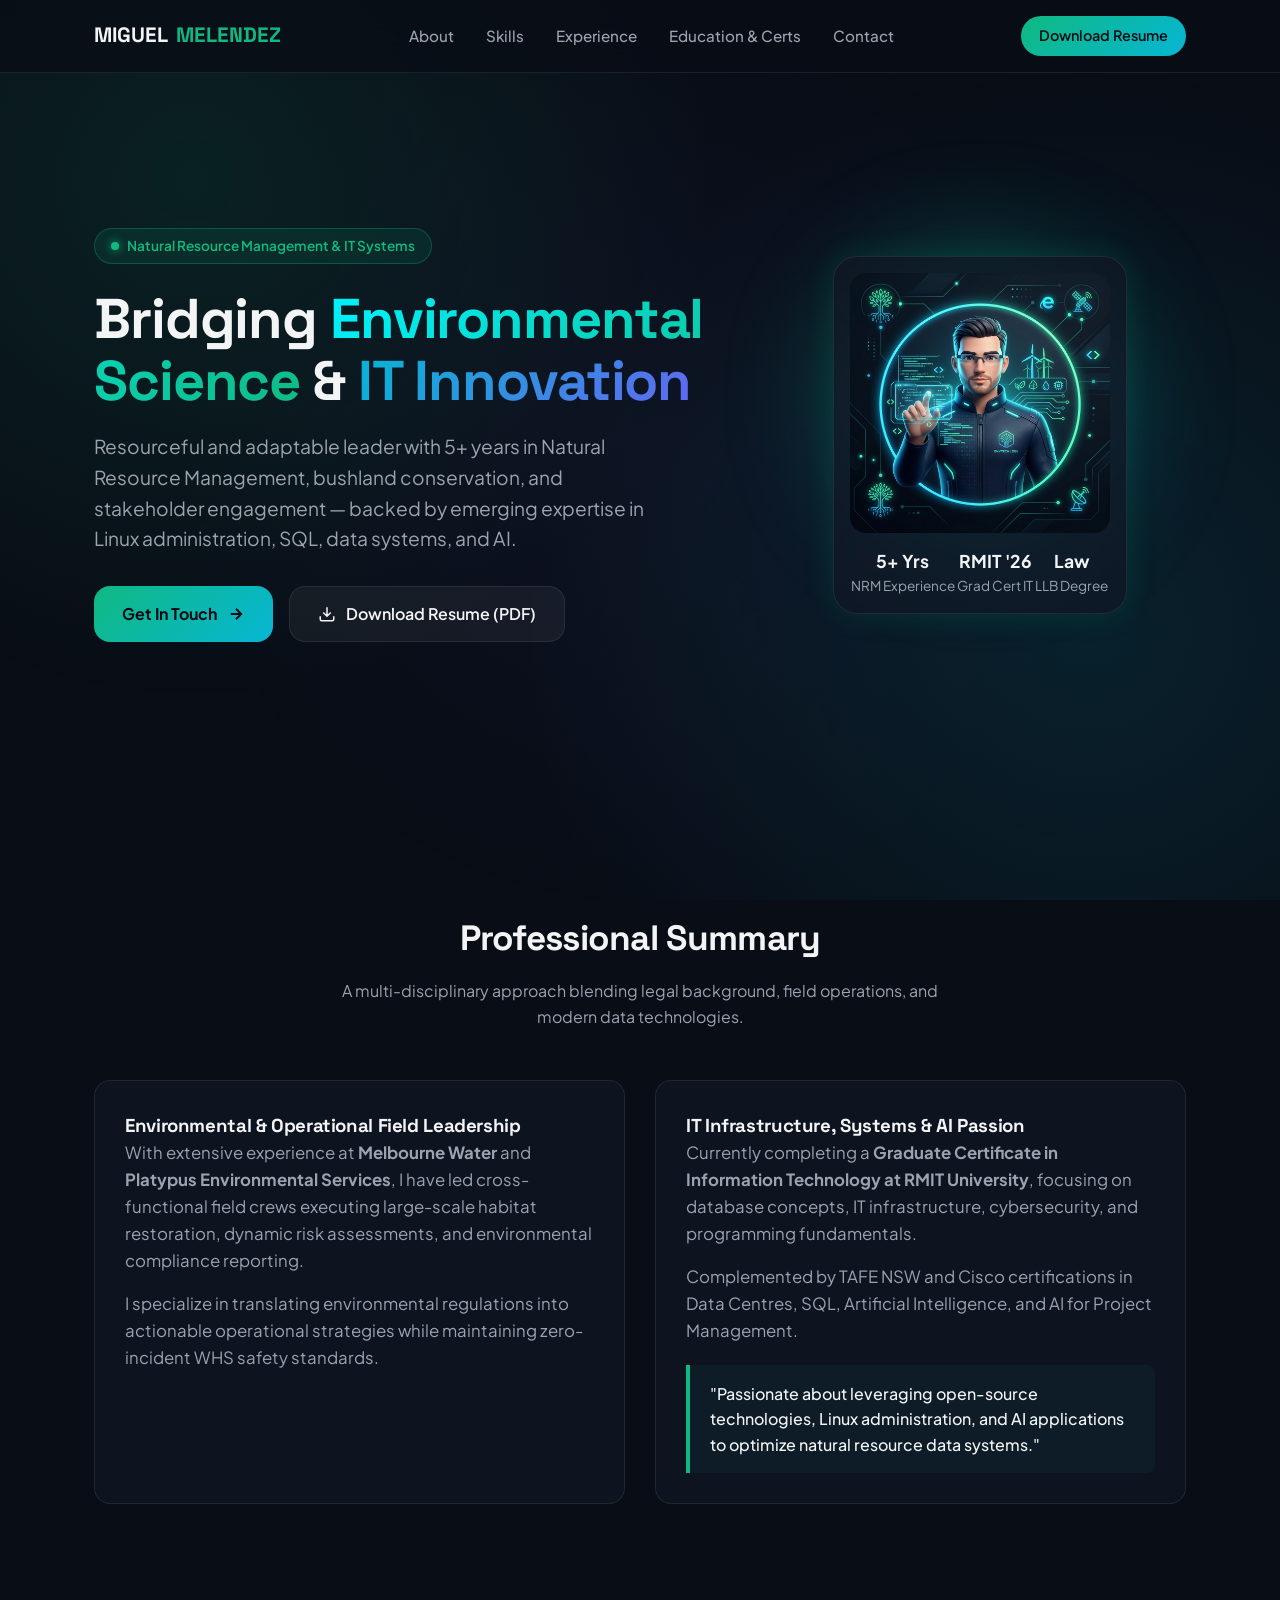
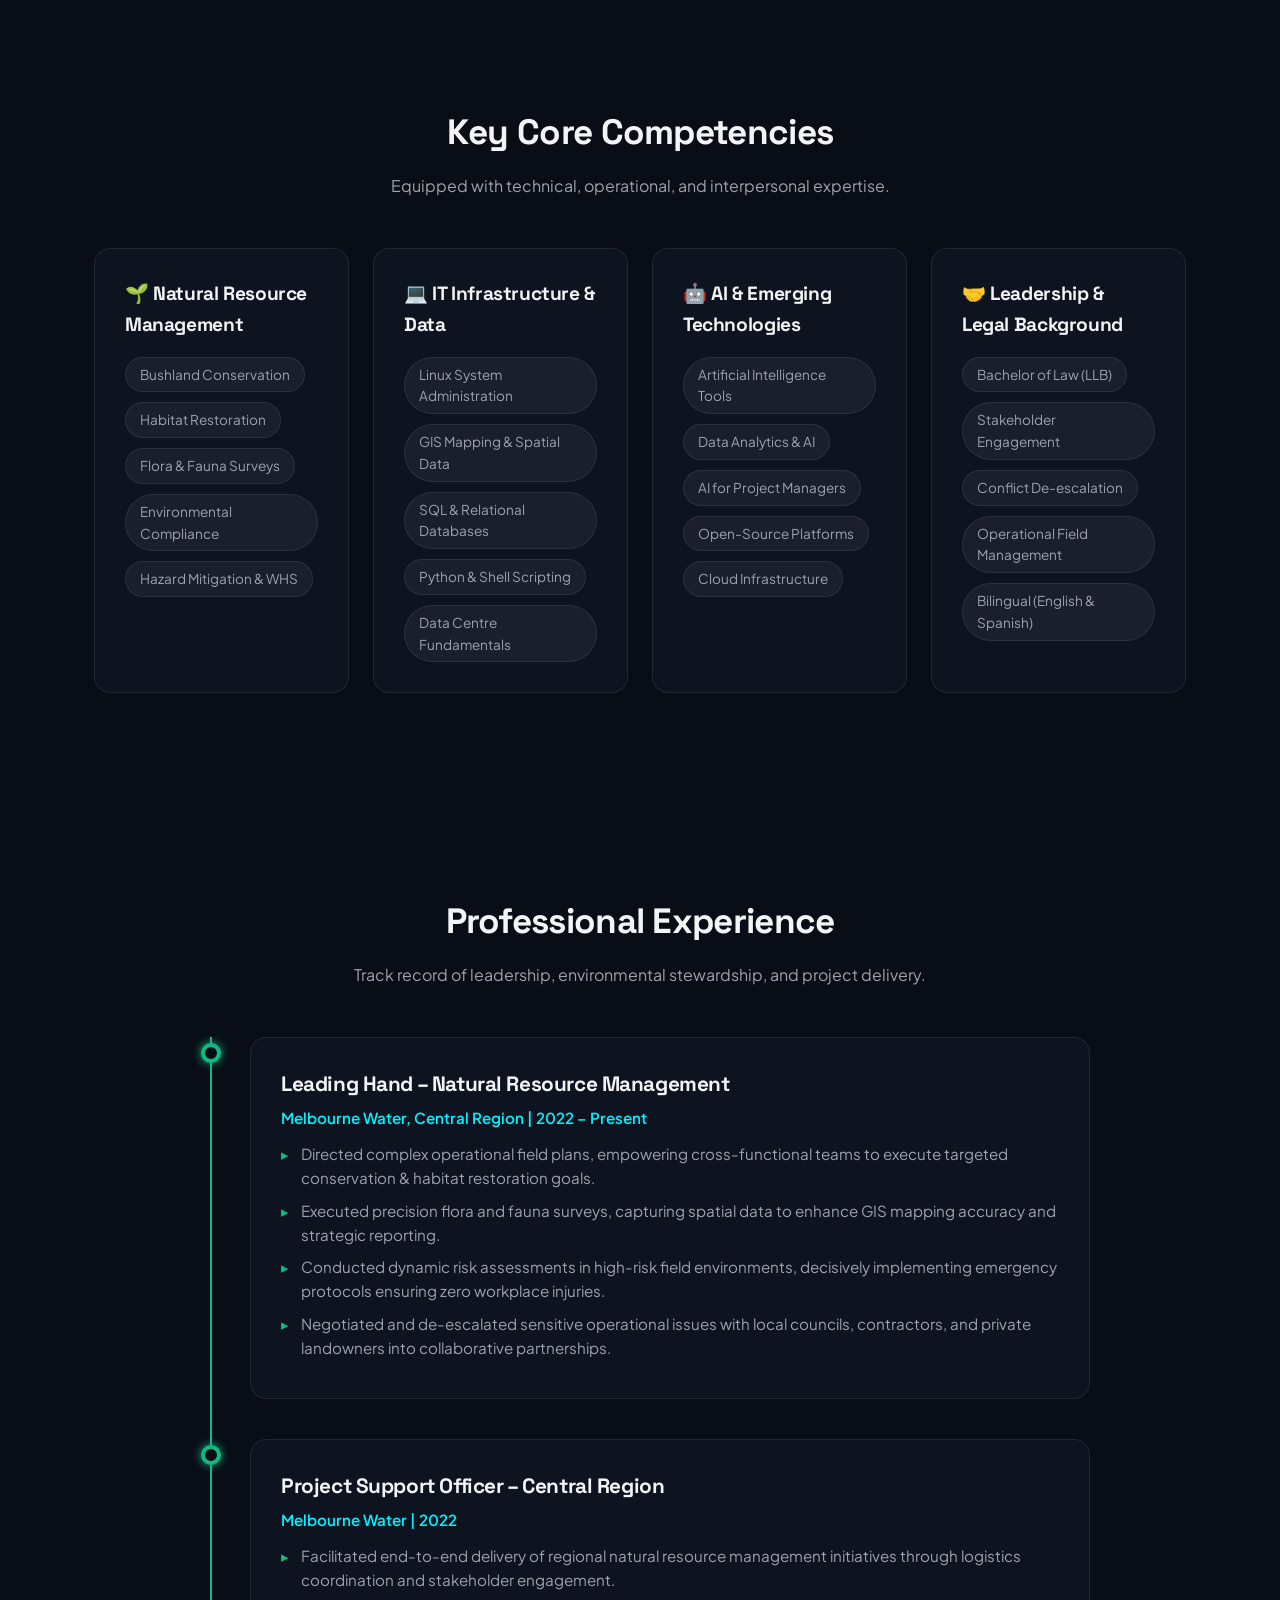
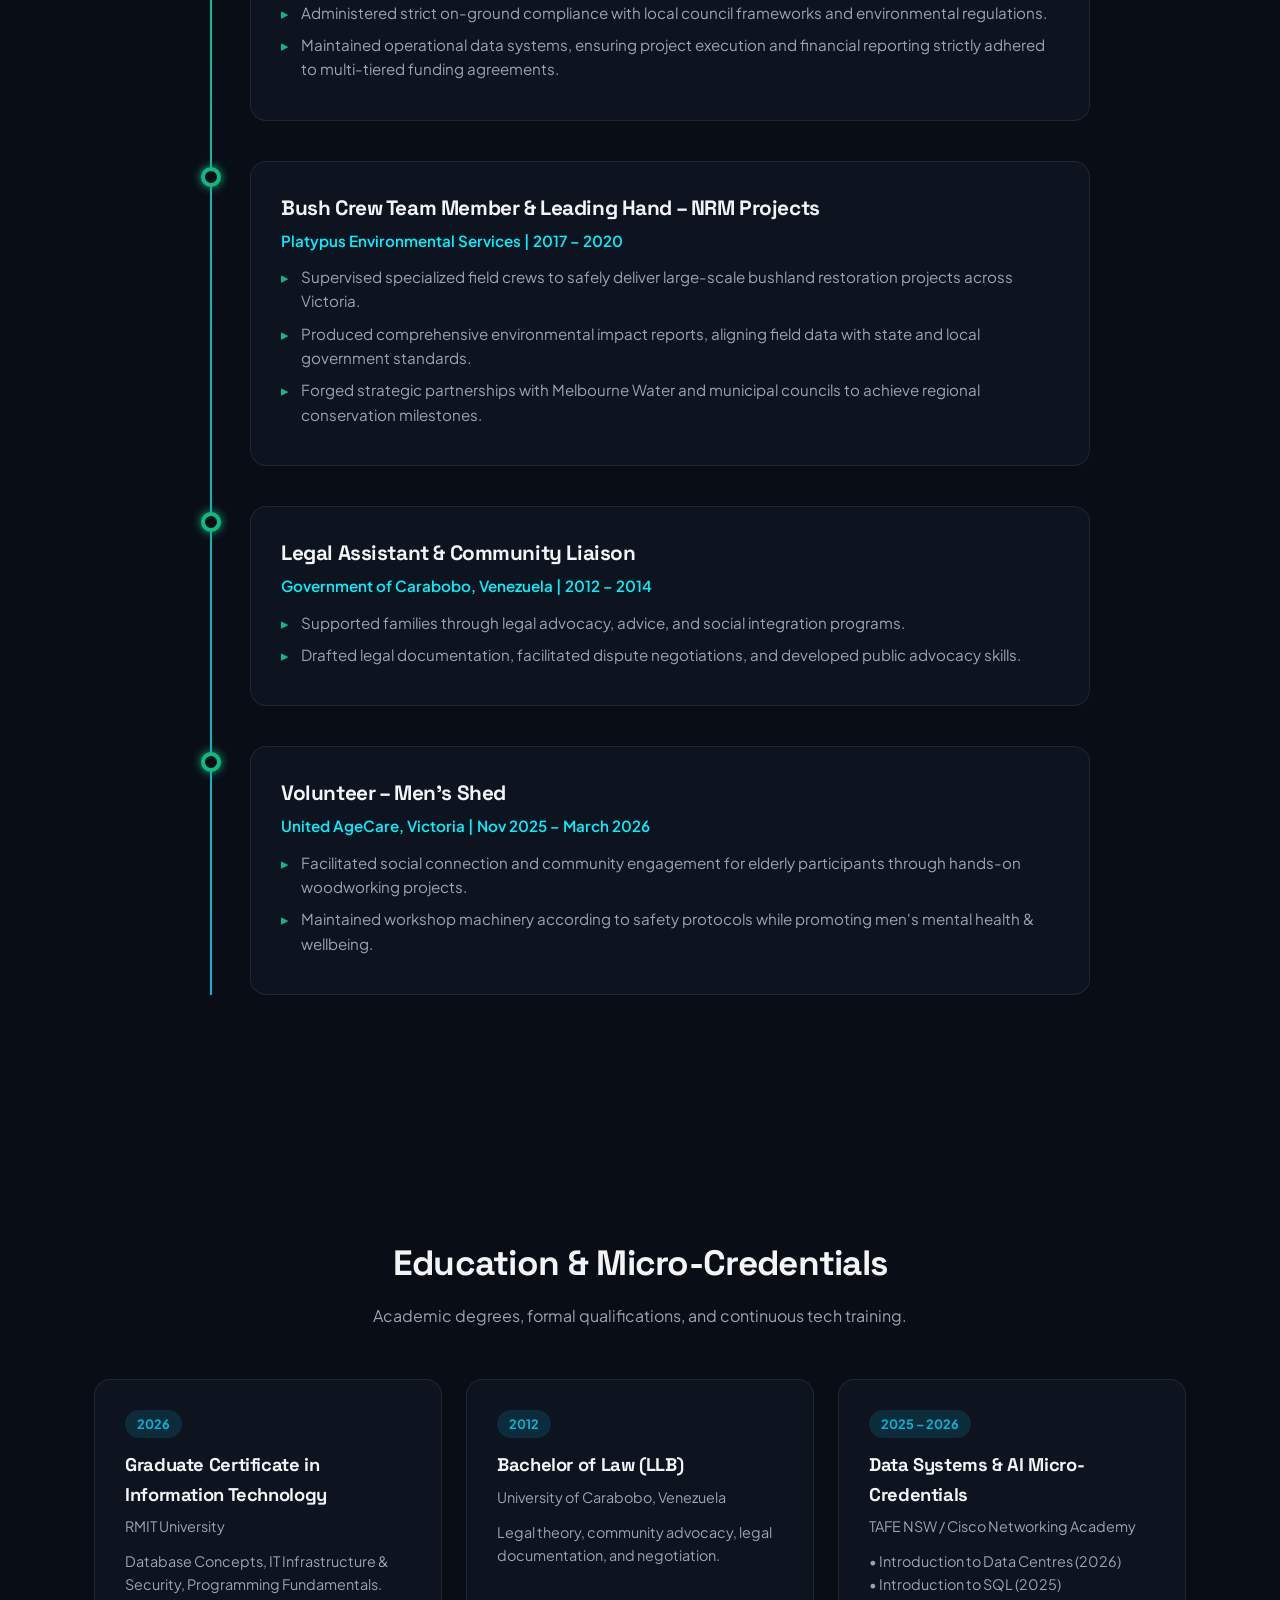
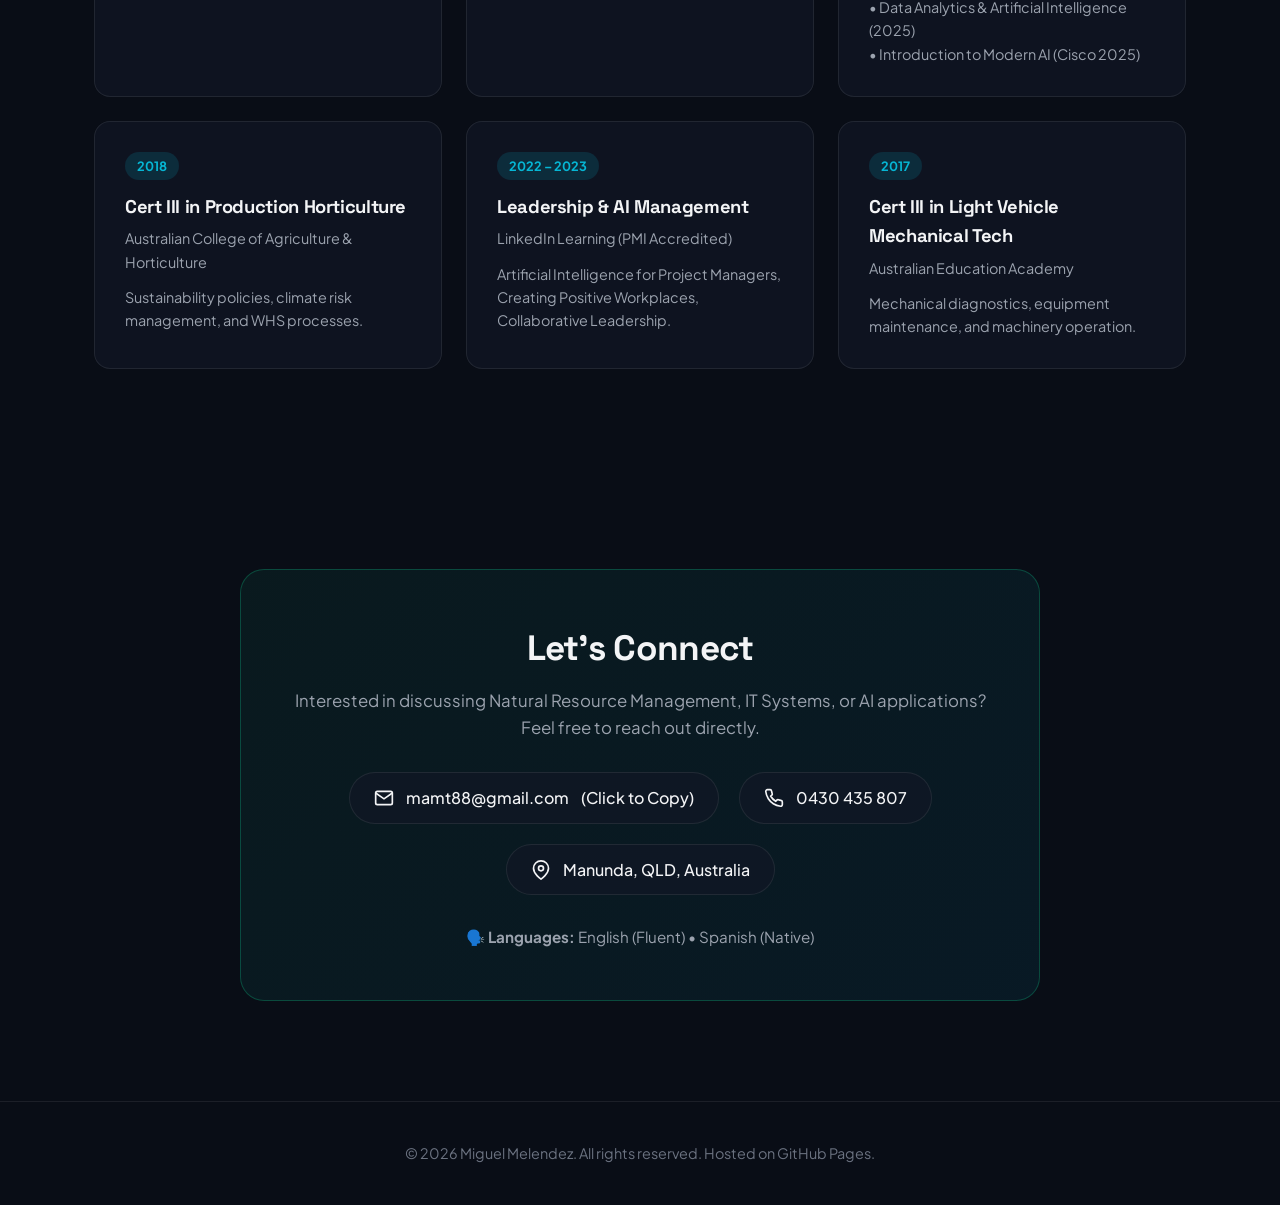
==== index.html @ 5e8542d1 "Initial commit of personal website" ====
<!DOCTYPE html>
<html lang="en">
<head>
  <meta charset="UTF-8">
  <meta name="viewport" content="width=device-width, initial-scale=1.0">
  <title>Miguel Melendez | NRM & IT Systems Specialist</title>
  <meta name="description" content="Personal Portfolio & Professional Profile of Miguel Melendez - Specialist in Natural Resource Management, IT Systems, Linux Administration, and AI Applications.">
  <meta name="keywords" content="Miguel Melendez, NRM, Environmental Management, IT Systems, Linux, RMIT, Melbourne Water, Data Analytics, GIS">
  <link rel="stylesheet" href="style.css">
  <link rel="icon" href="data:image/svg+xml,<svg xmlns=%22http://www.w3.org/2000/svg%22 viewBox=%220 0 100 100%22><text y=%22.9em%22 font-size=%2290%22>🌱</text></svg>">
</head>
<body>

  <!-- Background Ambient Glow -->
  <div class="bg-glow"></div>

  <!-- Navigation Bar -->
  <nav class="navbar">
    <div class="container nav-container">
      <a href="#" class="nav-logo">
        MIGUEL <span>MELENDEZ</span>
      </a>
      <ul class="nav-links">
        <li><a href="#about">About</a></li>
        <li><a href="#skills">Skills</a></li>
        <li><a href="#experience">Experience</a></li>
        <li><a href="#education">Education & Certs</a></li>
        <li><a href="#contact">Contact</a></li>
      </ul>
      <a href="Miguel_CV.pdf" download="Miguel_Melendez_CV.pdf" class="nav-btn">Download Resume</a>
    </div>
  </nav>

  <!-- Hero Section -->
  <header class="hero">
    <div class="container hero-grid">
      <div class="hero-content">
        <div class="badge">
          <span class="badge-dot"></span>
          Natural Resource Management & IT Systems
        </div>
        <h1 class="hero-title">
          Bridging <span class="gradient-text">Environmental Science</span> & <span class="gradient-text-alt">IT Innovation</span>
        </h1>
        <p class="hero-subtitle">
          Resourceful and adaptable leader with 5+ years in Natural Resource Management, bushland conservation, and stakeholder engagement — backed by emerging expertise in Linux administration, SQL, data systems, and AI.
        </p>
        <div class="hero-actions">
          <a href="#contact" class="btn-primary">
            Get In Touch
            <svg width="18" height="18" viewBox="0 0 24 24" fill="none" stroke="currentColor" stroke-width="2.5"><path d="M5 12h14M12 5l7 7-7 7"/></svg>
          </a>
          <a href="Miguel_CV.pdf" download="Miguel_Melendez_CV.pdf" class="btn-secondary">
            <svg width="18" height="18" viewBox="0 0 24 24" fill="none" stroke="currentColor" stroke-width="2"><path d="M21 15v4a2 2 0 0 1-2 2H5a2 2 0 0 1-2-2v-4M7 10l5 5 5-5M12 15V3"/></svg>
            Download Resume (PDF)
          </a>
        </div>
      </div>

      <div class="hero-avatar-wrapper">
        <div class="avatar-glow"></div>
        <div class="avatar-card">
          <img src="avatar.jpg" alt="Miguel Melendez Avatar" class="avatar-img">
          <div class="avatar-meta">
            <div>
              <strong>5+ Yrs</strong>
              <span>NRM Experience</span>
            </div>
            <div>
              <strong>RMIT '26</strong>
              <span>Grad Cert IT</span>
            </div>
            <div>
              <strong>Law</strong>
              <span>LLB Degree</span>
            </div>
          </div>
        </div>
      </div>
    </div>
  </header>

  <!-- About Section -->
  <section id="about" class="section">
    <div class="container">
      <h2 class="section-title">Professional Summary</h2>
      <p class="section-subtitle">A multi-disciplinary approach blending legal background, field operations, and modern data technologies.</p>

      <div class="about-grid">
        <div class="glass-card about-text">
          <h3>Environmental & Operational Field Leadership</h3>
          <p>
            With extensive experience at <strong>Melbourne Water</strong> and <strong>Platypus Environmental Services</strong>, I have led cross-functional field crews executing large-scale habitat restoration, dynamic risk assessments, and environmental compliance reporting.
          </p>
          <p>
            I specialize in translating environmental regulations into actionable operational strategies while maintaining zero-incident WHS safety standards.
          </p>
        </div>

        <div class="glass-card about-text">
          <h3>IT Infrastructure, Systems & AI Passion</h3>
          <p>
            Currently completing a <strong>Graduate Certificate in Information Technology at RMIT University</strong>, focusing on database concepts, IT infrastructure, cybersecurity, and programming fundamentals.
          </p>
          <p>
            Complemented by TAFE NSW and Cisco certifications in Data Centres, SQL, Artificial Intelligence, and AI for Project Management.
          </p>
          <div class="highlight-box">
            "Passionate about leveraging open-source technologies, Linux administration, and AI applications to optimize natural resource data systems."
          </div>
        </div>
      </div>
    </div>
  </section>

  <!-- Skills Matrix -->
  <section id="skills" class="section">
    <div class="container">
      <h2 class="section-title">Key Core Competencies</h2>
      <p class="section-subtitle">Equipped with technical, operational, and interpersonal expertise.</p>

      <div class="skills-grid">
        <div class="glass-card skill-card">
          <h3>🌱 Natural Resource Management</h3>
          <div class="skill-tags">
            <span class="tag">Bushland Conservation</span>
            <span class="tag">Habitat Restoration</span>
            <span class="tag">Flora & Fauna Surveys</span>
            <span class="tag">Environmental Compliance</span>
            <span class="tag">Hazard Mitigation & WHS</span>
          </div>
        </div>

        <div class="glass-card skill-card">
          <h3>💻 IT Infrastructure & Data</h3>
          <div class="skill-tags">
            <span class="tag">Linux System Administration</span>
            <span class="tag">GIS Mapping & Spatial Data</span>
            <span class="tag">SQL & Relational Databases</span>
            <span class="tag">Python & Shell Scripting</span>
            <span class="tag">Data Centre Fundamentals</span>
          </div>
        </div>

        <div class="glass-card skill-card">
          <h3>🤖 AI & Emerging Technologies</h3>
          <div class="skill-tags">
            <span class="tag">Artificial Intelligence Tools</span>
            <span class="tag">Data Analytics & AI</span>
            <span class="tag">AI for Project Managers</span>
            <span class="tag">Open-Source Platforms</span>
            <span class="tag">Cloud Infrastructure</span>
          </div>
        </div>

        <div class="glass-card skill-card">
          <h3>🤝 Leadership & Legal Background</h3>
          <div class="skill-tags">
            <span class="tag">Bachelor of Law (LLB)</span>
            <span class="tag">Stakeholder Engagement</span>
            <span class="tag">Conflict De-escalation</span>
            <span class="tag">Operational Field Management</span>
            <span class="tag">Bilingual (English & Spanish)</span>
          </div>
        </div>
      </div>
    </div>
  </section>

  <!-- Experience Section -->
  <section id="experience" class="section">
    <div class="container">
      <h2 class="section-title">Professional Experience</h2>
      <p class="section-subtitle">Track record of leadership, environmental stewardship, and project delivery.</p>

      <div class="timeline">
        <!-- Melbourne Water Leading Hand -->
        <div class="timeline-item">
          <div class="timeline-dot"></div>
          <div class="glass-card">
            <h3 class="timeline-role">Leading Hand – Natural Resource Management</h3>
            <div class="timeline-company">Melbourne Water, Central Region | 2022 – Present</div>
            <div class="timeline-body">
              <ul>
                <li>Directed complex operational field plans, empowering cross-functional teams to execute targeted conservation & habitat restoration goals.</li>
                <li>Executed precision flora and fauna surveys, capturing spatial data to enhance GIS mapping accuracy and strategic reporting.</li>
                <li>Conducted dynamic risk assessments in high-risk field environments, decisively implementing emergency protocols ensuring zero workplace injuries.</li>
                <li>Negotiated and de-escalated sensitive operational issues with local councils, contractors, and private landowners into collaborative partnerships.</li>
              </ul>
            </div>
          </div>
        </div>

        <!-- Melbourne Water Support Officer -->
        <div class="timeline-item">
          <div class="timeline-dot"></div>
          <div class="glass-card">
            <h3 class="timeline-role">Project Support Officer – Central Region</h3>
            <div class="timeline-company">Melbourne Water | 2022</div>
            <div class="timeline-body">
              <ul>
                <li>Facilitated end-to-end delivery of regional natural resource management initiatives through logistics coordination and stakeholder engagement.</li>
                <li>Administered strict on-ground compliance with local council frameworks and environmental regulations.</li>
                <li>Maintained operational data systems, ensuring project execution and financial reporting strictly adhered to multi-tiered funding agreements.</li>
              </ul>
            </div>
          </div>
        </div>

        <!-- Platypus Environmental -->
        <div class="timeline-item">
          <div class="timeline-dot"></div>
          <div class="glass-card">
            <h3 class="timeline-role">Bush Crew Team Member & Leading Hand – NRM Projects</h3>
            <div class="timeline-company">Platypus Environmental Services | 2017 – 2020</div>
            <div class="timeline-body">
              <ul>
                <li>Supervised specialized field crews to safely deliver large-scale bushland restoration projects across Victoria.</li>
                <li>Produced comprehensive environmental impact reports, aligning field data with state and local government standards.</li>
                <li>Forged strategic partnerships with Melbourne Water and municipal councils to achieve regional conservation milestones.</li>
              </ul>
            </div>
          </div>
        </div>

        <!-- Legal Assistant -->
        <div class="timeline-item">
          <div class="timeline-dot"></div>
          <div class="glass-card">
            <h3 class="timeline-role">Legal Assistant & Community Liaison</h3>
            <div class="timeline-company">Government of Carabobo, Venezuela | 2012 – 2014</div>
            <div class="timeline-body">
              <ul>
                <li>Supported families through legal advocacy, advice, and social integration programs.</li>
                <li>Drafted legal documentation, facilitated dispute negotiations, and developed public advocacy skills.</li>
              </ul>
            </div>
          </div>
        </div>

        <!-- Volunteer Men's Shed -->
        <div class="timeline-item">
          <div class="timeline-dot"></div>
          <div class="glass-card">
            <h3 class="timeline-role">Volunteer – Men’s Shed</h3>
            <div class="timeline-company">United AgeCare, Victoria | Nov 2025 – March 2026</div>
            <div class="timeline-body">
              <ul>
                <li>Facilitated social connection and community engagement for elderly participants through hands-on woodworking projects.</li>
                <li>Maintained workshop machinery according to safety protocols while promoting men's mental health & wellbeing.</li>
              </ul>
            </div>
          </div>
        </div>
      </div>
    </div>
  </section>

  <!-- Education & Certifications -->
  <section id="education" class="section">
    <div class="container">
      <h2 class="section-title">Education & Micro-Credentials</h2>
      <p class="section-subtitle">Academic degrees, formal qualifications, and continuous tech training.</p>

      <div class="edu-grid">
        <div class="glass-card edu-card">
          <div>
            <span class="edu-year">2026</span>
            <h3 class="edu-title">Graduate Certificate in Information Technology</h3>
            <div class="edu-institution">RMIT University</div>
            <p style="color: var(--text-muted); font-size: 0.9rem;">
              Database Concepts, IT Infrastructure & Security, Programming Fundamentals.
            </p>
          </div>
        </div>

        <div class="glass-card edu-card">
          <div>
            <span class="edu-year">2012</span>
            <h3 class="edu-title">Bachelor of Law (LLB)</h3>
            <div class="edu-institution">University of Carabobo, Venezuela</div>
            <p style="color: var(--text-muted); font-size: 0.9rem;">
              Legal theory, community advocacy, legal documentation, and negotiation.
            </p>
          </div>
        </div>

        <div class="glass-card edu-card">
          <div>
            <span class="edu-year">2025 – 2026</span>
            <h3 class="edu-title">Data Systems & AI Micro-Credentials</h3>
            <div class="edu-institution">TAFE NSW / Cisco Networking Academy</div>
            <p style="color: var(--text-muted); font-size: 0.9rem;">
              • Introduction to Data Centres (2026)<br>
              • Introduction to SQL (2025)<br>
              • Data Analytics & Artificial Intelligence (2025)<br>
              • Introduction to Modern AI (Cisco 2025)
            </p>
          </div>
        </div>

        <div class="glass-card edu-card">
          <div>
            <span class="edu-year">2018</span>
            <h3 class="edu-title">Cert III in Production Horticulture</h3>
            <div class="edu-institution">Australian College of Agriculture & Horticulture</div>
            <p style="color: var(--text-muted); font-size: 0.9rem;">
              Sustainability policies, climate risk management, and WHS processes.
            </p>
          </div>
        </div>

        <div class="glass-card edu-card">
          <div>
            <span class="edu-year">2022 – 2023</span>
            <h3 class="edu-title">Leadership & AI Management</h3>
            <div class="edu-institution">LinkedIn Learning (PMI Accredited)</div>
            <p style="color: var(--text-muted); font-size: 0.9rem;">
              Artificial Intelligence for Project Managers, Creating Positive Workplaces, Collaborative Leadership.
            </p>
          </div>
        </div>

        <div class="glass-card edu-card">
          <div>
            <span class="edu-year">2017</span>
            <h3 class="edu-title">Cert III in Light Vehicle Mechanical Tech</h3>
            <div class="edu-institution">Australian Education Academy</div>
            <p style="color: var(--text-muted); font-size: 0.9rem;">
              Mechanical diagnostics, equipment maintenance, and machinery operation.
            </p>
          </div>
        </div>
      </div>
    </div>
  </section>

  <!-- Contact Section -->
  <section id="contact" class="section">
    <div class="container">
      <div class="contact-box">
        <h2 class="section-title">Let's Connect</h2>
        <p style="color: var(--text-muted); font-size: 1.05rem;">
          Interested in discussing Natural Resource Management, IT Systems, or AI applications? Feel free to reach out directly.
        </p>

        <div class="contact-info">
          <div class="contact-item" onclick="copyEmail()">
            <svg width="20" height="20" viewBox="0 0 24 24" fill="none" stroke="currentColor" stroke-width="2"><path d="M4 4h16c1.1 0 2 .9 2 2v12c0 1.1-.9 2-2 2H4c-1.1 0-2-.9-2-2V6c0-1.1.9-2 2-2z"/><polyline points="22,6 12,13 2,6"/></svg>
            <span id="email-text">mamt88@gmail.com</span> (Click to Copy)
          </div>

          <a href="tel:0430435807" class="contact-item">
            <svg width="20" height="20" viewBox="0 0 24 24" fill="none" stroke="currentColor" stroke-width="2"><path d="M22 16.92v3a2 2 0 0 1-2.18 2 19.79 19.79 0 0 1-8.63-3.07 19.5 19.5 0 0 1-6-6 19.79 19.79 0 0 1-3.07-8.67A2 2 0 0 1 4.11 2h3a2 2 0 0 1 2 1.72 12.84 12.84 0 0 0 .7 2.81 2 2 0 0 1-.45 2.11L8.09 9.91a16 16 0 0 0 6 6l1.27-1.27a2 2 0 0 1 2.11-.45 12.84 12.84 0 0 0 2.81.7A2 2 0 0 1 22 16.92z"/></svg>
            0430 435 807
          </a>

          <div class="contact-item" style="cursor: default;">
            <svg width="20" height="20" viewBox="0 0 24 24" fill="none" stroke="currentColor" stroke-width="2"><path d="M21 10c0 7-9 13-9 13s-9-6-9-13a9 9 0 0 1 18 0z"/><circle cx="12" cy="10" r="3"/></svg>
            Manunda, QLD, Australia
          </div>
        </div>

        <div style="display: flex; justify-content: center; gap: 15px; font-size: 0.95rem; color: var(--text-muted);">
          <span>🗣️ <strong>Languages:</strong> English (Fluent) • Spanish (Native)</span>
        </div>
      </div>
    </div>
  </section>

  <!-- Footer -->
  <footer>
    <div class="container">
      <p>© 2026 Miguel Melendez. All rights reserved. Hosted on GitHub Pages.</p>
    </div>
  </footer>

  <!-- Toast Notification -->
  <div id="toast" class="toast">Email copied to clipboard!</div>

  <script src="script.js"></script>
</body>
</html>
---- style.css ----
/* ----------------------------------------------------
   Miguel Melendez - Personal Portfolio Stylesheet
   Modern Glassmorphism & Cyber-Eco Dark Theme
   ---------------------------------------------------- */

@import url('https://fonts.googleapis.com/css2?family=Plus+Jakarta+Sans:wght@300;400;500;600;700;800&family=Space+Grotesk:wght@500;700&display=swap');

:root {
  --bg-dark: #090d16;
  --bg-card: rgba(18, 24, 38, 0.7);
  --bg-card-hover: rgba(28, 37, 56, 0.85);
  --border-color: rgba(255, 255, 255, 0.08);
  --border-glow: rgba(16, 185, 129, 0.3);
  
  --primary-teal: #00f2fe;
  --primary-emerald: #10b981;
  --accent-cyan: #06b6d4;
  --accent-indigo: #6366f1;
  
  --text-main: #f3f4f6;
  --text-muted: #9ca3af;
  --text-dim: #6b7280;

  --font-main: 'Plus Jakarta Sans', sans-serif;
  --font-heading: 'Space Grotesk', sans-serif;

  --radius-sm: 8px;
  --radius-md: 16px;
  --radius-lg: 24px;
  --radius-full: 9999px;

  --shadow-glow: 0 0 30px rgba(16, 185, 129, 0.15);
  --transition: all 0.3s cubic-bezier(0.4, 0, 0.2, 1);
}

/* Reset & Base Styles */
* {
  margin: 0;
  padding: 0;
  box-sizing: border-box;
}

html {
  scroll-behavior: smooth;
  color-scheme: dark;
}

body {
  font-family: var(--font-main);
  background-color: var(--bg-dark);
  color: var(--text-main);
  line-height: 1.6;
  overflow-x: hidden;
  position: relative;
}

/* Background Animated Gradient Mesh */
.bg-glow {
  position: fixed;
  top: 0;
  left: 0;
  width: 100vw;
  height: 100vh;
  z-index: -1;
  pointer-events: none;
  background: 
    radial-gradient(circle at 15% 20%, rgba(16, 185, 129, 0.12) 0%, transparent 40%),
    radial-gradient(circle at 85% 70%, rgba(6, 182, 212, 0.12) 0%, transparent 45%),
    radial-gradient(circle at 50% 50%, rgba(99, 102, 241, 0.05) 0%, transparent 60%);
}

.container {
  max-width: 1140px;
  margin: 0 auto;
  padding: 0 24px;
}

/* Typography */
h1, h2, h3, h4 {
  font-family: var(--font-heading);
  color: var(--text-main);
  letter-spacing: -0.02em;
}

.gradient-text {
  background: linear-gradient(135deg, var(--primary-teal) 0%, var(--primary-emerald) 100%);
  -webkit-background-clip: text;
  -webkit-text-fill-color: transparent;
}

.gradient-text-alt {
  background: linear-gradient(135deg, var(--accent-cyan) 0%, var(--accent-indigo) 100%);
  -webkit-background-clip: text;
  -webkit-text-fill-color: transparent;
}

/* Navigation Bar */
.navbar {
  position: fixed;
  top: 0;
  left: 0;
  right: 0;
  z-index: 1000;
  backdrop-filter: blur(16px);
  -webkit-backdrop-filter: blur(16px);
  background: rgba(9, 13, 22, 0.75);
  border-bottom: 1px solid var(--border-color);
  transition: var(--transition);
}

.nav-container {
  display: flex;
  justify-content: space-between;
  align-items: center;
  height: 72px;
}

.nav-logo {
  font-family: var(--font-heading);
  font-size: 1.3rem;
  font-weight: 700;
  color: var(--text-main);
  text-decoration: none;
  display: flex;
  align-items: center;
  gap: 8px;
}

.nav-logo span {
  color: var(--primary-emerald);
}

.nav-links {
  display: flex;
  gap: 32px;
  list-style: none;
}

.nav-links a {
  color: var(--text-muted);
  text-decoration: none;
  font-size: 0.95rem;
  font-weight: 500;
  transition: var(--transition);
}

.nav-links a:hover {
  color: var(--primary-teal);
}

.nav-btn {
  background: linear-gradient(135deg, var(--primary-emerald), var(--accent-cyan));
  color: #090d16;
  padding: 8px 18px;
  border-radius: var(--radius-full);
  font-weight: 600;
  font-size: 0.9rem;
  text-decoration: none;
  transition: var(--transition);
}

.nav-btn:hover {
  transform: translateY(-2px);
  box-shadow: 0 4px 15px rgba(16, 185, 129, 0.4);
}

/* Hero Section */
.hero {
  padding: 160px 0 100px;
  display: flex;
  align-items: center;
  min-height: 90vh;
}

.hero-grid {
  display: grid;
  grid-template-columns: 1.2fr 0.8fr;
  gap: 60px;
  align-items: center;
}

.badge {
  display: inline-flex;
  align-items: center;
  gap: 8px;
  padding: 6px 16px;
  background: rgba(16, 185, 129, 0.1);
  border: 1px solid rgba(16, 185, 129, 0.3);
  border-radius: var(--radius-full);
  color: var(--primary-emerald);
  font-size: 0.85rem;
  font-weight: 600;
  margin-bottom: 24px;
}

.badge-dot {
  width: 8px;
  height: 8px;
  background: var(--primary-emerald);
  border-radius: 50%;
  box-shadow: 0 0 10px var(--primary-emerald);
  animation: pulse 2s infinite;
}

@keyframes pulse {
  0% { transform: scale(0.95); opacity: 0.8; }
  50% { transform: scale(1.2); opacity: 1; }
  100% { transform: scale(0.95); opacity: 0.8; }
}

.hero-title {
  font-size: 3.5rem;
  line-height: 1.1;
  font-weight: 800;
  margin-bottom: 20px;
}

.hero-subtitle {
  font-size: 1.2rem;
  color: var(--text-muted);
  margin-bottom: 32px;
  max-width: 580px;
}

.hero-actions {
  display: flex;
  gap: 16px;
  flex-wrap: wrap;
}

.btn-primary {
  background: linear-gradient(135deg, var(--primary-emerald) 0%, var(--accent-cyan) 100%);
  color: #050b14;
  padding: 14px 28px;
  border-radius: var(--radius-md);
  font-weight: 700;
  text-decoration: none;
  display: inline-flex;
  align-items: center;
  gap: 10px;
  border: none;
  cursor: pointer;
  transition: var(--transition);
}

.btn-primary:hover {
  transform: translateY(-3px);
  box-shadow: 0 10px 25px rgba(16, 185, 129, 0.3);
}

.btn-secondary {
  background: rgba(255, 255, 255, 0.05);
  color: var(--text-main);
  padding: 14px 28px;
  border-radius: var(--radius-md);
  font-weight: 600;
  text-decoration: none;
  display: inline-flex;
  align-items: center;
  gap: 10px;
  border: 1px solid var(--border-color);
  transition: var(--transition);
}

.btn-secondary:hover {
  background: rgba(255, 255, 255, 0.1);
  border-color: rgba(255, 255, 255, 0.2);
  transform: translateY(-3px);
}

.hero-avatar-wrapper {
  position: relative;
  display: flex;
  justify-content: center;
}

.avatar-glow {
  position: absolute;
  width: 280px;
  height: 280px;
  background: linear-gradient(135deg, var(--primary-emerald), var(--accent-cyan));
  filter: blur(60px);
  opacity: 0.35;
  border-radius: 50%;
  z-index: 0;
}

.avatar-card {
  position: relative;
  z-index: 1;
  background: var(--bg-card);
  backdrop-filter: blur(12px);
  border: 1px solid var(--border-color);
  padding: 16px;
  border-radius: var(--radius-lg);
  box-shadow: var(--shadow-glow);
  text-align: center;
}

.avatar-img {
  width: 260px;
  height: 260px;
  border-radius: var(--radius-md);
  object-fit: cover;
  display: block;
}

.avatar-meta {
  margin-top: 14px;
  display: flex;
  justify-content: space-around;
  font-size: 0.85rem;
  color: var(--text-muted);
}

.avatar-meta div strong {
  display: block;
  color: var(--text-main);
  font-size: 1.1rem;
}

/* Sections */
.section {
  padding: 100px 0;
}

.section-title {
  font-size: 2.2rem;
  margin-bottom: 12px;
  text-align: center;
}

.section-subtitle {
  text-align: center;
  color: var(--text-muted);
  max-width: 600px;
  margin: 0 auto 50px;
}

/* Glass Card */
.glass-card {
  background: var(--bg-card);
  backdrop-filter: blur(12px);
  border: 1px solid var(--border-color);
  border-radius: var(--radius-md);
  padding: 30px;
  transition: var(--transition);
}

.glass-card:hover {
  background: var(--bg-card-hover);
  border-color: var(--border-glow);
  transform: translateY(-4px);
}

/* About Grid */
.about-grid {
  display: grid;
  grid-template-columns: 1fr 1fr;
  gap: 30px;
}

.about-text p {
  color: var(--text-muted);
  margin-bottom: 16px;
  font-size: 1.05rem;
}

.highlight-box {
  background: rgba(16, 185, 129, 0.05);
  border-left: 4px solid var(--primary-emerald);
  padding: 16px 20px;
  border-radius: 0 var(--radius-sm) var(--radius-sm) 0;
  margin-top: 20px;
  color: var(--text-main);
  font-weight: 500;
}

/* Skills Section */
.skills-grid {
  display: grid;
  grid-template-columns: repeat(auto-fit, minmax(250px, 1fr));
  gap: 24px;
}

.skill-card h3 {
  font-size: 1.2rem;
  margin-bottom: 16px;
  display: flex;
  align-items: center;
  gap: 10px;
}

.skill-tags {
  display: flex;
  flex-wrap: wrap;
  gap: 10px;
}

.tag {
  background: rgba(255, 255, 255, 0.05);
  border: 1px solid var(--border-color);
  padding: 6px 14px;
  border-radius: var(--radius-full);
  font-size: 0.85rem;
  color: var(--text-muted);
  transition: var(--transition);
}

.tag:hover {
  background: rgba(16, 185, 129, 0.15);
  border-color: var(--primary-emerald);
  color: #fff;
}

/* Timeline / Experience */
.timeline {
  position: relative;
  max-width: 900px;
  margin: 0 auto;
}

.timeline::before {
  content: '';
  position: absolute;
  left: 20px;
  top: 0;
  bottom: 0;
  width: 2px;
  background: linear-gradient(180deg, var(--primary-emerald), var(--accent-cyan));
}

.timeline-item {
  position: relative;
  padding-left: 60px;
  margin-bottom: 40px;
}

.timeline-dot {
  position: absolute;
  left: 11px;
  top: 6px;
  width: 20px;
  height: 20px;
  background: var(--bg-dark);
  border: 4px solid var(--primary-emerald);
  border-radius: 50%;
  box-shadow: 0 0 10px var(--primary-emerald);
}

.timeline-role {
  font-size: 1.3rem;
  font-weight: 700;
  margin-bottom: 4px;
}

.timeline-company {
  color: var(--primary-teal);
  font-weight: 600;
  margin-bottom: 12px;
  font-size: 0.95rem;
}

.timeline-body ul {
  list-style: none;
}

.timeline-body li {
  color: var(--text-muted);
  position: relative;
  padding-left: 20px;
  margin-bottom: 8px;
  font-size: 0.95rem;
}

.timeline-body li::before {
  content: '▸';
  position: absolute;
  left: 0;
  color: var(--primary-emerald);
}

/* Education & Certs Grid */
.edu-grid {
  display: grid;
  grid-template-columns: repeat(auto-fit, minmax(320px, 1fr));
  gap: 24px;
}

.edu-card {
  display: flex;
  flex-direction: column;
  justify-content: space-between;
}

.edu-year {
  display: inline-block;
  background: rgba(6, 182, 212, 0.15);
  color: var(--accent-cyan);
  padding: 4px 12px;
  border-radius: var(--radius-full);
  font-size: 0.8rem;
  font-weight: 700;
  margin-bottom: 12px;
  width: fit-content;
}

.edu-title {
  font-size: 1.15rem;
  margin-bottom: 6px;
}

.edu-institution {
  color: var(--text-muted);
  font-size: 0.9rem;
  margin-bottom: 12px;
}

/* Contact Section */
.contact-box {
  background: linear-gradient(135deg, rgba(16, 185, 129, 0.08) 0%, rgba(6, 182, 212, 0.08) 100%);
  border: 1px solid var(--border-glow);
  border-radius: var(--radius-lg);
  padding: 50px;
  text-align: center;
  max-width: 800px;
  margin: 0 auto;
}

.contact-info {
  display: flex;
  justify-content: center;
  gap: 20px;
  flex-wrap: wrap;
  margin: 30px 0;
}

.contact-item {
  display: flex;
  align-items: center;
  gap: 12px;
  background: var(--bg-card);
  padding: 12px 24px;
  border-radius: var(--radius-full);
  border: 1px solid var(--border-color);
  color: var(--text-main);
  text-decoration: none;
  font-weight: 500;
  cursor: pointer;
  transition: var(--transition);
}

.contact-item:hover {
  border-color: var(--primary-teal);
  transform: translateY(-2px);
}

/* Toast notification */
.toast {
  position: fixed;
  bottom: 30px;
  right: 30px;
  background: var(--primary-emerald);
  color: #050b14;
  padding: 12px 24px;
  border-radius: var(--radius-md);
  font-weight: 700;
  box-shadow: 0 10px 25px rgba(0,0,0,0.5);
  opacity: 0;
  transform: translateY(20px);
  transition: all 0.3s ease;
  pointer-events: none;
  z-index: 2000;
}

.toast.show {
  opacity: 1;
  transform: translateY(0);
}

/* Footer */
footer {
  padding: 40px 0;
  border-top: 1px solid var(--border-color);
  text-align: center;
  color: var(--text-dim);
  font-size: 0.9rem;
}

/* Responsive Styles */
@media (max-width: 900px) {
  .hero-grid {
    grid-template-columns: 1fr;
    text-align: center;
  }
  .hero-title {
    font-size: 2.5rem;
  }
  .hero-subtitle {
    margin: 0 auto 32px;
  }
  .hero-actions {
    justify-content: center;
  }
  .about-grid {
    grid-template-columns: 1fr;
  }
  .nav-links {
    display: none;
  }
}
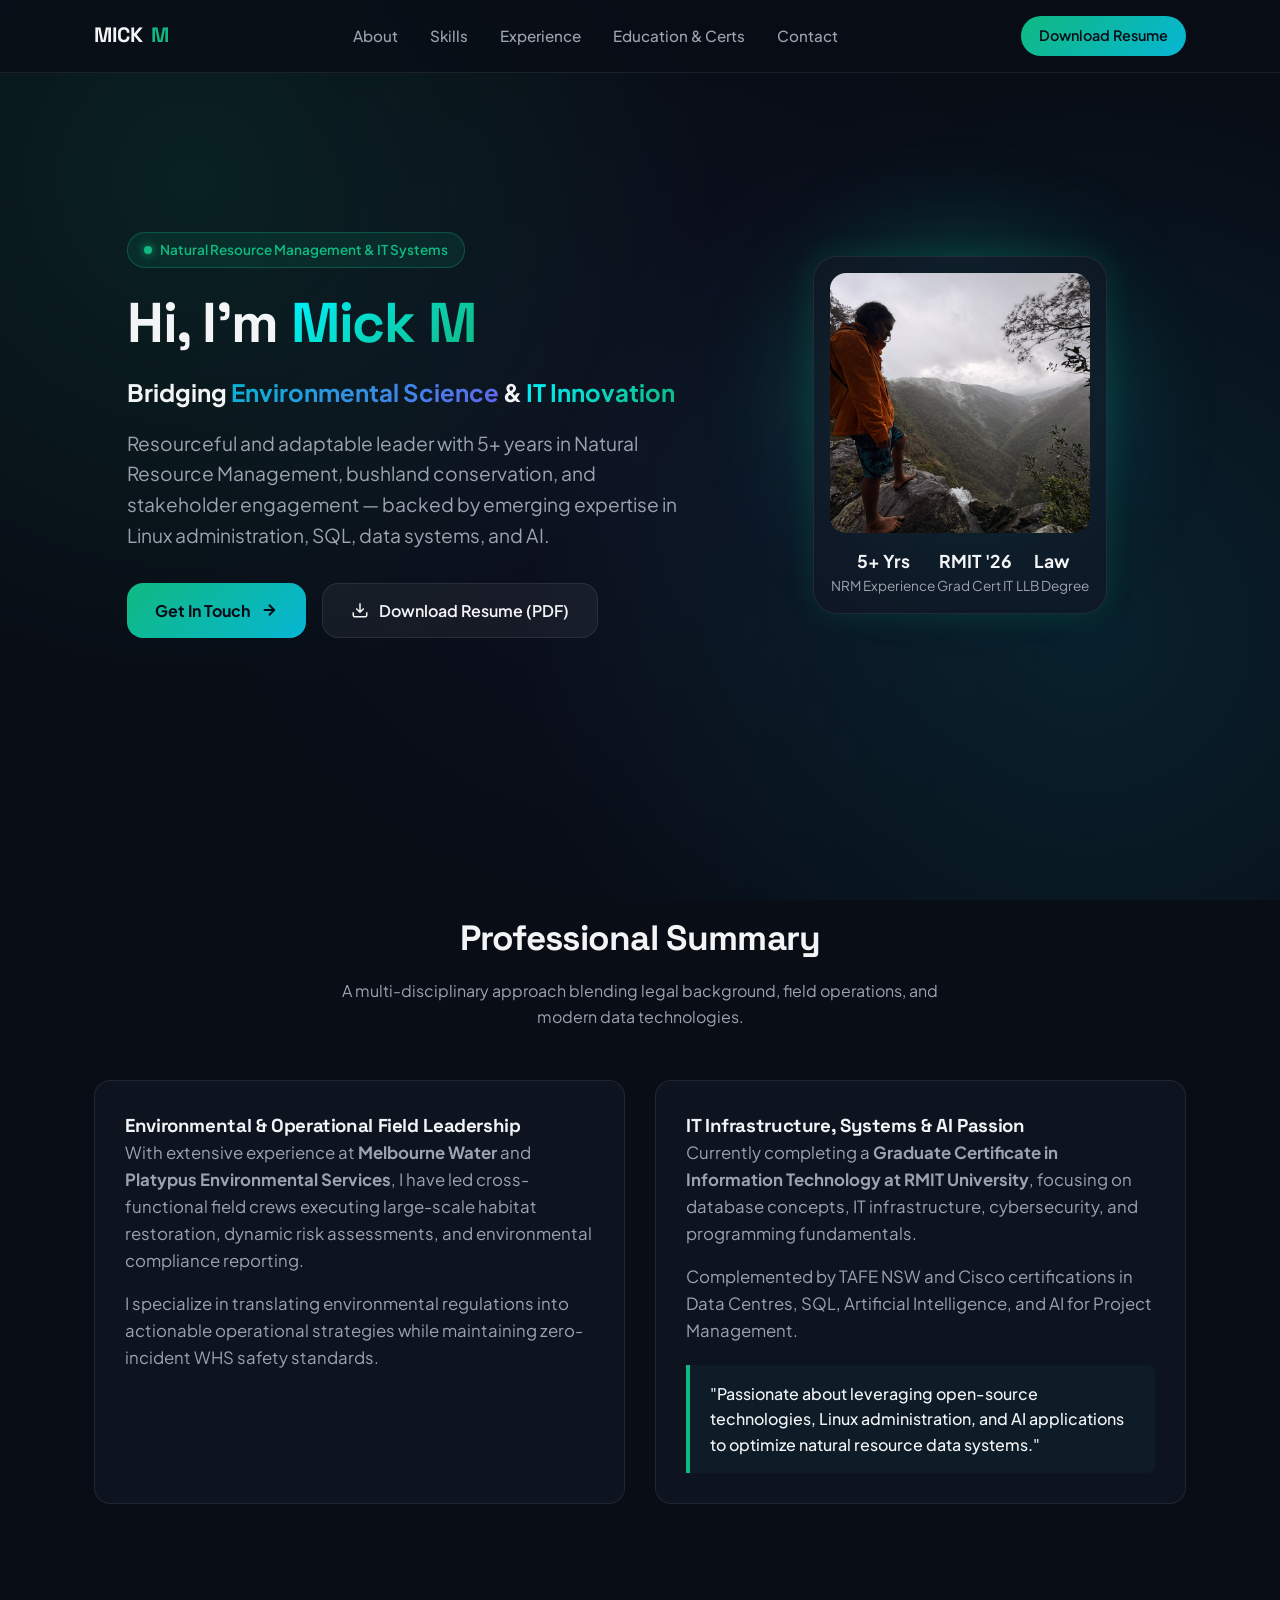
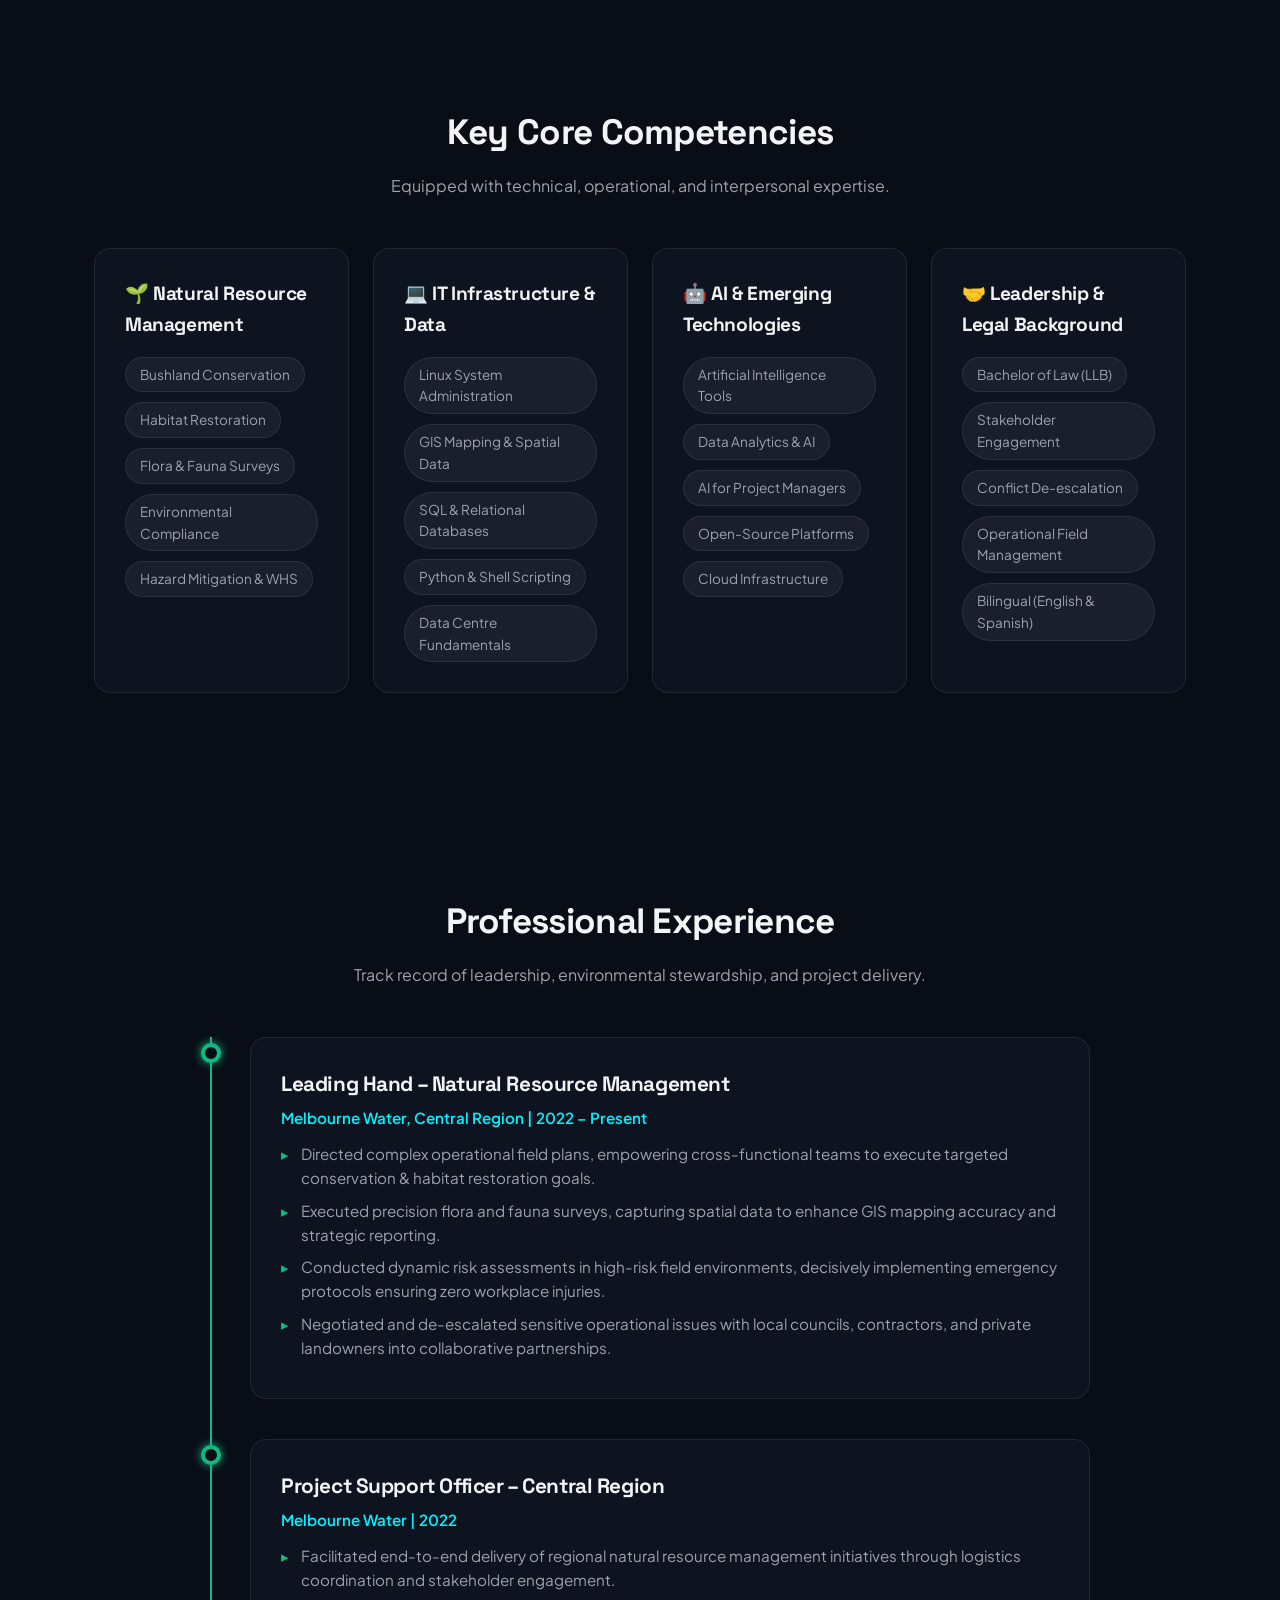
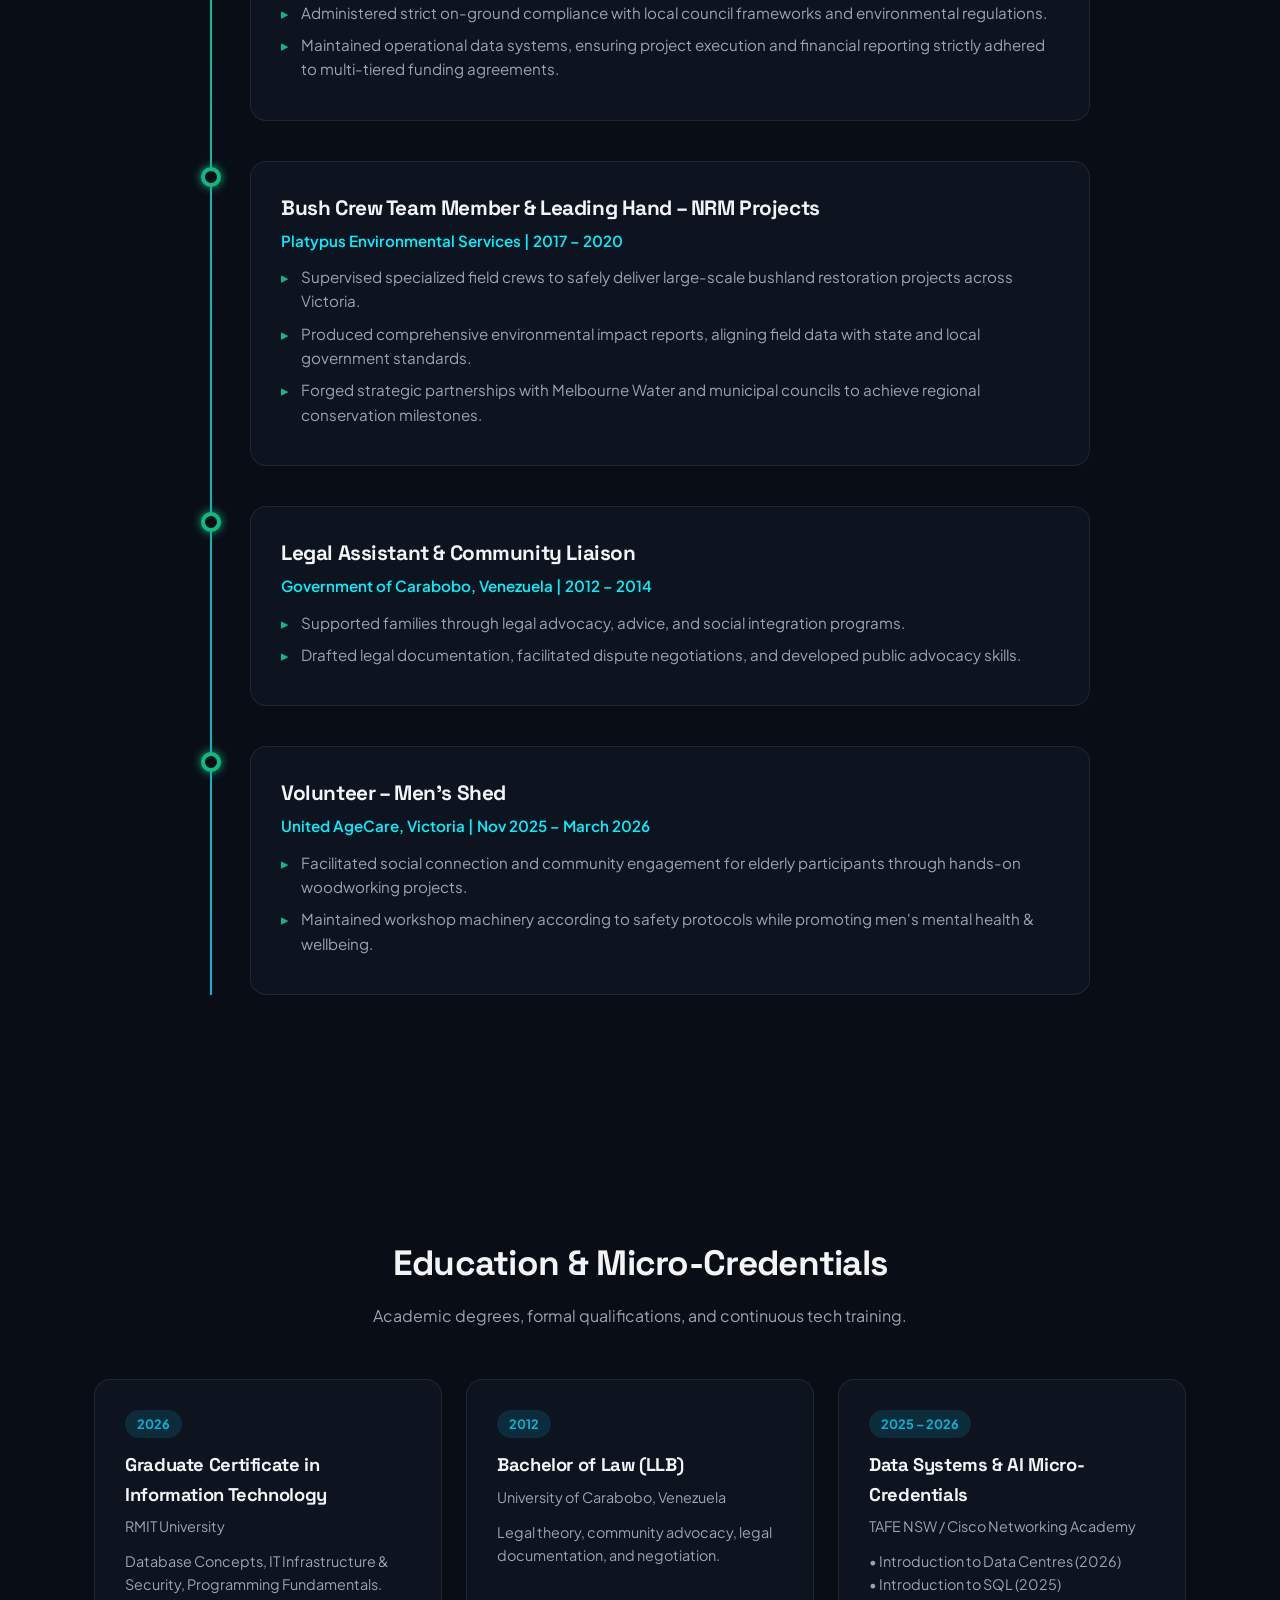
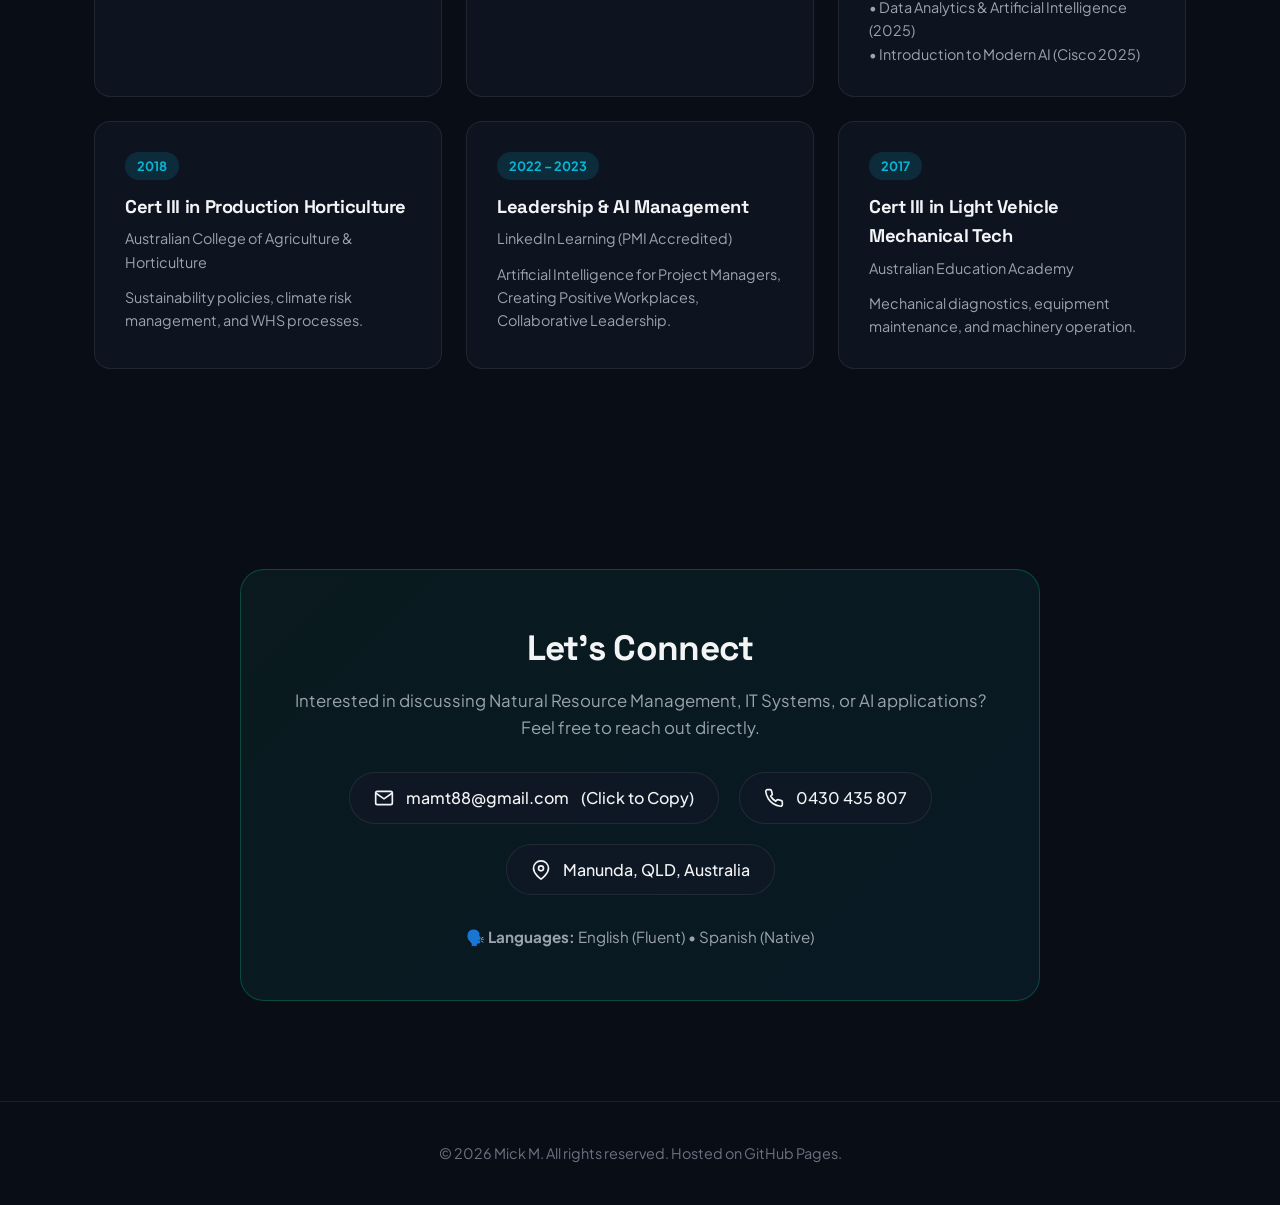
==== commit 63429a53: "Update name display to Mick M" ====
--- a/index.html
+++ b/index.html
@@ -3,9 +3,9 @@
 <head>
   <meta charset="UTF-8">
   <meta name="viewport" content="width=device-width, initial-scale=1.0">
-  <title>Miguel Melendez | NRM & IT Systems Specialist</title>
-  <meta name="description" content="Personal Portfolio & Professional Profile of Miguel Melendez - Specialist in Natural Resource Management, IT Systems, Linux Administration, and AI Applications.">
-  <meta name="keywords" content="Miguel Melendez, NRM, Environmental Management, IT Systems, Linux, RMIT, Melbourne Water, Data Analytics, GIS">
+  <title>Mick M | NRM & IT Systems Specialist</title>
+  <meta name="description" content="Personal Portfolio & Professional Profile of Mick M - Specialist in Natural Resource Management, IT Systems, Linux Administration, and AI Applications.">
+  <meta name="keywords" content="Mick M, NRM, Environmental Management, IT Systems, Linux, RMIT, Melbourne Water, Data Analytics, GIS">
   <link rel="stylesheet" href="style.css">
   <link rel="icon" href="data:image/svg+xml,<svg xmlns=%22http://www.w3.org/2000/svg%22 viewBox=%220 0 100 100%22><text y=%22.9em%22 font-size=%2290%22>🌱</text></svg>">
 </head>
@@ -18,7 +18,7 @@
   <nav class="navbar">
     <div class="container nav-container">
       <a href="#" class="nav-logo">
-        MIGUEL <span>MELENDEZ</span>
+        MICK <span>M</span>
       </a>
       <ul class="nav-links">
         <li><a href="#about">About</a></li>
@@ -27,7 +27,7 @@
         <li><a href="#education">Education & Certs</a></li>
         <li><a href="#contact">Contact</a></li>
       </ul>
-      <a href="Miguel_CV.pdf" download="Miguel_Melendez_CV.pdf" class="nav-btn">Download Resume</a>
+      <a href="Miguel_CV.pdf" download="Mick_M_CV.pdf" class="nav-btn">Download Resume</a>
     </div>
   </nav>
 
@@ -40,8 +40,11 @@
           Natural Resource Management & IT Systems
         </div>
         <h1 class="hero-title">
-          Bridging <span class="gradient-text">Environmental Science</span> & <span class="gradient-text-alt">IT Innovation</span>
+          Hi, I'm <span class="gradient-text">Mick M</span>
         </h1>
+        <p style="font-size: 1.5rem; font-weight: 700; color: var(--text-main); margin-bottom: 16px;">
+          Bridging <span class="gradient-text-alt">Environmental Science</span> & <span class="gradient-text">IT Innovation</span>
+        </p>
         <p class="hero-subtitle">
           Resourceful and adaptable leader with 5+ years in Natural Resource Management, bushland conservation, and stakeholder engagement — backed by emerging expertise in Linux administration, SQL, data systems, and AI.
         </p>
@@ -50,7 +53,7 @@
             Get In Touch
             <svg width="18" height="18" viewBox="0 0 24 24" fill="none" stroke="currentColor" stroke-width="2.5"><path d="M5 12h14M12 5l7 7-7 7"/></svg>
           </a>
-          <a href="Miguel_CV.pdf" download="Miguel_Melendez_CV.pdf" class="btn-secondary">
+          <a href="Miguel_CV.pdf" download="Mick_M_CV.pdf" class="btn-secondary">
             <svg width="18" height="18" viewBox="0 0 24 24" fill="none" stroke="currentColor" stroke-width="2"><path d="M21 15v4a2 2 0 0 1-2 2H5a2 2 0 0 1-2-2v-4M7 10l5 5 5-5M12 15V3"/></svg>
             Download Resume (PDF)
           </a>
@@ -60,7 +63,7 @@
       <div class="hero-avatar-wrapper">
         <div class="avatar-glow"></div>
         <div class="avatar-card">
-          <img src="avatar.jpg" alt="Miguel Melendez Avatar" class="avatar-img">
+          <img src="avatar.jpg" alt="Mick M Profile Photo" class="avatar-img">
           <div class="avatar-meta">
             <div>
               <strong>5+ Yrs</strong>
@@ -371,7 +374,7 @@
   <!-- Footer -->
   <footer>
     <div class="container">
-      <p>© 2026 Miguel Melendez. All rights reserved. Hosted on GitHub Pages.</p>
+      <p>© 2026 Mick M. All rights reserved. Hosted on GitHub Pages.</p>
     </div>
   </footer>
 
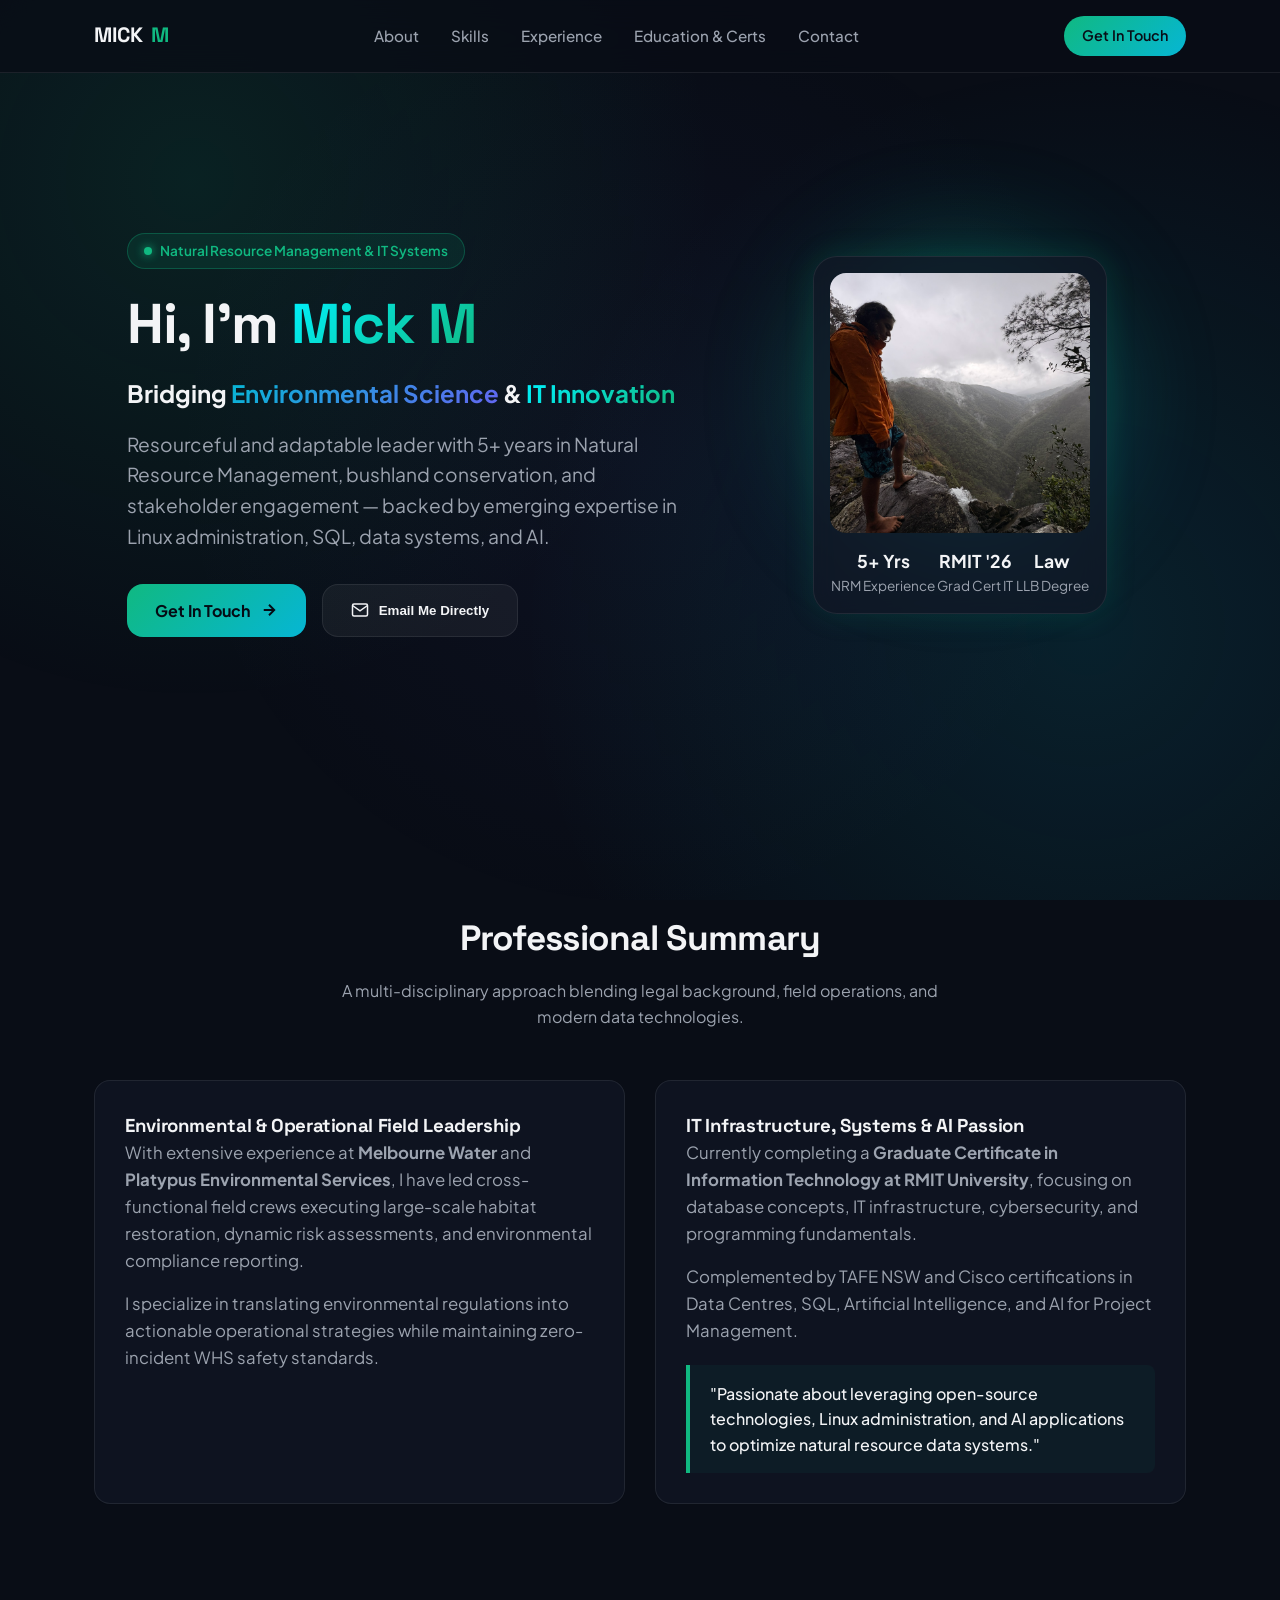
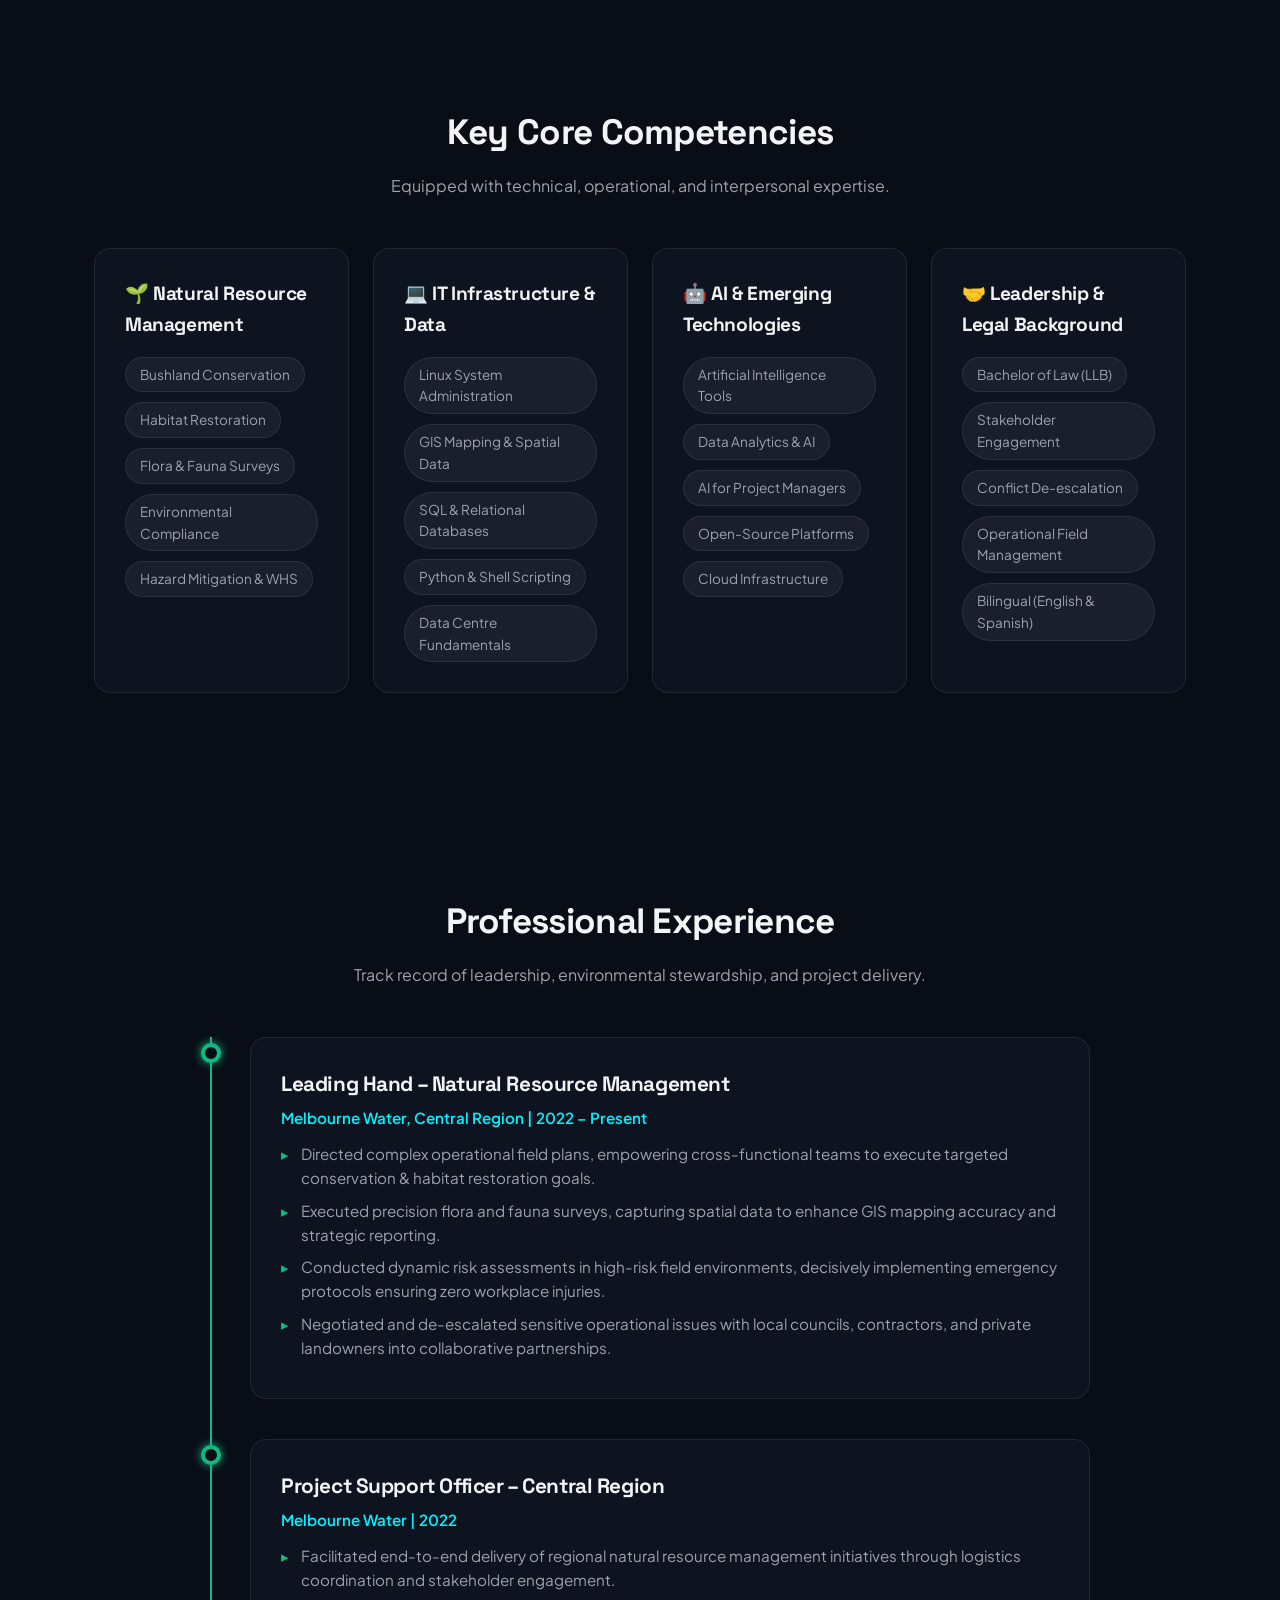
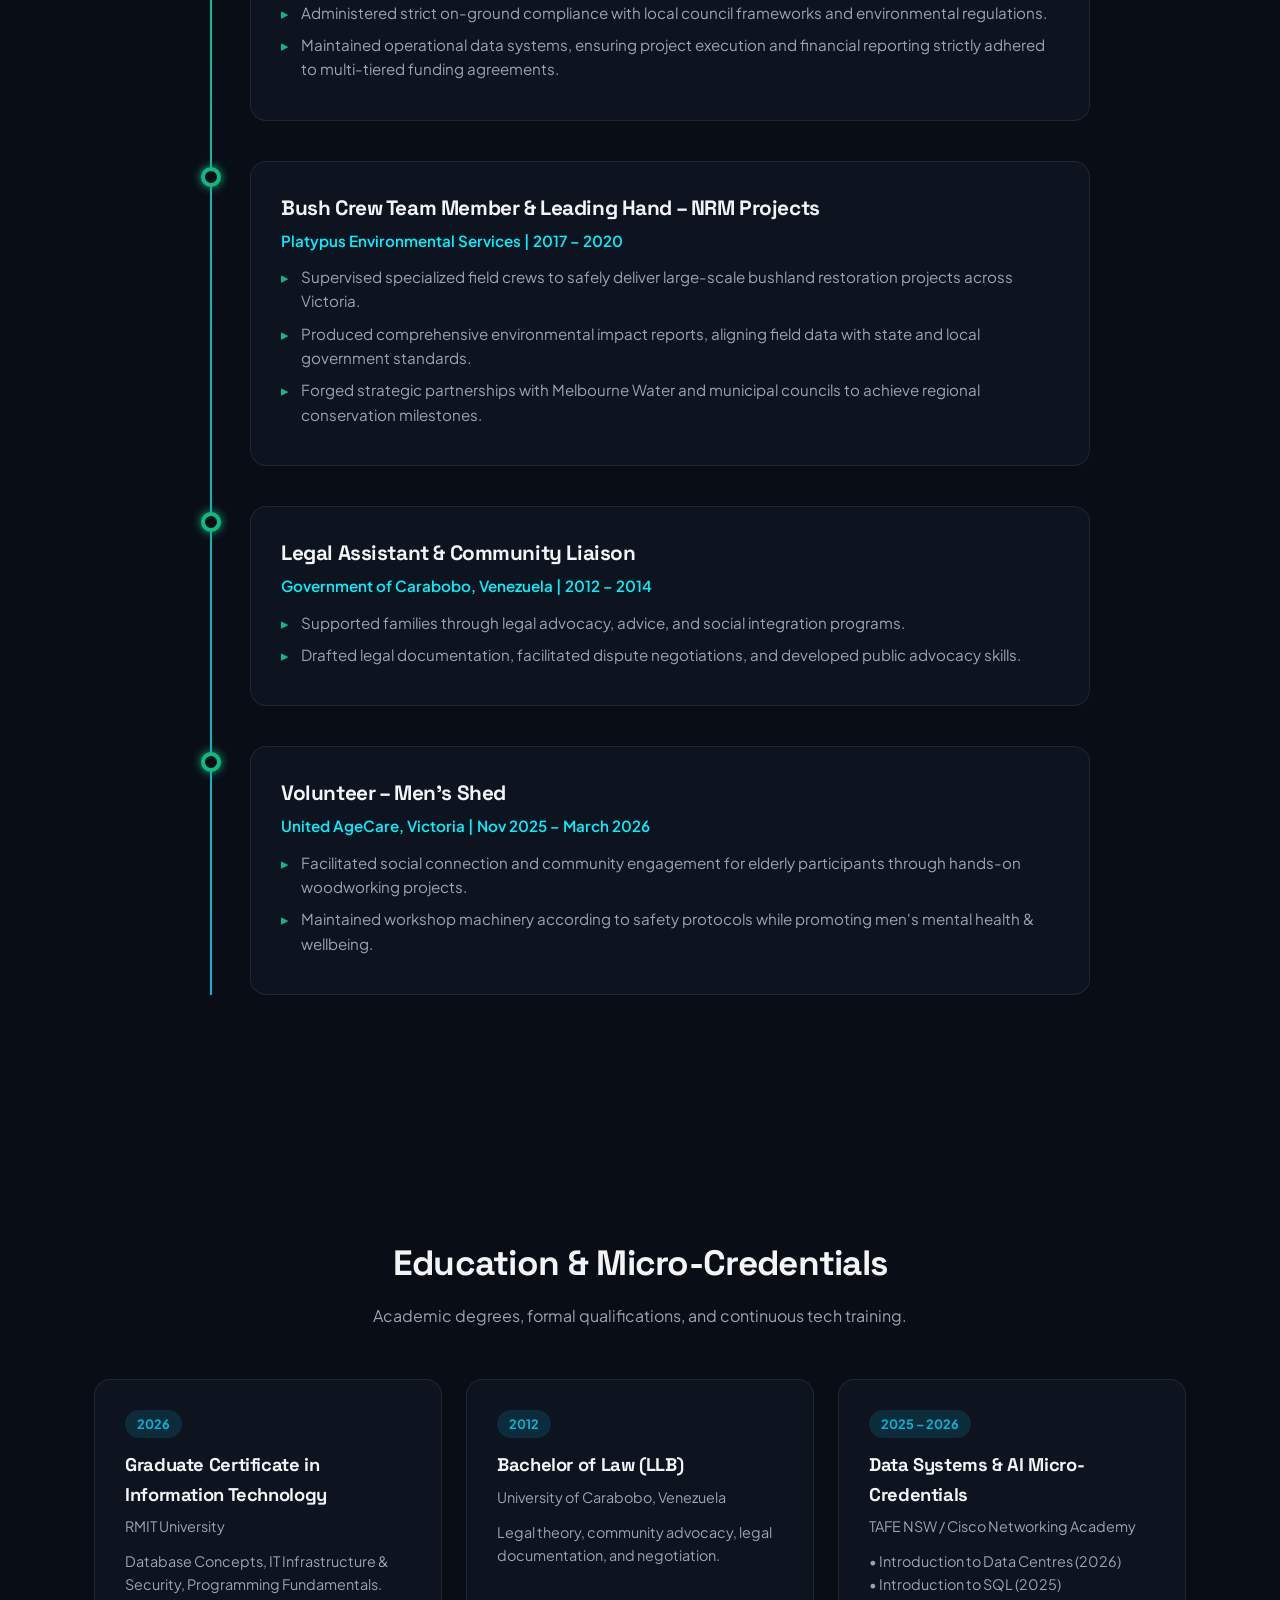
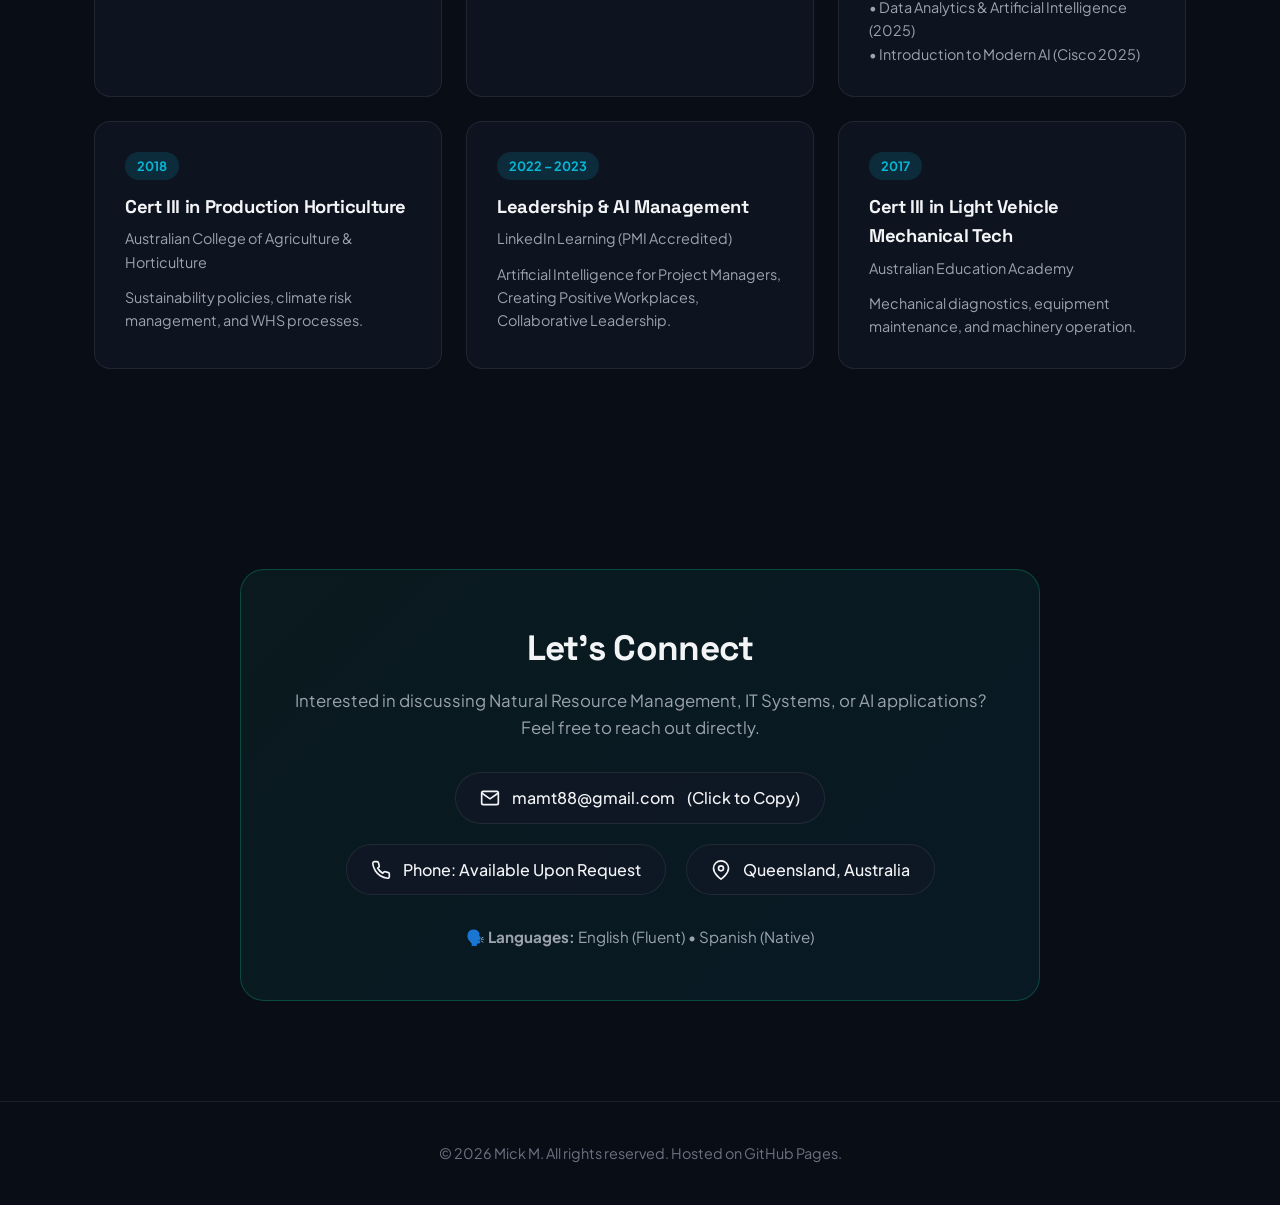
==== commit ffd6a9c2: "Enhance security and privacy: obscure phone, location, and remove PDF" ====
--- a/index.html
+++ b/index.html
@@ -27,7 +27,7 @@
         <li><a href="#education">Education & Certs</a></li>
         <li><a href="#contact">Contact</a></li>
       </ul>
-      <a href="Miguel_CV.pdf" download="Mick_M_CV.pdf" class="nav-btn">Download Resume</a>
+      <a href="#contact" class="nav-btn">Get In Touch</a>
     </div>
   </nav>
 
@@ -53,10 +53,10 @@
             Get In Touch
             <svg width="18" height="18" viewBox="0 0 24 24" fill="none" stroke="currentColor" stroke-width="2.5"><path d="M5 12h14M12 5l7 7-7 7"/></svg>
           </a>
-          <a href="Miguel_CV.pdf" download="Mick_M_CV.pdf" class="btn-secondary">
-            <svg width="18" height="18" viewBox="0 0 24 24" fill="none" stroke="currentColor" stroke-width="2"><path d="M21 15v4a2 2 0 0 1-2 2H5a2 2 0 0 1-2-2v-4M7 10l5 5 5-5M12 15V3"/></svg>
-            Download Resume (PDF)
-          </a>
+          <button onclick="copyEmail()" class="btn-secondary">
+            <svg width="18" height="18" viewBox="0 0 24 24" fill="none" stroke="currentColor" stroke-width="2"><path d="M4 4h16c1.1 0 2 .9 2 2v12c0 1.1-.9 2-2 2H4c-1.1 0-2-.9-2-2V6c0-1.1.9-2 2-2z"/><polyline points="22,6 12,13 2,6"/></svg>
+            Email Me Directly
+          </button>
         </div>
       </div>
 
@@ -353,14 +353,14 @@
             <span id="email-text">mamt88@gmail.com</span> (Click to Copy)
           </div>
 
-          <a href="tel:0430435807" class="contact-item">
+          <div class="contact-item" style="cursor: default;">
             <svg width="20" height="20" viewBox="0 0 24 24" fill="none" stroke="currentColor" stroke-width="2"><path d="M22 16.92v3a2 2 0 0 1-2.18 2 19.79 19.79 0 0 1-8.63-3.07 19.5 19.5 0 0 1-6-6 19.79 19.79 0 0 1-3.07-8.67A2 2 0 0 1 4.11 2h3a2 2 0 0 1 2 1.72 12.84 12.84 0 0 0 .7 2.81 2 2 0 0 1-.45 2.11L8.09 9.91a16 16 0 0 0 6 6l1.27-1.27a2 2 0 0 1 2.11-.45 12.84 12.84 0 0 0 2.81.7A2 2 0 0 1 22 16.92z"/></svg>
-            0430 435 807
-          </a>
+            Phone: Available Upon Request
+          </div>
 
           <div class="contact-item" style="cursor: default;">
             <svg width="20" height="20" viewBox="0 0 24 24" fill="none" stroke="currentColor" stroke-width="2"><path d="M21 10c0 7-9 13-9 13s-9-6-9-13a9 9 0 0 1 18 0z"/><circle cx="12" cy="10" r="3"/></svg>
-            Manunda, QLD, Australia
+            Queensland, Australia
           </div>
         </div>
 
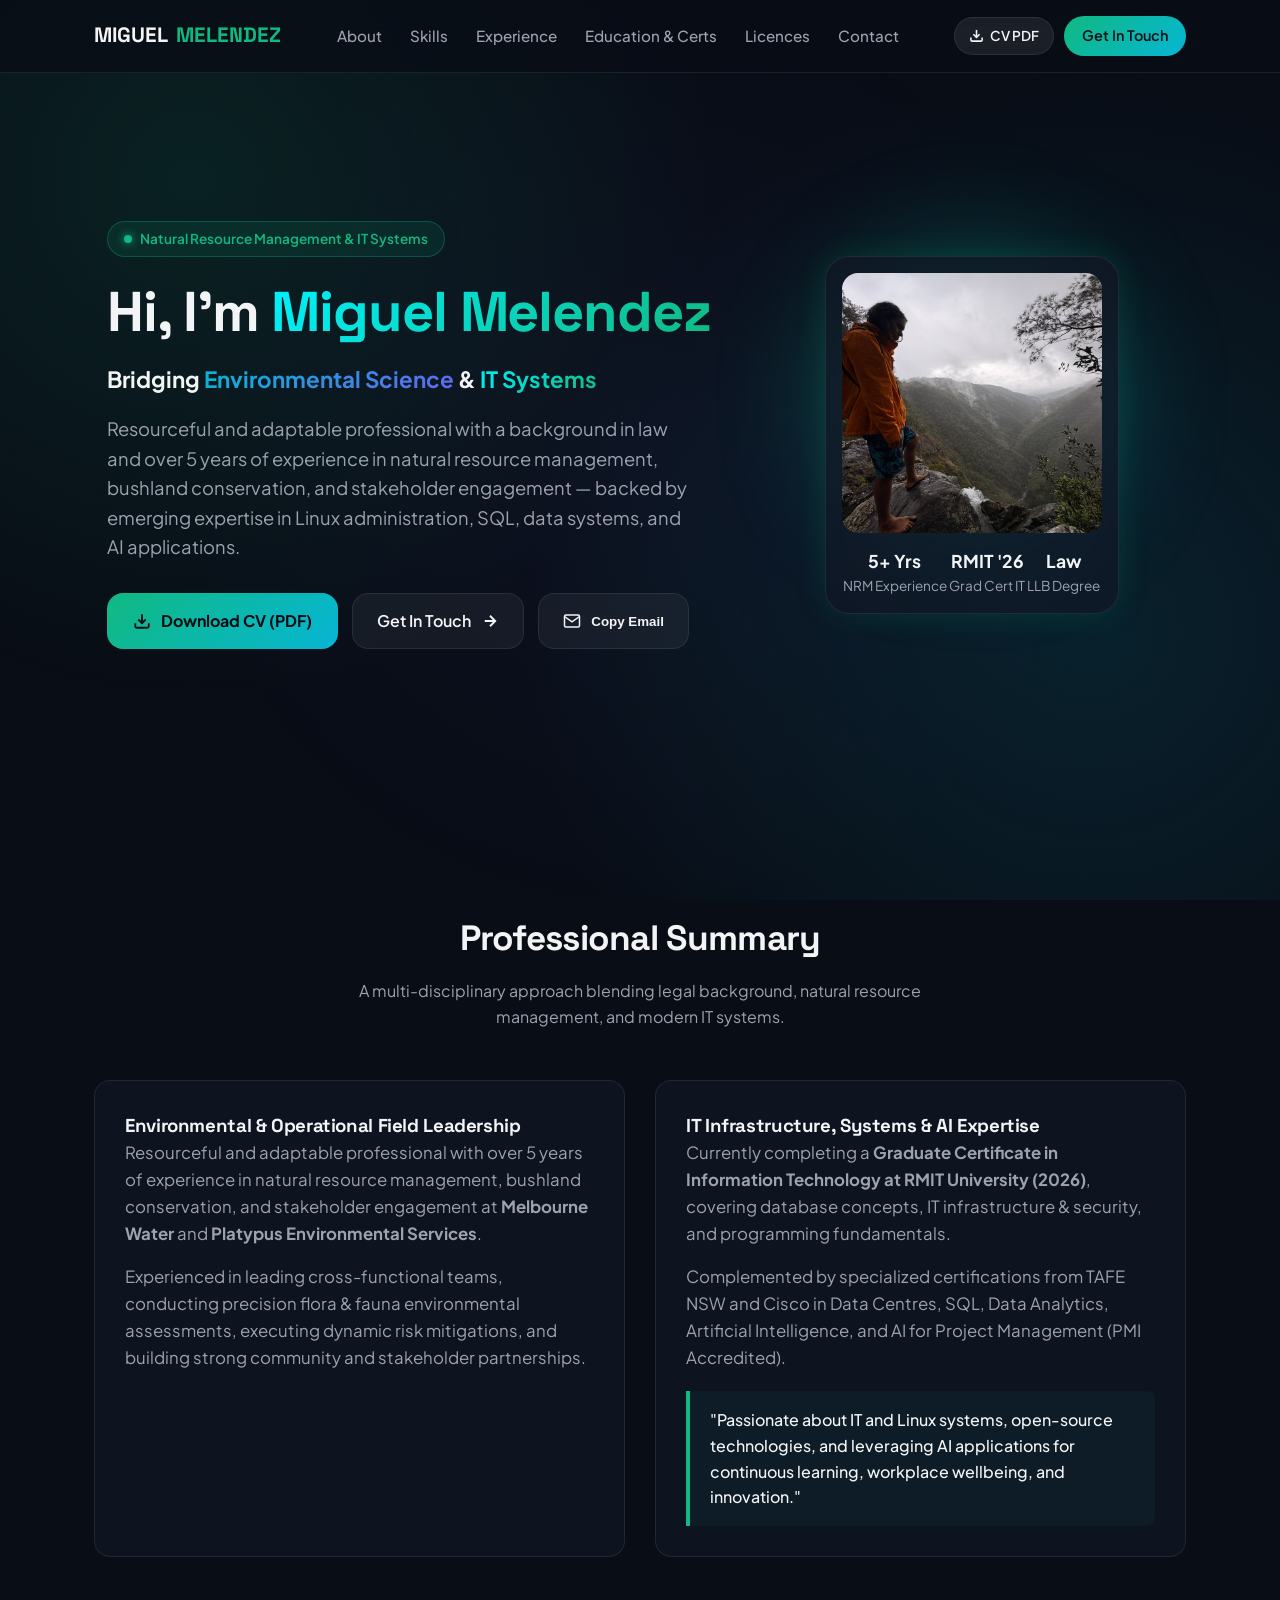
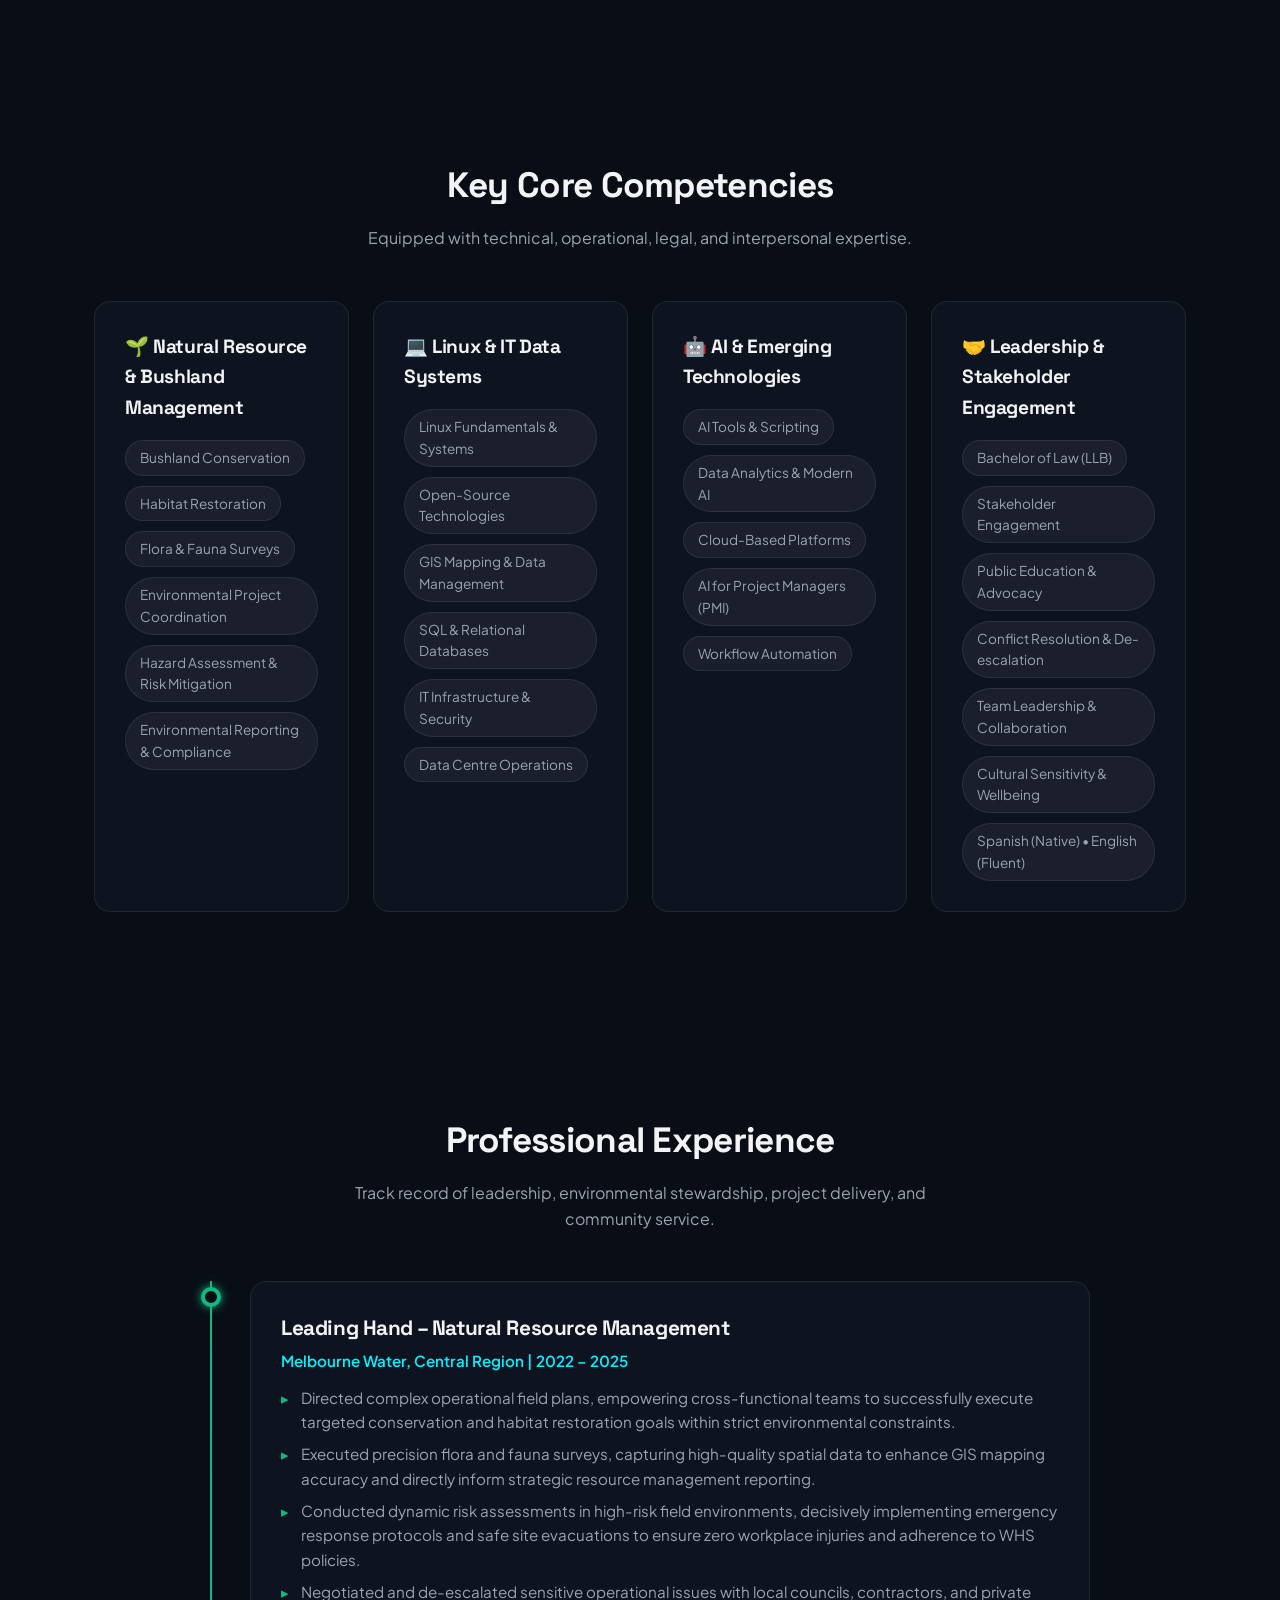
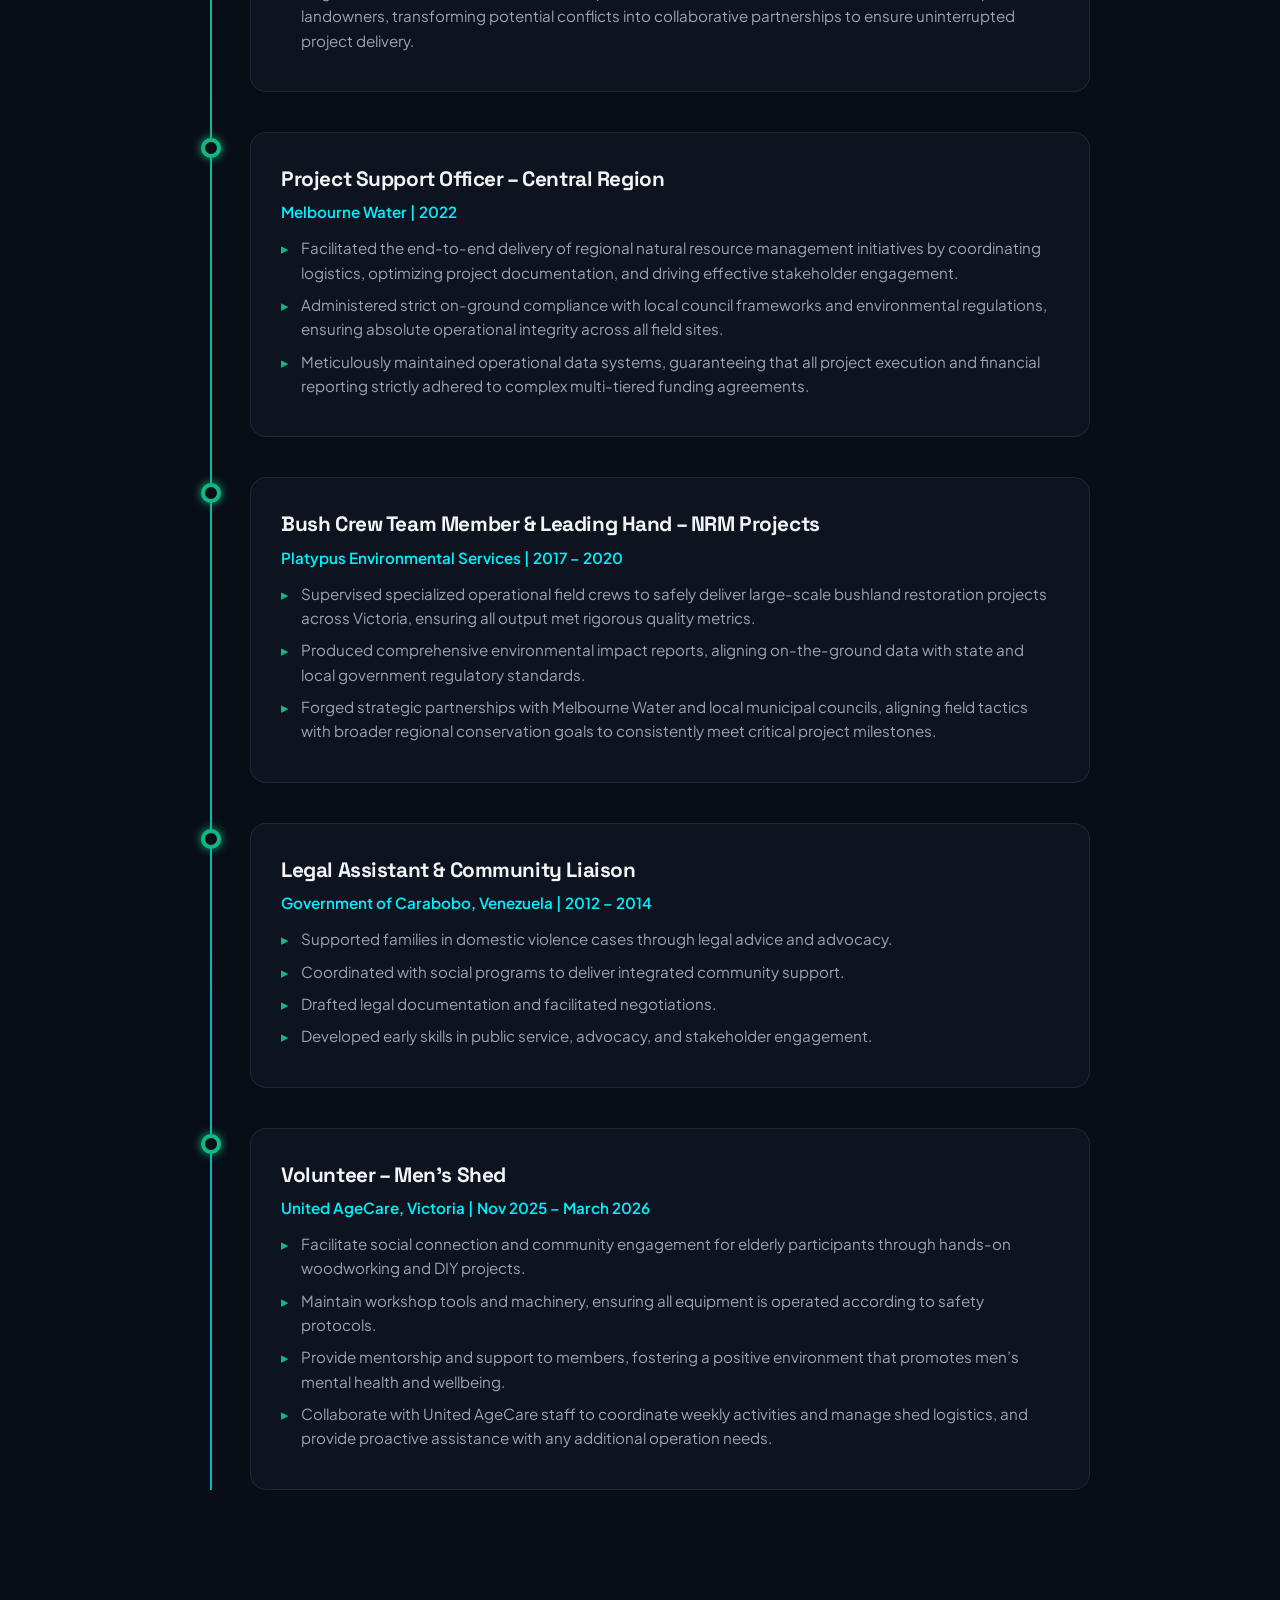
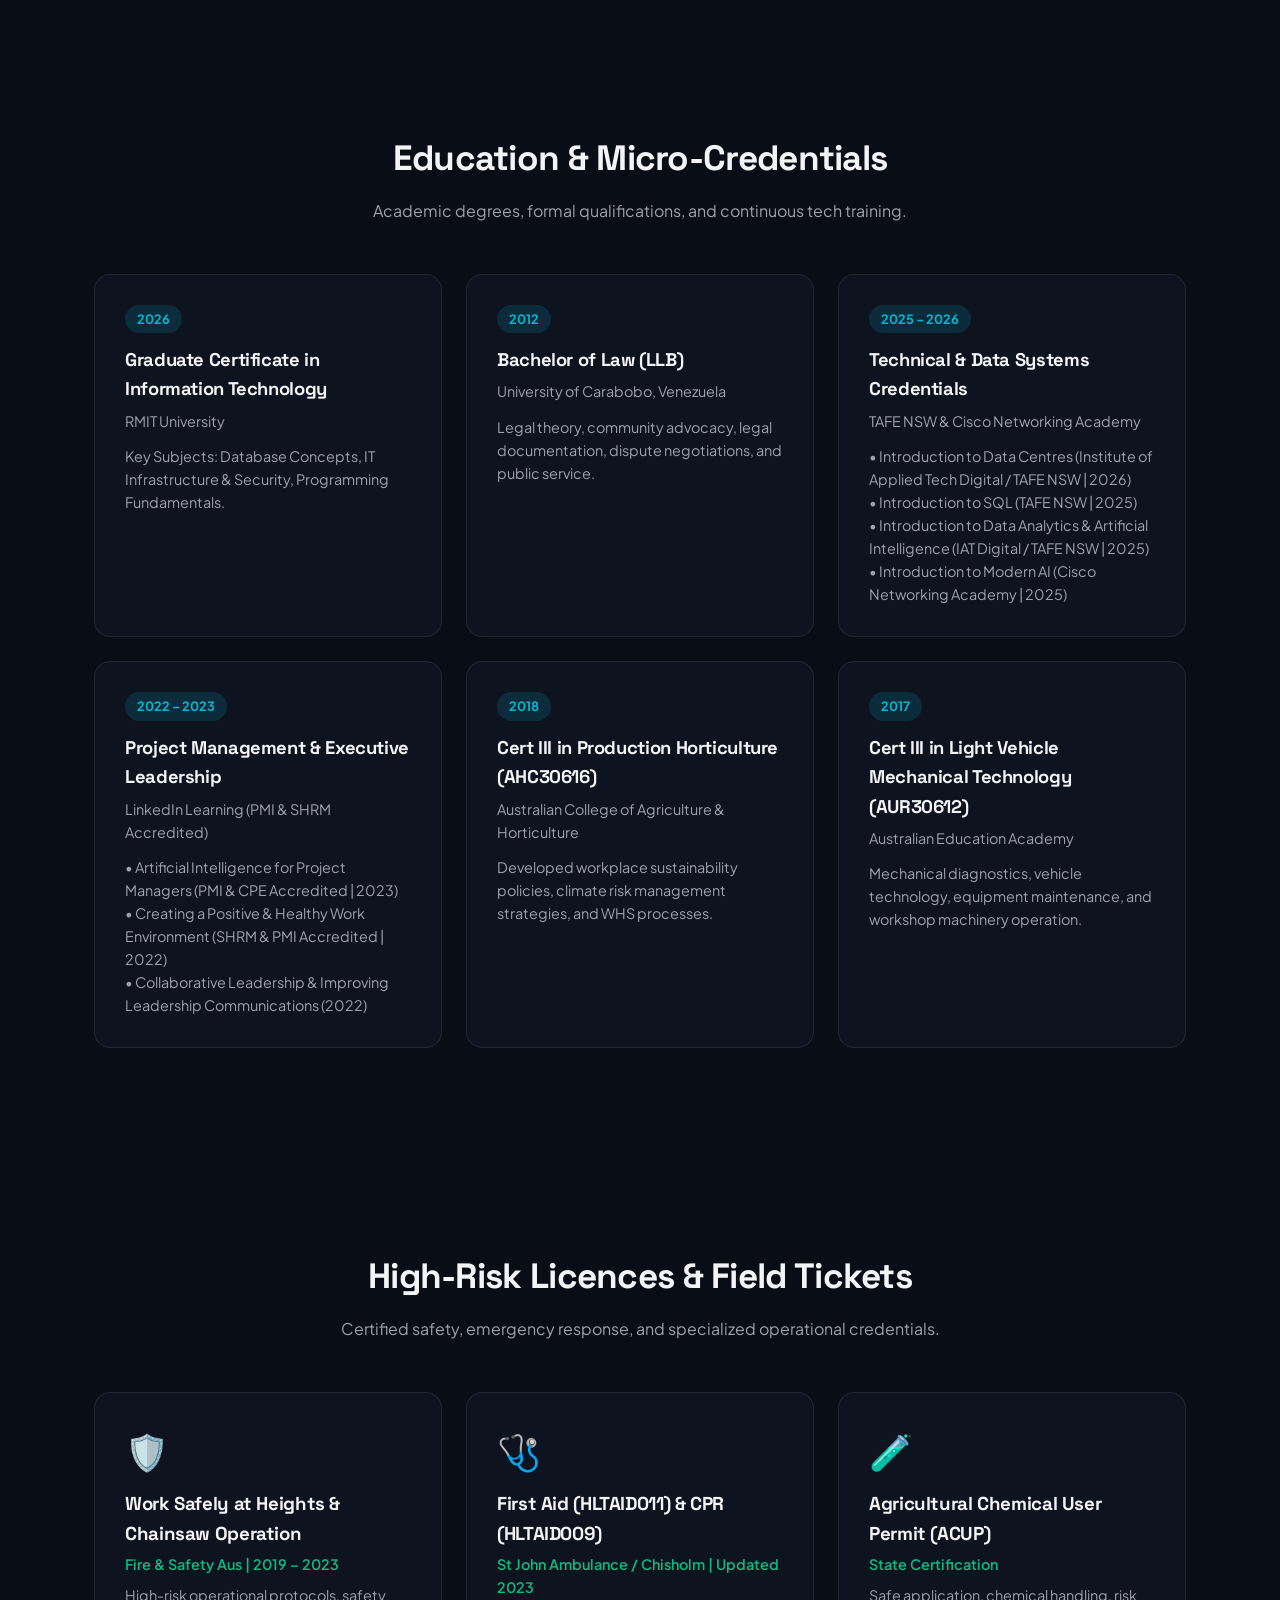
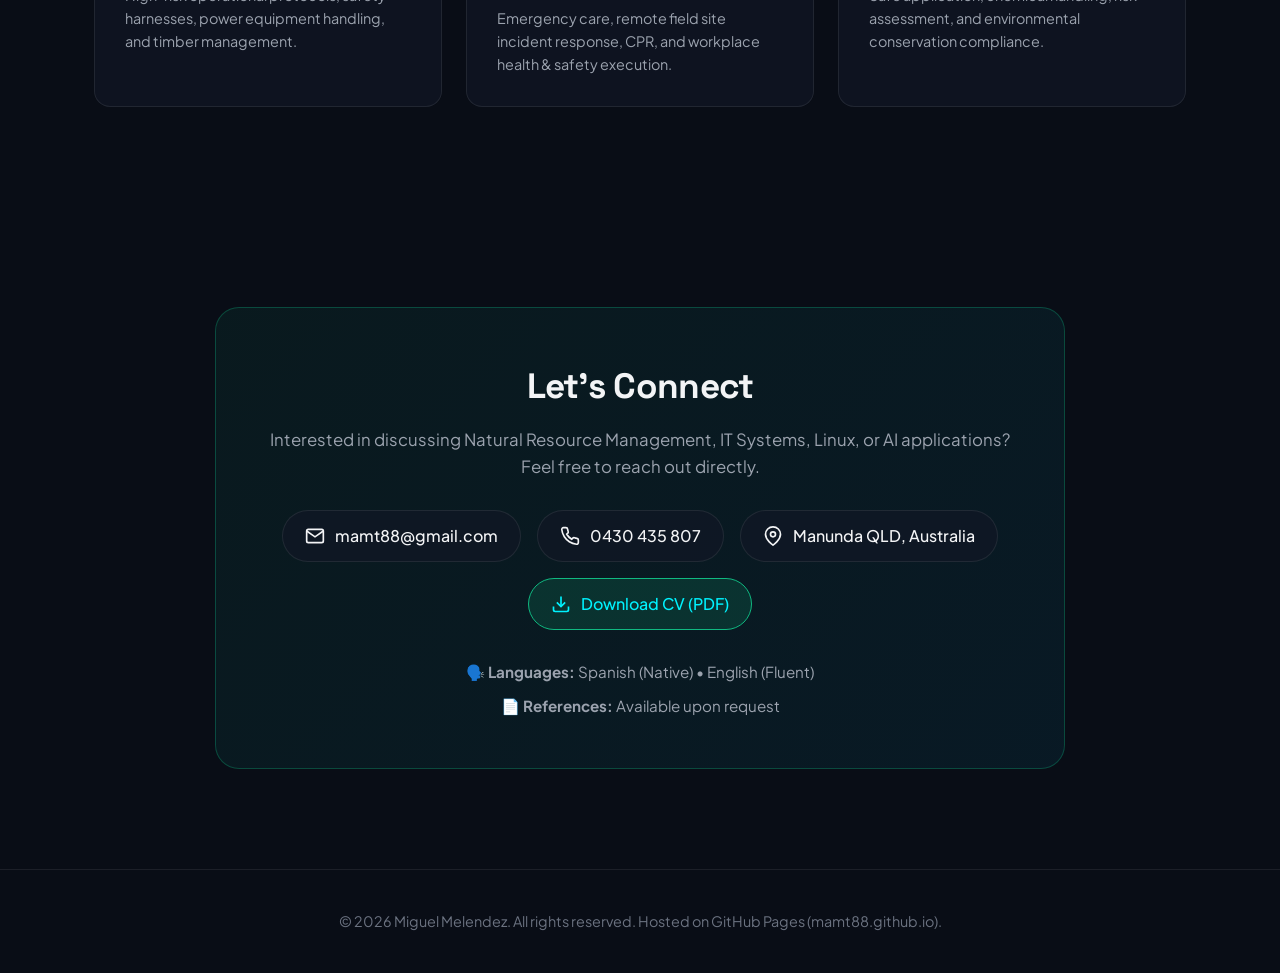
==== commit 0594f987: "Update portfolio website with latest CV data and PDF download" ====
--- a/index.html
+++ b/index.html
@@ -3,9 +3,9 @@
 <head>
   <meta charset="UTF-8">
   <meta name="viewport" content="width=device-width, initial-scale=1.0">
-  <title>Mick M | NRM & IT Systems Specialist</title>
-  <meta name="description" content="Personal Portfolio & Professional Profile of Mick M - Specialist in Natural Resource Management, IT Systems, Linux Administration, and AI Applications.">
-  <meta name="keywords" content="Mick M, NRM, Environmental Management, IT Systems, Linux, RMIT, Melbourne Water, Data Analytics, GIS">
+  <title>Miguel Melendez | Natural Resource Management & IT Systems Specialist</title>
+  <meta name="description" content="Personal Portfolio & Professional Profile of Miguel Melendez - Specialist in Natural Resource Management, IT Systems, Linux Administration, and AI Applications.">
+  <meta name="keywords" content="Miguel Melendez, Mick Melendez, NRM, Environmental Management, IT Systems, Linux, RMIT, Melbourne Water, Data Analytics, GIS, Manunda QLD">
   <link rel="stylesheet" href="style.css">
   <link rel="icon" href="data:image/svg+xml,<svg xmlns=%22http://www.w3.org/2000/svg%22 viewBox=%220 0 100 100%22><text y=%22.9em%22 font-size=%2290%22>🌱</text></svg>">
 </head>
@@ -18,16 +18,23 @@
   <nav class="navbar">
     <div class="container nav-container">
       <a href="#" class="nav-logo">
-        MICK <span>M</span>
+        MIGUEL <span>MELENDEZ</span>
       </a>
       <ul class="nav-links">
         <li><a href="#about">About</a></li>
         <li><a href="#skills">Skills</a></li>
         <li><a href="#experience">Experience</a></li>
         <li><a href="#education">Education & Certs</a></li>
+        <li><a href="#tickets">Licences</a></li>
         <li><a href="#contact">Contact</a></li>
       </ul>
-      <a href="#contact" class="nav-btn">Get In Touch</a>
+      <div style="display: flex; gap: 10px; align-items: center;">
+        <a href="Miguel_Melendez_CV.pdf" target="_blank" class="nav-btn-secondary">
+          <svg width="15" height="15" viewBox="0 0 24 24" fill="none" stroke="currentColor" stroke-width="2.5"><path d="M21 15v4a2 2 0 0 1-2 2H5a2 2 0 0 1-2-2v-4"/><polyline points="7 10 12 15 17 10"/><line x1="12" y1="15" x2="12" y2="3"/></svg>
+          CV PDF
+        </a>
+        <a href="#contact" class="nav-btn">Get In Touch</a>
+      </div>
     </div>
   </nav>
 
@@ -40,22 +47,26 @@
           Natural Resource Management & IT Systems
         </div>
         <h1 class="hero-title">
-          Hi, I'm <span class="gradient-text">Mick M</span>
+          Hi, I'm <span class="gradient-text">Miguel Melendez</span>
         </h1>
-        <p style="font-size: 1.5rem; font-weight: 700; color: var(--text-main); margin-bottom: 16px;">
-          Bridging <span class="gradient-text-alt">Environmental Science</span> & <span class="gradient-text">IT Innovation</span>
+        <p style="font-size: 1.4rem; font-weight: 700; color: var(--text-main); margin-bottom: 16px;">
+          Bridging <span class="gradient-text-alt">Environmental Science</span> & <span class="gradient-text">IT Systems</span>
         </p>
         <p class="hero-subtitle">
-          Resourceful and adaptable leader with 5+ years in Natural Resource Management, bushland conservation, and stakeholder engagement — backed by emerging expertise in Linux administration, SQL, data systems, and AI.
+          Resourceful and adaptable professional with a background in law and over 5 years of experience in natural resource management, bushland conservation, and stakeholder engagement — backed by emerging expertise in Linux administration, SQL, data systems, and AI applications.
         </p>
         <div class="hero-actions">
-          <a href="#contact" class="btn-primary">
+          <a href="Miguel_Melendez_CV.pdf" target="_blank" class="btn-primary">
+            <svg width="18" height="18" viewBox="0 0 24 24" fill="none" stroke="currentColor" stroke-width="2.5"><path d="M21 15v4a2 2 0 0 1-2 2H5a2 2 0 0 1-2-2v-4"/><polyline points="7 10 12 15 17 10"/><line x1="12" y1="15" x2="12" y2="3"/></svg>
+            Download CV (PDF)
+          </a>
+          <a href="#contact" class="btn-secondary">
             Get In Touch
             <svg width="18" height="18" viewBox="0 0 24 24" fill="none" stroke="currentColor" stroke-width="2.5"><path d="M5 12h14M12 5l7 7-7 7"/></svg>
           </a>
-          <button onclick="copyEmail()" class="btn-secondary">
+          <button onclick="copyEmail()" class="btn-secondary" title="Copy Email Address">
             <svg width="18" height="18" viewBox="0 0 24 24" fill="none" stroke="currentColor" stroke-width="2"><path d="M4 4h16c1.1 0 2 .9 2 2v12c0 1.1-.9 2-2 2H4c-1.1 0-2-.9-2-2V6c0-1.1.9-2 2-2z"/><polyline points="22,6 12,13 2,6"/></svg>
-            Email Me Directly
+            Copy Email
           </button>
         </div>
       </div>
@@ -63,7 +74,7 @@
       <div class="hero-avatar-wrapper">
         <div class="avatar-glow"></div>
         <div class="avatar-card">
-          <img src="avatar.jpg" alt="Mick M Profile Photo" class="avatar-img">
+          <img src="avatar.jpg" alt="Miguel Melendez Profile Photo" class="avatar-img">
           <div class="avatar-meta">
             <div>
               <strong>5+ Yrs</strong>
@@ -87,29 +98,29 @@
   <section id="about" class="section">
     <div class="container">
       <h2 class="section-title">Professional Summary</h2>
-      <p class="section-subtitle">A multi-disciplinary approach blending legal background, field operations, and modern data technologies.</p>
+      <p class="section-subtitle">A multi-disciplinary approach blending legal background, natural resource management, and modern IT systems.</p>
 
       <div class="about-grid">
         <div class="glass-card about-text">
           <h3>Environmental & Operational Field Leadership</h3>
           <p>
-            With extensive experience at <strong>Melbourne Water</strong> and <strong>Platypus Environmental Services</strong>, I have led cross-functional field crews executing large-scale habitat restoration, dynamic risk assessments, and environmental compliance reporting.
+            Resourceful and adaptable professional with over 5 years of experience in natural resource management, bushland conservation, and stakeholder engagement at <strong>Melbourne Water</strong> and <strong>Platypus Environmental Services</strong>.
           </p>
           <p>
-            I specialize in translating environmental regulations into actionable operational strategies while maintaining zero-incident WHS safety standards.
+            Experienced in leading cross-functional teams, conducting precision flora & fauna environmental assessments, executing dynamic risk mitigations, and building strong community and stakeholder partnerships.
           </p>
         </div>
 
         <div class="glass-card about-text">
-          <h3>IT Infrastructure, Systems & AI Passion</h3>
+          <h3>IT Infrastructure, Systems & AI Expertise</h3>
           <p>
-            Currently completing a <strong>Graduate Certificate in Information Technology at RMIT University</strong>, focusing on database concepts, IT infrastructure, cybersecurity, and programming fundamentals.
+            Currently completing a <strong>Graduate Certificate in Information Technology at RMIT University (2026)</strong>, covering database concepts, IT infrastructure & security, and programming fundamentals.
           </p>
           <p>
-            Complemented by TAFE NSW and Cisco certifications in Data Centres, SQL, Artificial Intelligence, and AI for Project Management.
+            Complemented by specialized certifications from TAFE NSW and Cisco in Data Centres, SQL, Data Analytics, Artificial Intelligence, and AI for Project Management (PMI Accredited).
           </p>
           <div class="highlight-box">
-            "Passionate about leveraging open-source technologies, Linux administration, and AI applications to optimize natural resource data systems."
+            "Passionate about IT and Linux systems, open-source technologies, and leveraging AI applications for continuous learning, workplace wellbeing, and innovation."
           </div>
         </div>
       </div>
@@ -120,50 +131,54 @@
   <section id="skills" class="section">
     <div class="container">
       <h2 class="section-title">Key Core Competencies</h2>
-      <p class="section-subtitle">Equipped with technical, operational, and interpersonal expertise.</p>
+      <p class="section-subtitle">Equipped with technical, operational, legal, and interpersonal expertise.</p>
 
       <div class="skills-grid">
         <div class="glass-card skill-card">
-          <h3>🌱 Natural Resource Management</h3>
+          <h3>🌱 Natural Resource & Bushland Management</h3>
           <div class="skill-tags">
             <span class="tag">Bushland Conservation</span>
             <span class="tag">Habitat Restoration</span>
             <span class="tag">Flora & Fauna Surveys</span>
-            <span class="tag">Environmental Compliance</span>
-            <span class="tag">Hazard Mitigation & WHS</span>
+            <span class="tag">Environmental Project Coordination</span>
+            <span class="tag">Hazard Assessment & Risk Mitigation</span>
+            <span class="tag">Environmental Reporting & Compliance</span>
           </div>
         </div>
 
         <div class="glass-card skill-card">
-          <h3>💻 IT Infrastructure & Data</h3>
+          <h3>💻 Linux & IT Data Systems</h3>
           <div class="skill-tags">
-            <span class="tag">Linux System Administration</span>
-            <span class="tag">GIS Mapping & Spatial Data</span>
+            <span class="tag">Linux Fundamentals & Systems</span>
+            <span class="tag">Open-Source Technologies</span>
+            <span class="tag">GIS Mapping & Data Management</span>
             <span class="tag">SQL & Relational Databases</span>
-            <span class="tag">Python & Shell Scripting</span>
-            <span class="tag">Data Centre Fundamentals</span>
+            <span class="tag">IT Infrastructure & Security</span>
+            <span class="tag">Data Centre Operations</span>
           </div>
         </div>
 
         <div class="glass-card skill-card">
           <h3>🤖 AI & Emerging Technologies</h3>
           <div class="skill-tags">
-            <span class="tag">Artificial Intelligence Tools</span>
-            <span class="tag">Data Analytics & AI</span>
-            <span class="tag">AI for Project Managers</span>
-            <span class="tag">Open-Source Platforms</span>
-            <span class="tag">Cloud Infrastructure</span>
+            <span class="tag">AI Tools & Scripting</span>
+            <span class="tag">Data Analytics & Modern AI</span>
+            <span class="tag">Cloud-Based Platforms</span>
+            <span class="tag">AI for Project Managers (PMI)</span>
+            <span class="tag">Workflow Automation</span>
           </div>
         </div>
 
         <div class="glass-card skill-card">
-          <h3>🤝 Leadership & Legal Background</h3>
+          <h3>🤝 Leadership & Stakeholder Engagement</h3>
           <div class="skill-tags">
             <span class="tag">Bachelor of Law (LLB)</span>
             <span class="tag">Stakeholder Engagement</span>
-            <span class="tag">Conflict De-escalation</span>
-            <span class="tag">Operational Field Management</span>
-            <span class="tag">Bilingual (English & Spanish)</span>
+            <span class="tag">Public Education & Advocacy</span>
+            <span class="tag">Conflict Resolution & De-escalation</span>
+            <span class="tag">Team Leadership & Collaboration</span>
+            <span class="tag">Cultural Sensitivity & Wellbeing</span>
+            <span class="tag">Spanish (Native) • English (Fluent)</span>
           </div>
         </div>
       </div>
@@ -174,7 +189,7 @@
   <section id="experience" class="section">
     <div class="container">
       <h2 class="section-title">Professional Experience</h2>
-      <p class="section-subtitle">Track record of leadership, environmental stewardship, and project delivery.</p>
+      <p class="section-subtitle">Track record of leadership, environmental stewardship, project delivery, and community service.</p>
 
       <div class="timeline">
         <!-- Melbourne Water Leading Hand -->
@@ -182,13 +197,13 @@
           <div class="timeline-dot"></div>
           <div class="glass-card">
             <h3 class="timeline-role">Leading Hand – Natural Resource Management</h3>
-            <div class="timeline-company">Melbourne Water, Central Region | 2022 – Present</div>
+            <div class="timeline-company">Melbourne Water, Central Region | 2022 – 2025</div>
             <div class="timeline-body">
               <ul>
-                <li>Directed complex operational field plans, empowering cross-functional teams to execute targeted conservation & habitat restoration goals.</li>
-                <li>Executed precision flora and fauna surveys, capturing spatial data to enhance GIS mapping accuracy and strategic reporting.</li>
-                <li>Conducted dynamic risk assessments in high-risk field environments, decisively implementing emergency protocols ensuring zero workplace injuries.</li>
-                <li>Negotiated and de-escalated sensitive operational issues with local councils, contractors, and private landowners into collaborative partnerships.</li>
+                <li>Directed complex operational field plans, empowering cross-functional teams to successfully execute targeted conservation and habitat restoration goals within strict environmental constraints.</li>
+                <li>Executed precision flora and fauna surveys, capturing high-quality spatial data to enhance GIS mapping accuracy and directly inform strategic resource management reporting.</li>
+                <li>Conducted dynamic risk assessments in high-risk field environments, decisively implementing emergency response protocols and safe site evacuations to ensure zero workplace injuries and adherence to WHS policies.</li>
+                <li>Negotiated and de-escalated sensitive operational issues with local councils, contractors, and private landowners, transforming potential conflicts into collaborative partnerships to ensure uninterrupted project delivery.</li>
               </ul>
             </div>
           </div>
@@ -202,9 +217,9 @@
             <div class="timeline-company">Melbourne Water | 2022</div>
             <div class="timeline-body">
               <ul>
-                <li>Facilitated end-to-end delivery of regional natural resource management initiatives through logistics coordination and stakeholder engagement.</li>
-                <li>Administered strict on-ground compliance with local council frameworks and environmental regulations.</li>
-                <li>Maintained operational data systems, ensuring project execution and financial reporting strictly adhered to multi-tiered funding agreements.</li>
+                <li>Facilitated the end-to-end delivery of regional natural resource management initiatives by coordinating logistics, optimizing project documentation, and driving effective stakeholder engagement.</li>
+                <li>Administered strict on-ground compliance with local council frameworks and environmental regulations, ensuring absolute operational integrity across all field sites.</li>
+                <li>Meticulously maintained operational data systems, guaranteeing that all project execution and financial reporting strictly adhered to complex multi-tiered funding agreements.</li>
               </ul>
             </div>
           </div>
@@ -218,9 +233,9 @@
             <div class="timeline-company">Platypus Environmental Services | 2017 – 2020</div>
             <div class="timeline-body">
               <ul>
-                <li>Supervised specialized field crews to safely deliver large-scale bushland restoration projects across Victoria.</li>
-                <li>Produced comprehensive environmental impact reports, aligning field data with state and local government standards.</li>
-                <li>Forged strategic partnerships with Melbourne Water and municipal councils to achieve regional conservation milestones.</li>
+                <li>Supervised specialized operational field crews to safely deliver large-scale bushland restoration projects across Victoria, ensuring all output met rigorous quality metrics.</li>
+                <li>Produced comprehensive environmental impact reports, aligning on-the-ground data with state and local government regulatory standards.</li>
+                <li>Forged strategic partnerships with Melbourne Water and local municipal councils, aligning field tactics with broader regional conservation goals to consistently meet critical project milestones.</li>
               </ul>
             </div>
           </div>
@@ -234,8 +249,10 @@
             <div class="timeline-company">Government of Carabobo, Venezuela | 2012 – 2014</div>
             <div class="timeline-body">
               <ul>
-                <li>Supported families through legal advocacy, advice, and social integration programs.</li>
-                <li>Drafted legal documentation, facilitated dispute negotiations, and developed public advocacy skills.</li>
+                <li>Supported families in domestic violence cases through legal advice and advocacy.</li>
+                <li>Coordinated with social programs to deliver integrated community support.</li>
+                <li>Drafted legal documentation and facilitated negotiations.</li>
+                <li>Developed early skills in public service, advocacy, and stakeholder engagement.</li>
               </ul>
             </div>
           </div>
@@ -249,8 +266,10 @@
             <div class="timeline-company">United AgeCare, Victoria | Nov 2025 – March 2026</div>
             <div class="timeline-body">
               <ul>
-                <li>Facilitated social connection and community engagement for elderly participants through hands-on woodworking projects.</li>
-                <li>Maintained workshop machinery according to safety protocols while promoting men's mental health & wellbeing.</li>
+                <li>Facilitate social connection and community engagement for elderly participants through hands-on woodworking and DIY projects.</li>
+                <li>Maintain workshop tools and machinery, ensuring all equipment is operated according to safety protocols.</li>
+                <li>Provide mentorship and support to members, fostering a positive environment that promotes men’s mental health and wellbeing.</li>
+                <li>Collaborate with United AgeCare staff to coordinate weekly activities and manage shed logistics, and provide proactive assistance with any additional operation needs.</li>
               </ul>
             </div>
           </div>
@@ -259,7 +278,7 @@
     </div>
   </section>
 
-  <!-- Education & Certifications -->
+  <!-- Education & Micro-Credentials -->
   <section id="education" class="section">
     <div class="container">
       <h2 class="section-title">Education & Micro-Credentials</h2>
@@ -272,7 +291,7 @@
             <h3 class="edu-title">Graduate Certificate in Information Technology</h3>
             <div class="edu-institution">RMIT University</div>
             <p style="color: var(--text-muted); font-size: 0.9rem;">
-              Database Concepts, IT Infrastructure & Security, Programming Fundamentals.
+              Key Subjects: Database Concepts, IT Infrastructure & Security, Programming Fundamentals.
             </p>
           </div>
         </div>
@@ -283,7 +302,7 @@
             <h3 class="edu-title">Bachelor of Law (LLB)</h3>
             <div class="edu-institution">University of Carabobo, Venezuela</div>
             <p style="color: var(--text-muted); font-size: 0.9rem;">
-              Legal theory, community advocacy, legal documentation, and negotiation.
+              Legal theory, community advocacy, legal documentation, dispute negotiations, and public service.
             </p>
           </div>
         </div>
@@ -291,13 +310,26 @@
         <div class="glass-card edu-card">
           <div>
             <span class="edu-year">2025 – 2026</span>
-            <h3 class="edu-title">Data Systems & AI Micro-Credentials</h3>
-            <div class="edu-institution">TAFE NSW / Cisco Networking Academy</div>
-            <p style="color: var(--text-muted); font-size: 0.9rem;">
-              • Introduction to Data Centres (2026)<br>
-              • Introduction to SQL (2025)<br>
-              • Data Analytics & Artificial Intelligence (2025)<br>
-              • Introduction to Modern AI (Cisco 2025)
+            <h3 class="edu-title">Technical & Data Systems Credentials</h3>
+            <div class="edu-institution">TAFE NSW & Cisco Networking Academy</div>
+            <p style="color: var(--text-muted); font-size: 0.9rem;">
+              • Introduction to Data Centres (Institute of Applied Tech Digital / TAFE NSW | 2026)<br>
+              • Introduction to SQL (TAFE NSW | 2025)<br>
+              • Introduction to Data Analytics & Artificial Intelligence (IAT Digital / TAFE NSW | 2025)<br>
+              • Introduction to Modern AI (Cisco Networking Academy | 2025)
+            </p>
+          </div>
+        </div>
+
+        <div class="glass-card edu-card">
+          <div>
+            <span class="edu-year">2022 – 2023</span>
+            <h3 class="edu-title">Project Management & Executive Leadership</h3>
+            <div class="edu-institution">LinkedIn Learning (PMI & SHRM Accredited)</div>
+            <p style="color: var(--text-muted); font-size: 0.9rem;">
+              • Artificial Intelligence for Project Managers (PMI & CPE Accredited | 2023)<br>
+              • Creating a Positive & Healthy Work Environment (SHRM & PMI Accredited | 2022)<br>
+              • Collaborative Leadership & Improving Leadership Communications (2022)
             </p>
           </div>
         </div>
@@ -305,21 +337,10 @@
         <div class="glass-card edu-card">
           <div>
             <span class="edu-year">2018</span>
-            <h3 class="edu-title">Cert III in Production Horticulture</h3>
+            <h3 class="edu-title">Cert III in Production Horticulture (AHC30616)</h3>
             <div class="edu-institution">Australian College of Agriculture & Horticulture</div>
             <p style="color: var(--text-muted); font-size: 0.9rem;">
-              Sustainability policies, climate risk management, and WHS processes.
-            </p>
-          </div>
-        </div>
-
-        <div class="glass-card edu-card">
-          <div>
-            <span class="edu-year">2022 – 2023</span>
-            <h3 class="edu-title">Leadership & AI Management</h3>
-            <div class="edu-institution">LinkedIn Learning (PMI Accredited)</div>
-            <p style="color: var(--text-muted); font-size: 0.9rem;">
-              Artificial Intelligence for Project Managers, Creating Positive Workplaces, Collaborative Leadership.
+              Developed workplace sustainability policies, climate risk management strategies, and WHS processes.
             </p>
           </div>
         </div>
@@ -327,12 +348,49 @@
         <div class="glass-card edu-card">
           <div>
             <span class="edu-year">2017</span>
-            <h3 class="edu-title">Cert III in Light Vehicle Mechanical Tech</h3>
+            <h3 class="edu-title">Cert III in Light Vehicle Mechanical Technology (AUR30612)</h3>
             <div class="edu-institution">Australian Education Academy</div>
             <p style="color: var(--text-muted); font-size: 0.9rem;">
-              Mechanical diagnostics, equipment maintenance, and machinery operation.
-            </p>
-          </div>
+              Mechanical diagnostics, vehicle technology, equipment maintenance, and workshop machinery operation.
+            </p>
+          </div>
+        </div>
+      </div>
+    </div>
+  </section>
+
+  <!-- Licences & Field Tickets Section -->
+  <section id="tickets" class="section">
+    <div class="container">
+      <h2 class="section-title">High-Risk Licences & Field Tickets</h2>
+      <p class="section-subtitle">Certified safety, emergency response, and specialized operational credentials.</p>
+
+      <div class="skills-grid" style="grid-template-columns: repeat(auto-fit, minmax(300px, 1fr));">
+        <div class="glass-card ticket-card">
+          <div class="ticket-icon">🛡️</div>
+          <h3>Work Safely at Heights & Chainsaw Operation</h3>
+          <p class="ticket-org">Fire & Safety Aus | 2019 – 2023</p>
+          <p style="color: var(--text-muted); font-size: 0.9rem; margin-top: 8px;">
+            High-risk operational protocols, safety harnesses, power equipment handling, and timber management.
+          </p>
+        </div>
+
+        <div class="glass-card ticket-card">
+          <div class="ticket-icon">🩺</div>
+          <h3>First Aid (HLTAID011) & CPR (HLTAID009)</h3>
+          <p class="ticket-org">St John Ambulance / Chisholm | Updated 2023</p>
+          <p style="color: var(--text-muted); font-size: 0.9rem; margin-top: 8px;">
+            Emergency care, remote field site incident response, CPR, and workplace health & safety execution.
+          </p>
+        </div>
+
+        <div class="glass-card ticket-card">
+          <div class="ticket-icon">🧪</div>
+          <h3>Agricultural Chemical User Permit (ACUP)</h3>
+          <p class="ticket-org">State Certification</p>
+          <p style="color: var(--text-muted); font-size: 0.9rem; margin-top: 8px;">
+            Safe application, chemical handling, risk assessment, and environmental conservation compliance.
+          </p>
         </div>
       </div>
     </div>
@@ -344,28 +402,34 @@
       <div class="contact-box">
         <h2 class="section-title">Let's Connect</h2>
         <p style="color: var(--text-muted); font-size: 1.05rem;">
-          Interested in discussing Natural Resource Management, IT Systems, or AI applications? Feel free to reach out directly.
+          Interested in discussing Natural Resource Management, IT Systems, Linux, or AI applications? Feel free to reach out directly.
         </p>
 
         <div class="contact-info">
-          <div class="contact-item" onclick="copyEmail()">
+          <a href="mailto:mamt88@gmail.com" class="contact-item">
             <svg width="20" height="20" viewBox="0 0 24 24" fill="none" stroke="currentColor" stroke-width="2"><path d="M4 4h16c1.1 0 2 .9 2 2v12c0 1.1-.9 2-2 2H4c-1.1 0-2-.9-2-2V6c0-1.1.9-2 2-2z"/><polyline points="22,6 12,13 2,6"/></svg>
-            <span id="email-text">mamt88@gmail.com</span> (Click to Copy)
-          </div>
-
-          <div class="contact-item" style="cursor: default;">
+            <span>mamt88@gmail.com</span>
+          </a>
+
+          <a href="tel:0430435807" class="contact-item">
             <svg width="20" height="20" viewBox="0 0 24 24" fill="none" stroke="currentColor" stroke-width="2"><path d="M22 16.92v3a2 2 0 0 1-2.18 2 19.79 19.79 0 0 1-8.63-3.07 19.5 19.5 0 0 1-6-6 19.79 19.79 0 0 1-3.07-8.67A2 2 0 0 1 4.11 2h3a2 2 0 0 1 2 1.72 12.84 12.84 0 0 0 .7 2.81 2 2 0 0 1-.45 2.11L8.09 9.91a16 16 0 0 0 6 6l1.27-1.27a2 2 0 0 1 2.11-.45 12.84 12.84 0 0 0 2.81.7A2 2 0 0 1 22 16.92z"/></svg>
-            Phone: Available Upon Request
-          </div>
+            <span>0430 435 807</span>
+          </a>
 
           <div class="contact-item" style="cursor: default;">
             <svg width="20" height="20" viewBox="0 0 24 24" fill="none" stroke="currentColor" stroke-width="2"><path d="M21 10c0 7-9 13-9 13s-9-6-9-13a9 9 0 0 1 18 0z"/><circle cx="12" cy="10" r="3"/></svg>
-            Queensland, Australia
-          </div>
-        </div>
-
-        <div style="display: flex; justify-content: center; gap: 15px; font-size: 0.95rem; color: var(--text-muted);">
-          <span>🗣️ <strong>Languages:</strong> English (Fluent) • Spanish (Native)</span>
+            <span>Manunda QLD, Australia</span>
+          </div>
+
+          <a href="Miguel_Melendez_CV.pdf" target="_blank" class="contact-item highlight-contact">
+            <svg width="20" height="20" viewBox="0 0 24 24" fill="none" stroke="currentColor" stroke-width="2"><path d="M21 15v4a2 2 0 0 1-2 2H5a2 2 0 0 1-2-2v-4"/><polyline points="7 10 12 15 17 10"/><line x1="12" y1="15" x2="12" y2="3"/></svg>
+            <span>Download CV (PDF)</span>
+          </a>
+        </div>
+
+        <div style="display: flex; flex-direction: column; align-items: center; gap: 10px; font-size: 0.95rem; color: var(--text-muted); margin-top: 20px;">
+          <span>🗣️ <strong>Languages:</strong> Spanish (Native) • English (Fluent)</span>
+          <span>📄 <strong>References:</strong> Available upon request</span>
         </div>
       </div>
     </div>
@@ -374,7 +438,7 @@
   <!-- Footer -->
   <footer>
     <div class="container">
-      <p>© 2026 Mick M. All rights reserved. Hosted on GitHub Pages.</p>
+      <p>© 2026 Miguel Melendez. All rights reserved. Hosted on GitHub Pages (mamt88.github.io).</p>
     </div>
   </footer>
 
--- a/style.css
+++ b/style.css
@@ -132,7 +132,7 @@
 
 .nav-links {
   display: flex;
-  gap: 32px;
+  gap: 28px;
   list-style: none;
 }
 
@@ -157,11 +157,35 @@
   font-size: 0.9rem;
   text-decoration: none;
   transition: var(--transition);
+  display: inline-flex;
+  align-items: center;
 }
 
 .nav-btn:hover {
   transform: translateY(-2px);
   box-shadow: 0 4px 15px rgba(16, 185, 129, 0.4);
+}
+
+.nav-btn-secondary {
+  background: rgba(255, 255, 255, 0.08);
+  color: var(--text-main);
+  padding: 7px 14px;
+  border-radius: var(--radius-full);
+  font-weight: 600;
+  font-size: 0.85rem;
+  text-decoration: none;
+  display: inline-flex;
+  align-items: center;
+  gap: 6px;
+  border: 1px solid var(--border-color);
+  transition: var(--transition);
+}
+
+.nav-btn-secondary:hover {
+  background: rgba(255, 255, 255, 0.15);
+  border-color: var(--primary-teal);
+  color: var(--primary-teal);
+  transform: translateY(-2px);
 }
 
 /* Hero Section */
@@ -216,7 +240,7 @@
 }
 
 .hero-subtitle {
-  font-size: 1.2rem;
+  font-size: 1.15rem;
   color: var(--text-muted);
   margin-bottom: 32px;
   max-width: 580px;
@@ -224,14 +248,14 @@
 
 .hero-actions {
   display: flex;
-  gap: 16px;
+  gap: 14px;
   flex-wrap: wrap;
 }
 
 .btn-primary {
   background: linear-gradient(135deg, var(--primary-emerald) 0%, var(--accent-cyan) 100%);
   color: #050b14;
-  padding: 14px 28px;
+  padding: 14px 26px;
   border-radius: var(--radius-md);
   font-weight: 700;
   text-decoration: none;
@@ -251,7 +275,7 @@
 .btn-secondary {
   background: rgba(255, 255, 255, 0.05);
   color: var(--text-main);
-  padding: 14px 28px;
+  padding: 14px 24px;
   border-radius: var(--radius-md);
   font-weight: 600;
   text-decoration: none;
@@ -259,6 +283,7 @@
   align-items: center;
   gap: 10px;
   border: 1px solid var(--border-color);
+  cursor: pointer;
   transition: var(--transition);
 }
 
@@ -413,6 +438,23 @@
   color: #fff;
 }
 
+/* Ticket Cards */
+.ticket-card {
+  text-align: left;
+}
+
+.ticket-icon {
+  font-size: 2.2rem;
+  margin-bottom: 10px;
+}
+
+.ticket-org {
+  color: var(--primary-emerald);
+  font-weight: 600;
+  font-size: 0.9rem;
+  margin-top: 4px;
+}
+
 /* Timeline / Experience */
 .timeline {
   position: relative;
@@ -523,14 +565,14 @@
   border-radius: var(--radius-lg);
   padding: 50px;
   text-align: center;
-  max-width: 800px;
+  max-width: 850px;
   margin: 0 auto;
 }
 
 .contact-info {
   display: flex;
   justify-content: center;
-  gap: 20px;
+  gap: 16px;
   flex-wrap: wrap;
   margin: 30px 0;
 }
@@ -538,9 +580,9 @@
 .contact-item {
   display: flex;
   align-items: center;
-  gap: 12px;
+  gap: 10px;
   background: var(--bg-card);
-  padding: 12px 24px;
+  padding: 12px 22px;
   border-radius: var(--radius-full);
   border: 1px solid var(--border-color);
   color: var(--text-main);
@@ -553,6 +595,17 @@
 .contact-item:hover {
   border-color: var(--primary-teal);
   transform: translateY(-2px);
+}
+
+.contact-item.highlight-contact {
+  background: rgba(16, 185, 129, 0.15);
+  border-color: var(--primary-emerald);
+  color: var(--primary-teal);
+}
+
+.contact-item.highlight-contact:hover {
+  background: rgba(16, 185, 129, 0.25);
+  box-shadow: 0 4px 15px rgba(16, 185, 129, 0.3);
 }
 
 /* Toast notification */
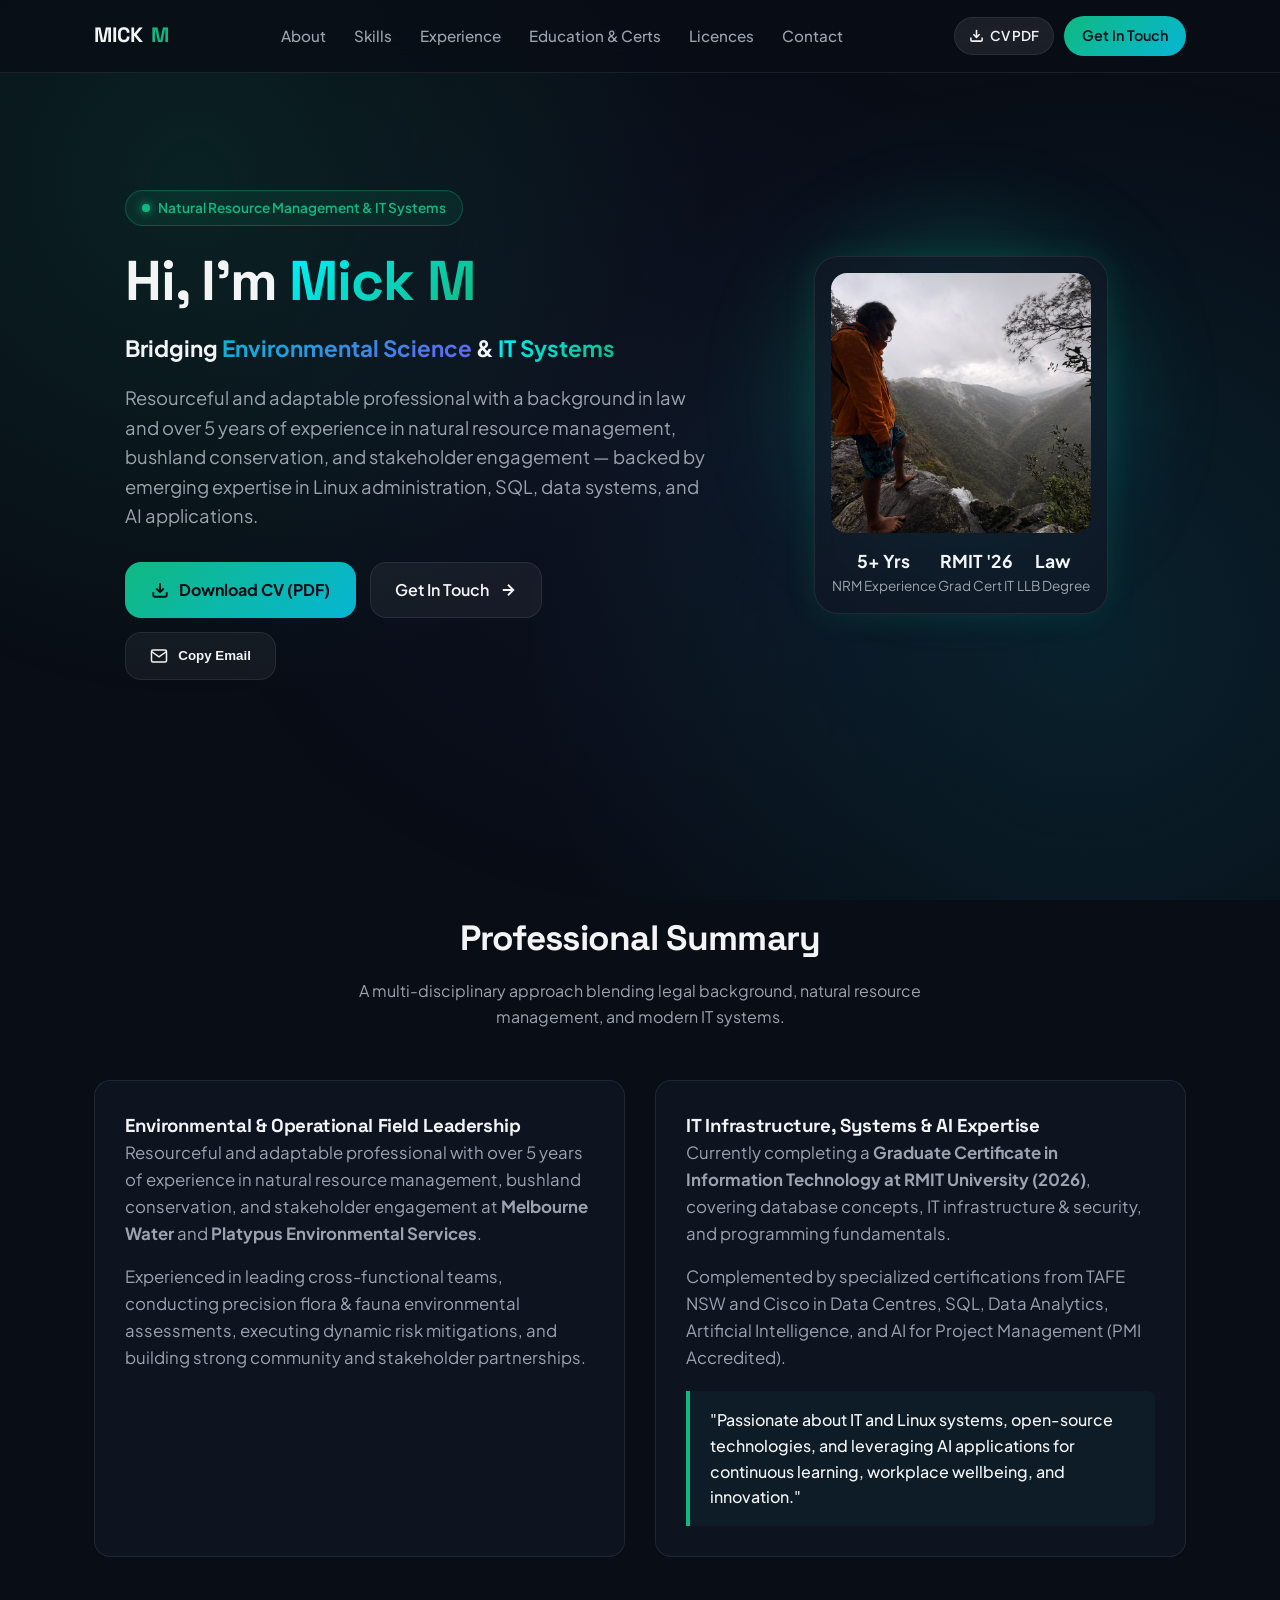
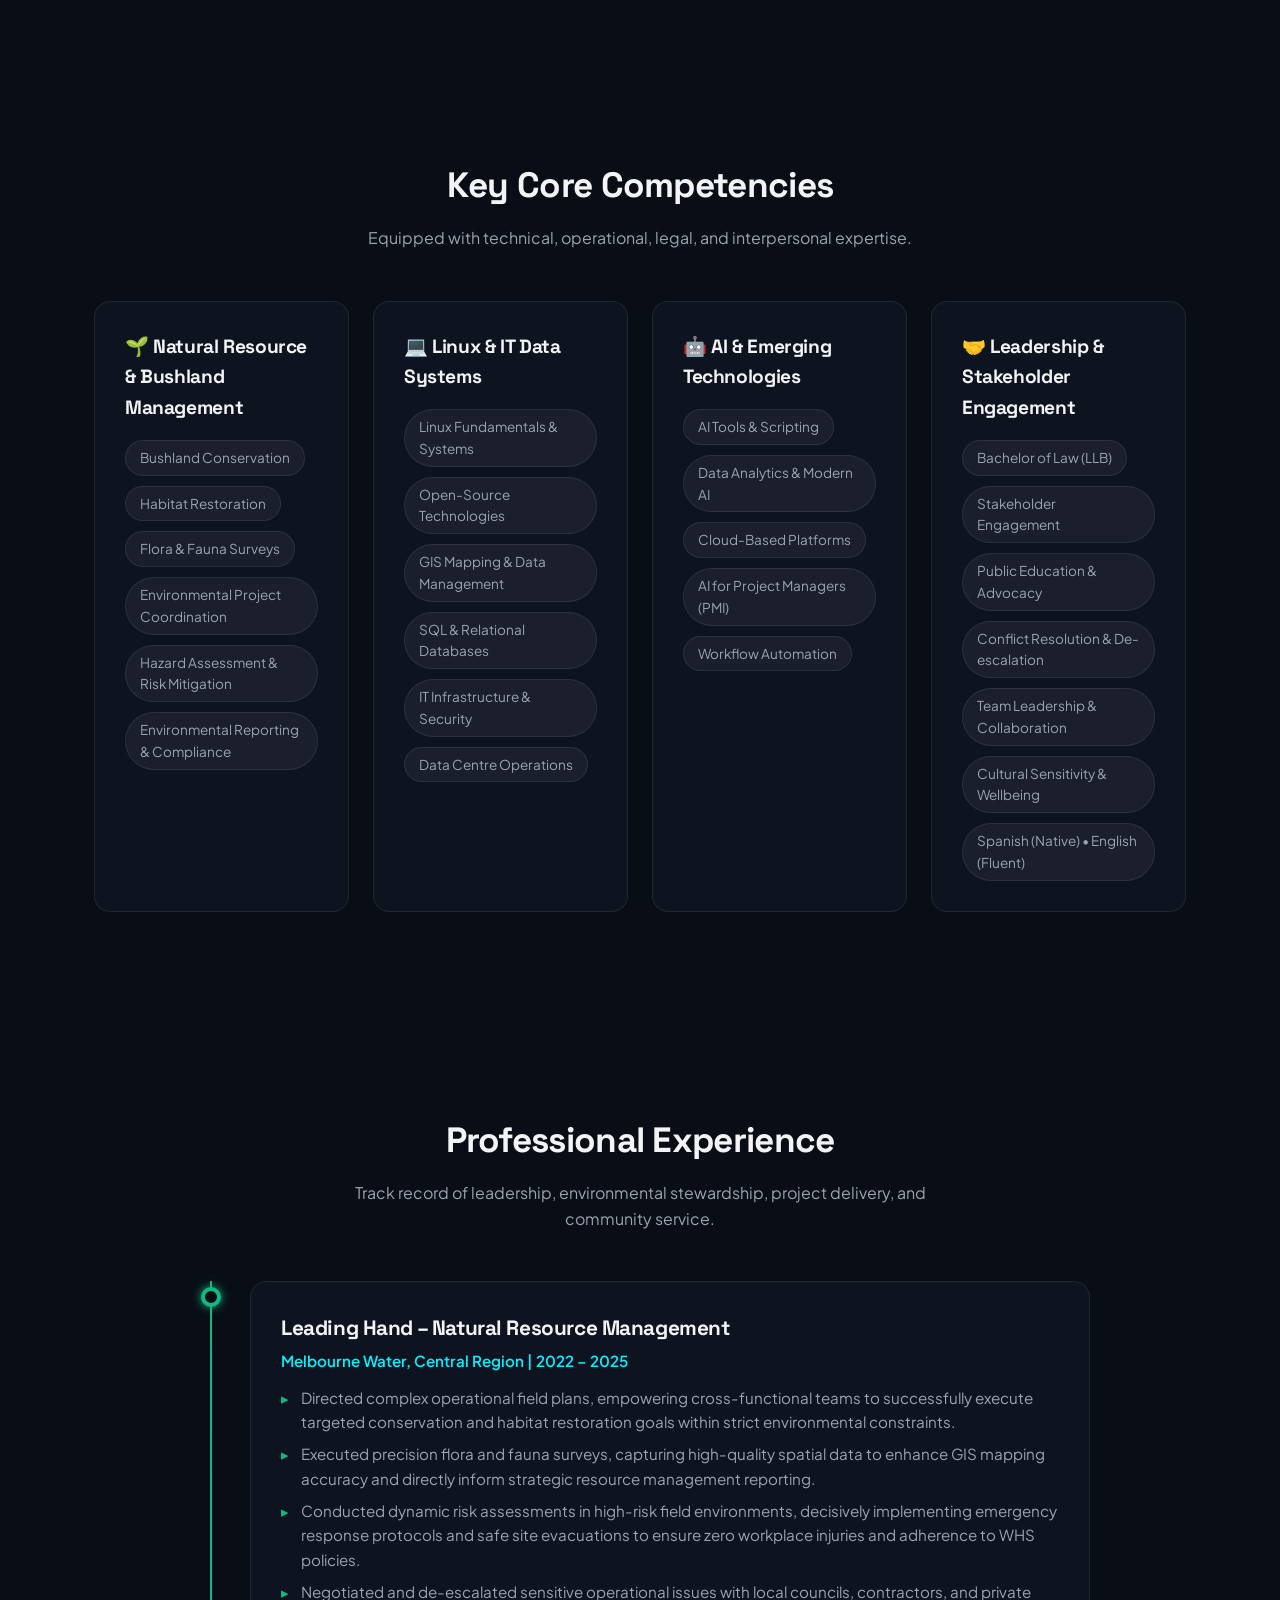
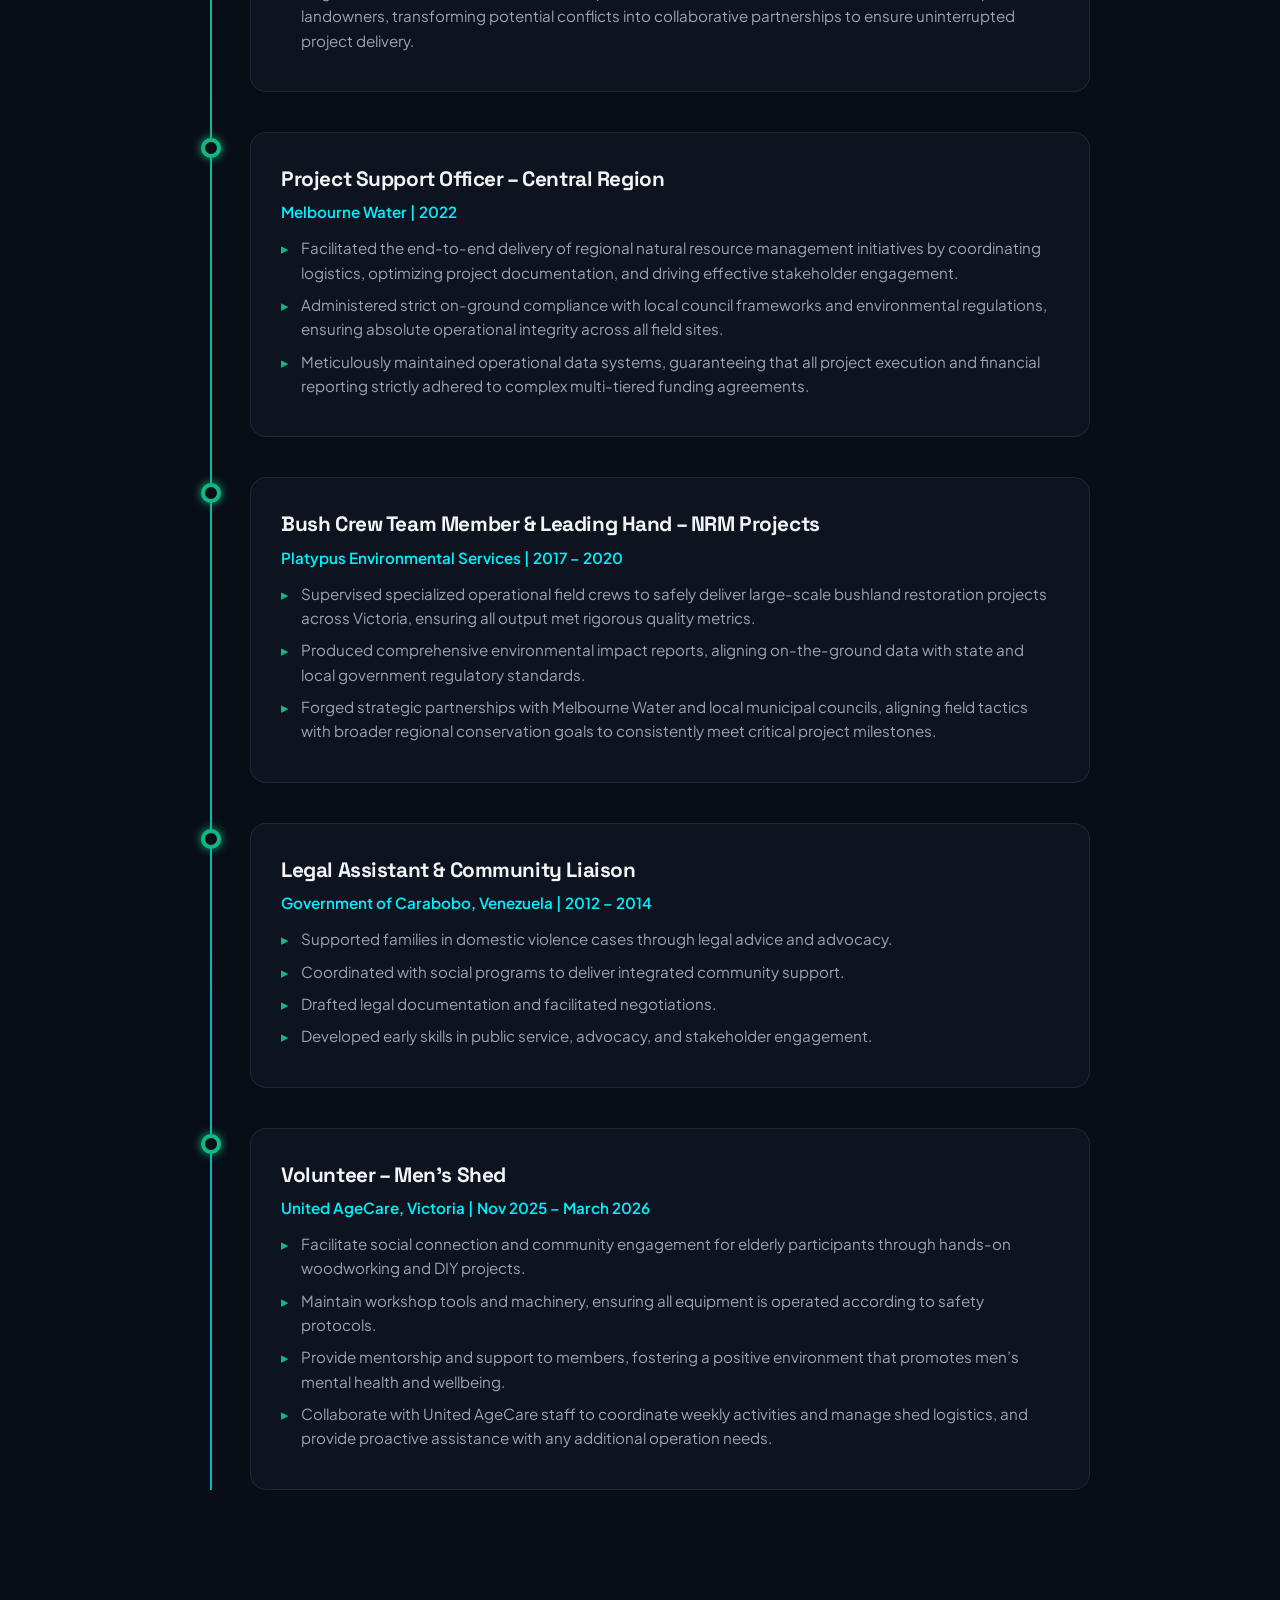
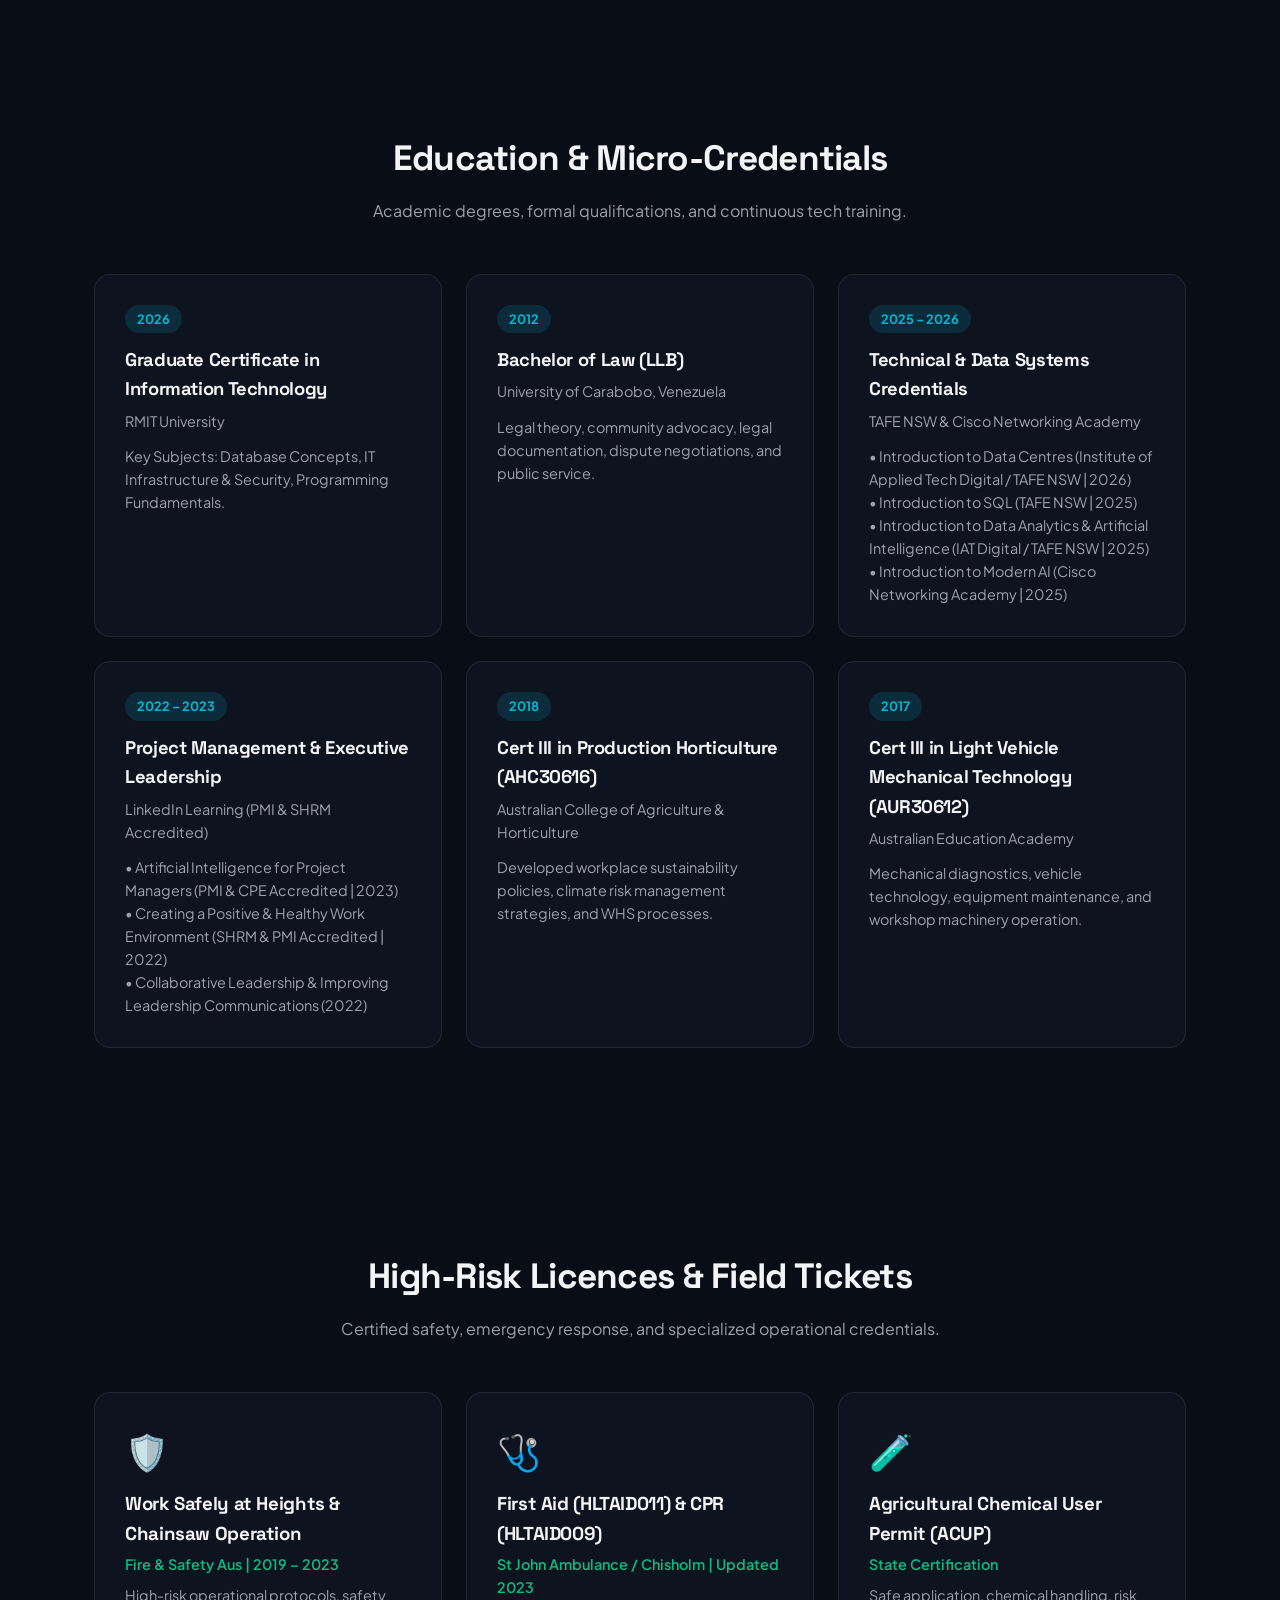
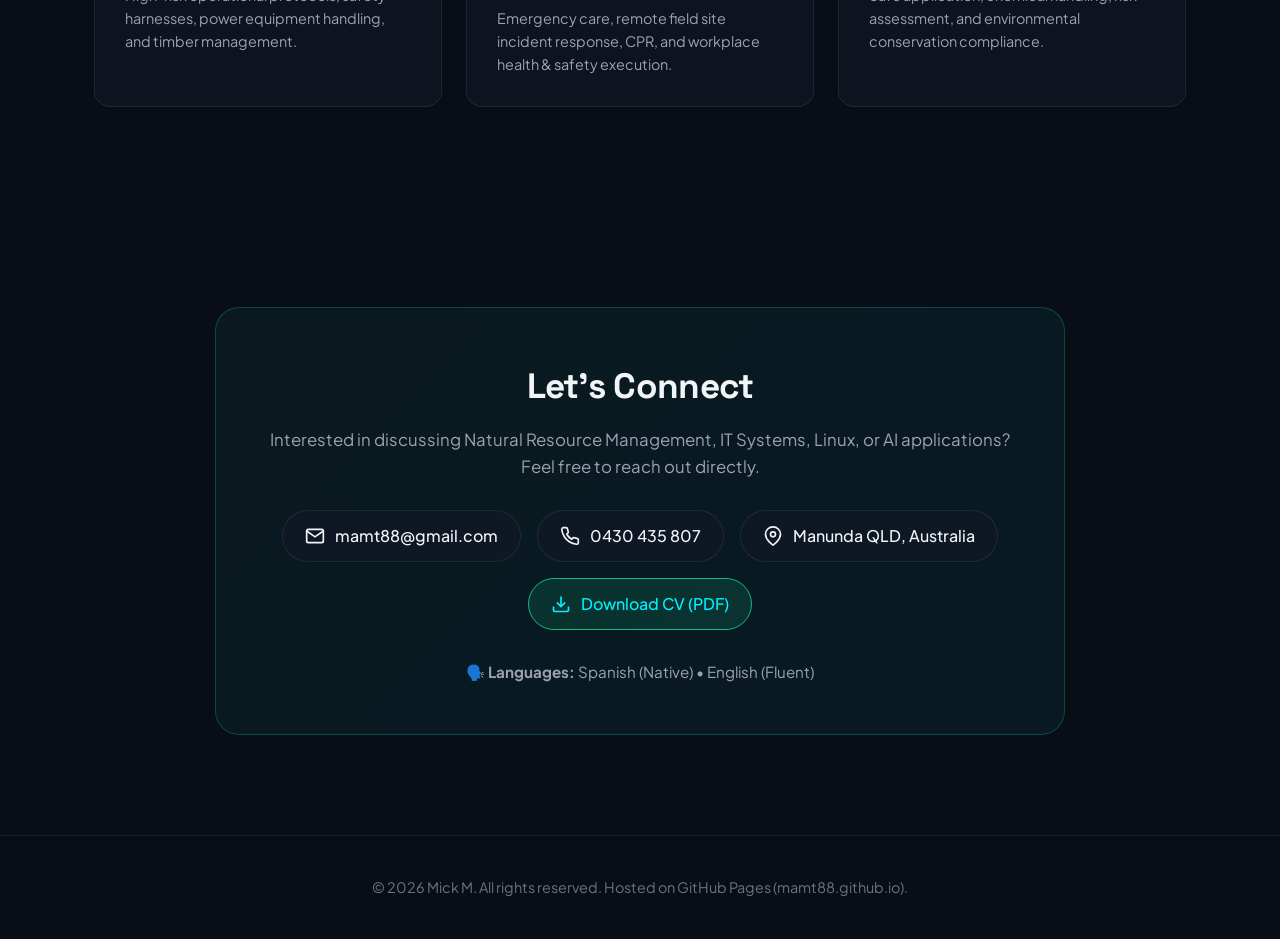
==== commit 5d83172a: "Update site name to Mick M for privacy and remove references line" ====
--- a/index.html
+++ b/index.html
@@ -3,9 +3,9 @@
 <head>
   <meta charset="UTF-8">
   <meta name="viewport" content="width=device-width, initial-scale=1.0">
-  <title>Miguel Melendez | Natural Resource Management & IT Systems Specialist</title>
-  <meta name="description" content="Personal Portfolio & Professional Profile of Miguel Melendez - Specialist in Natural Resource Management, IT Systems, Linux Administration, and AI Applications.">
-  <meta name="keywords" content="Miguel Melendez, Mick Melendez, NRM, Environmental Management, IT Systems, Linux, RMIT, Melbourne Water, Data Analytics, GIS, Manunda QLD">
+  <title>Mick M | Natural Resource Management & IT Systems Specialist</title>
+  <meta name="description" content="Personal Portfolio & Professional Profile of Mick M - Specialist in Natural Resource Management, IT Systems, Linux Administration, and AI Applications.">
+  <meta name="keywords" content="Mick M, NRM, Environmental Management, IT Systems, Linux, RMIT, Melbourne Water, Data Analytics, GIS, Manunda QLD">
   <link rel="stylesheet" href="style.css">
   <link rel="icon" href="data:image/svg+xml,<svg xmlns=%22http://www.w3.org/2000/svg%22 viewBox=%220 0 100 100%22><text y=%22.9em%22 font-size=%2290%22>🌱</text></svg>">
 </head>
@@ -18,7 +18,7 @@
   <nav class="navbar">
     <div class="container nav-container">
       <a href="#" class="nav-logo">
-        MIGUEL <span>MELENDEZ</span>
+        MICK <span>M</span>
       </a>
       <ul class="nav-links">
         <li><a href="#about">About</a></li>
@@ -29,7 +29,7 @@
         <li><a href="#contact">Contact</a></li>
       </ul>
       <div style="display: flex; gap: 10px; align-items: center;">
-        <a href="Miguel_Melendez_CV.pdf" target="_blank" class="nav-btn-secondary">
+        <a href="Mick_M_CV.pdf" target="_blank" class="nav-btn-secondary">
           <svg width="15" height="15" viewBox="0 0 24 24" fill="none" stroke="currentColor" stroke-width="2.5"><path d="M21 15v4a2 2 0 0 1-2 2H5a2 2 0 0 1-2-2v-4"/><polyline points="7 10 12 15 17 10"/><line x1="12" y1="15" x2="12" y2="3"/></svg>
           CV PDF
         </a>
@@ -47,7 +47,7 @@
           Natural Resource Management & IT Systems
         </div>
         <h1 class="hero-title">
-          Hi, I'm <span class="gradient-text">Miguel Melendez</span>
+          Hi, I'm <span class="gradient-text">Mick M</span>
         </h1>
         <p style="font-size: 1.4rem; font-weight: 700; color: var(--text-main); margin-bottom: 16px;">
           Bridging <span class="gradient-text-alt">Environmental Science</span> & <span class="gradient-text">IT Systems</span>
@@ -56,7 +56,7 @@
           Resourceful and adaptable professional with a background in law and over 5 years of experience in natural resource management, bushland conservation, and stakeholder engagement — backed by emerging expertise in Linux administration, SQL, data systems, and AI applications.
         </p>
         <div class="hero-actions">
-          <a href="Miguel_Melendez_CV.pdf" target="_blank" class="btn-primary">
+          <a href="Mick_M_CV.pdf" target="_blank" class="btn-primary">
             <svg width="18" height="18" viewBox="0 0 24 24" fill="none" stroke="currentColor" stroke-width="2.5"><path d="M21 15v4a2 2 0 0 1-2 2H5a2 2 0 0 1-2-2v-4"/><polyline points="7 10 12 15 17 10"/><line x1="12" y1="15" x2="12" y2="3"/></svg>
             Download CV (PDF)
           </a>
@@ -74,7 +74,7 @@
       <div class="hero-avatar-wrapper">
         <div class="avatar-glow"></div>
         <div class="avatar-card">
-          <img src="avatar.jpg" alt="Miguel Melendez Profile Photo" class="avatar-img">
+          <img src="avatar.jpg" alt="Mick M Profile Photo" class="avatar-img">
           <div class="avatar-meta">
             <div>
               <strong>5+ Yrs</strong>
@@ -421,7 +421,7 @@
             <span>Manunda QLD, Australia</span>
           </div>
 
-          <a href="Miguel_Melendez_CV.pdf" target="_blank" class="contact-item highlight-contact">
+          <a href="Mick_M_CV.pdf" target="_blank" class="contact-item highlight-contact">
             <svg width="20" height="20" viewBox="0 0 24 24" fill="none" stroke="currentColor" stroke-width="2"><path d="M21 15v4a2 2 0 0 1-2 2H5a2 2 0 0 1-2-2v-4"/><polyline points="7 10 12 15 17 10"/><line x1="12" y1="15" x2="12" y2="3"/></svg>
             <span>Download CV (PDF)</span>
           </a>
@@ -429,7 +429,6 @@
 
         <div style="display: flex; flex-direction: column; align-items: center; gap: 10px; font-size: 0.95rem; color: var(--text-muted); margin-top: 20px;">
           <span>🗣️ <strong>Languages:</strong> Spanish (Native) • English (Fluent)</span>
-          <span>📄 <strong>References:</strong> Available upon request</span>
         </div>
       </div>
     </div>
@@ -438,7 +437,7 @@
   <!-- Footer -->
   <footer>
     <div class="container">
-      <p>© 2026 Miguel Melendez. All rights reserved. Hosted on GitHub Pages (mamt88.github.io).</p>
+      <p>© 2026 Mick M. All rights reserved. Hosted on GitHub Pages (mamt88.github.io).</p>
     </div>
   </footer>
 
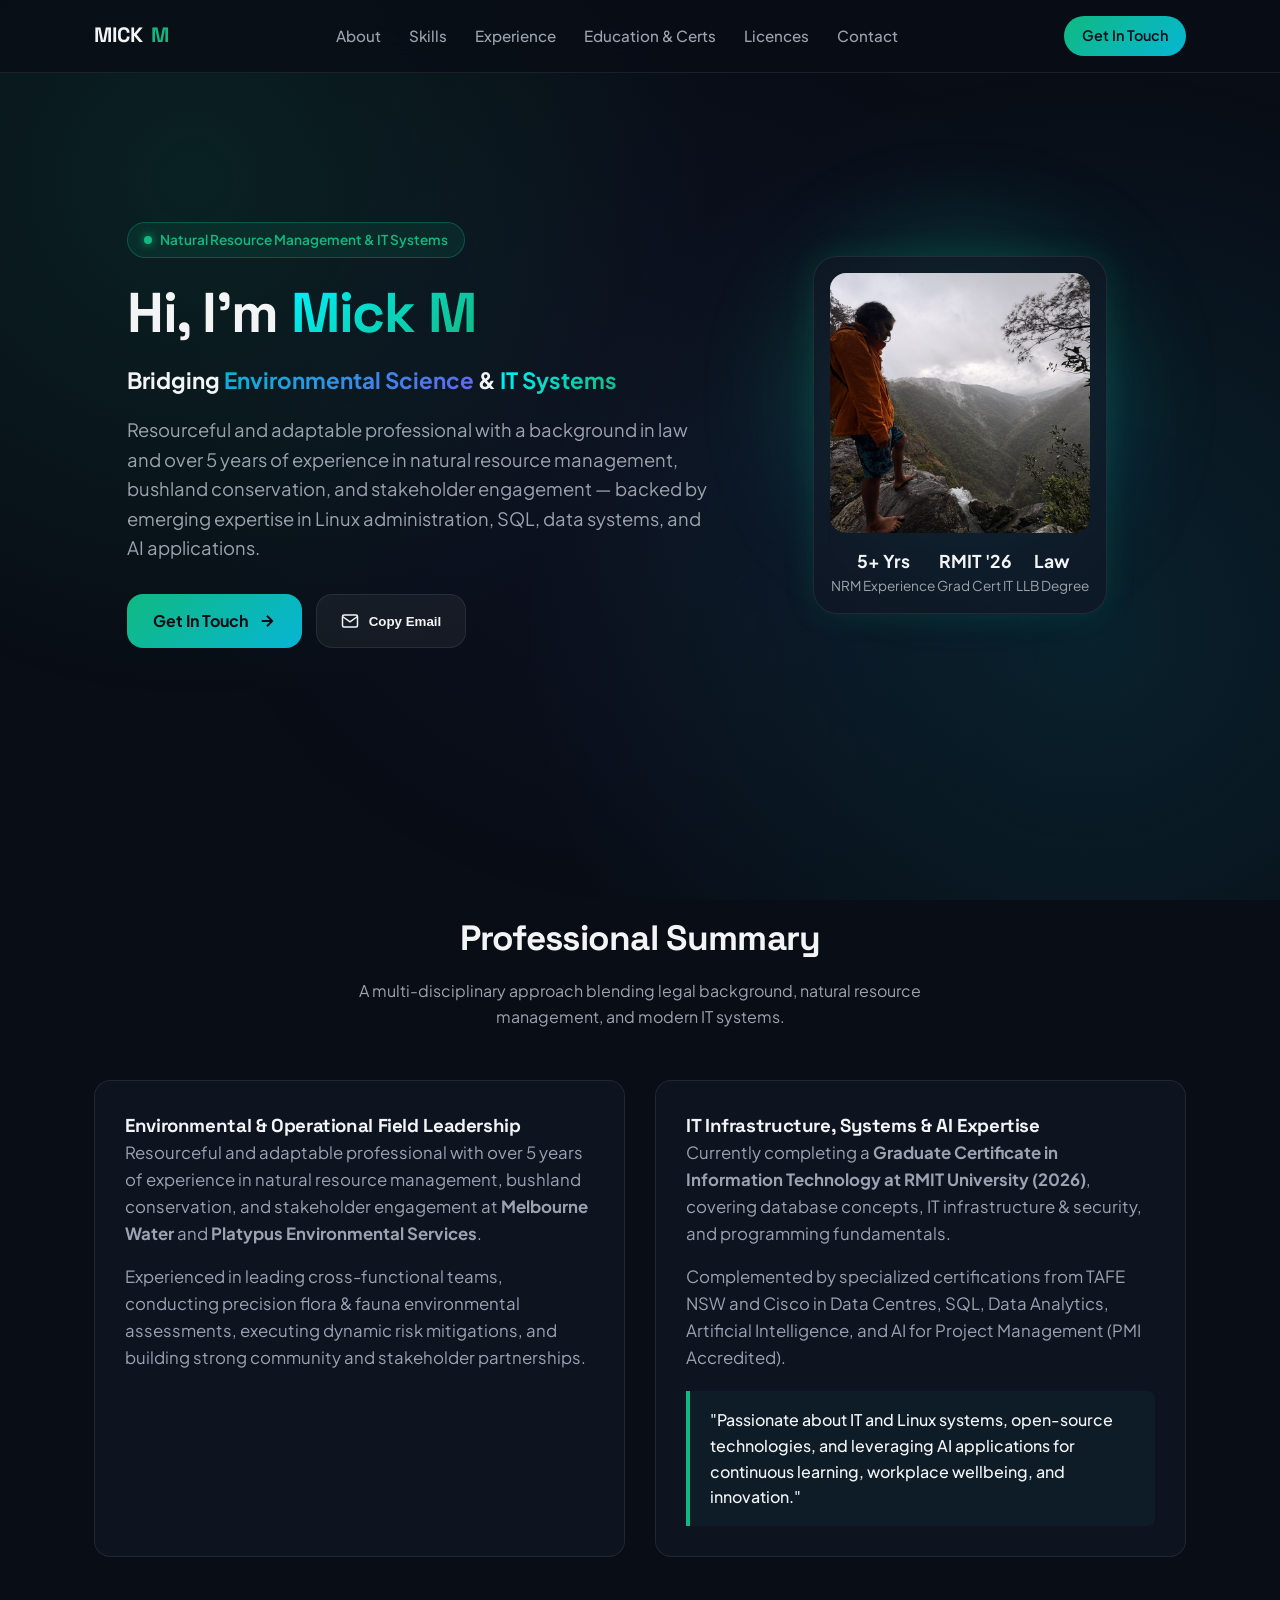
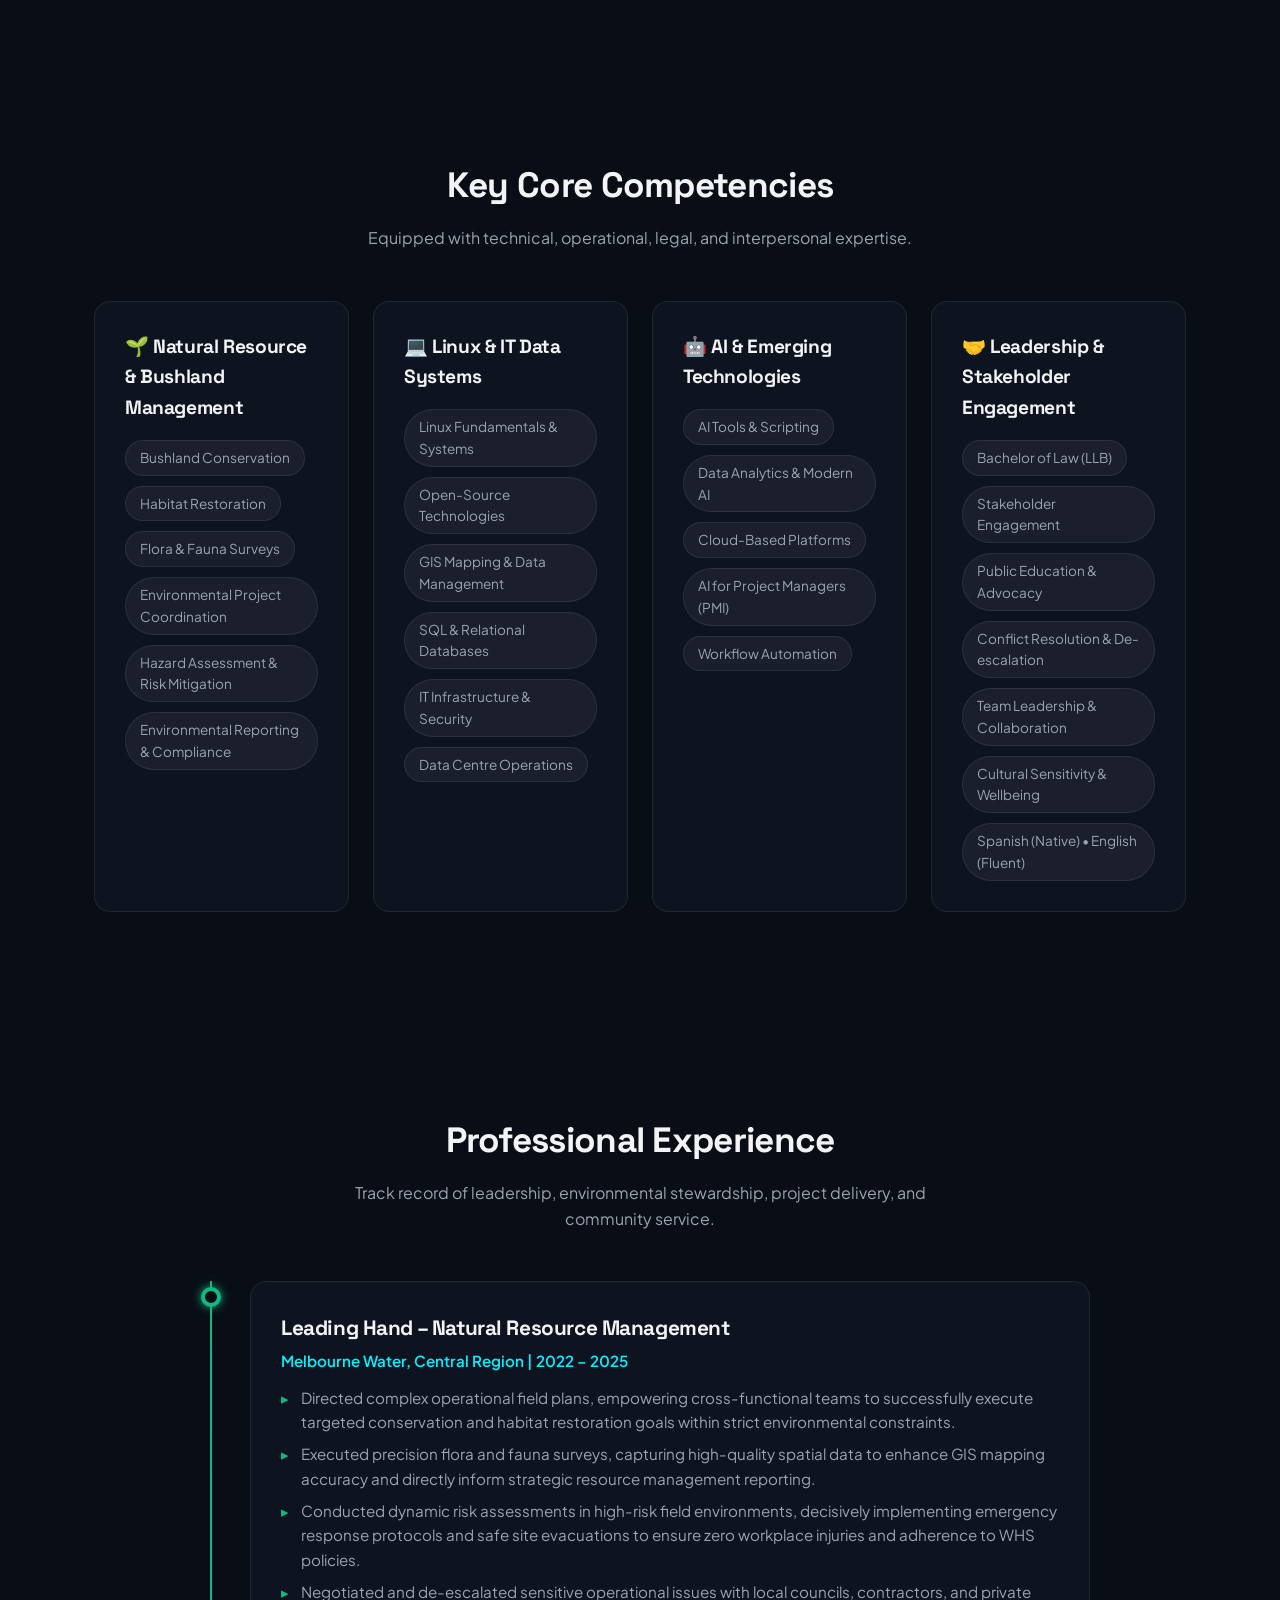
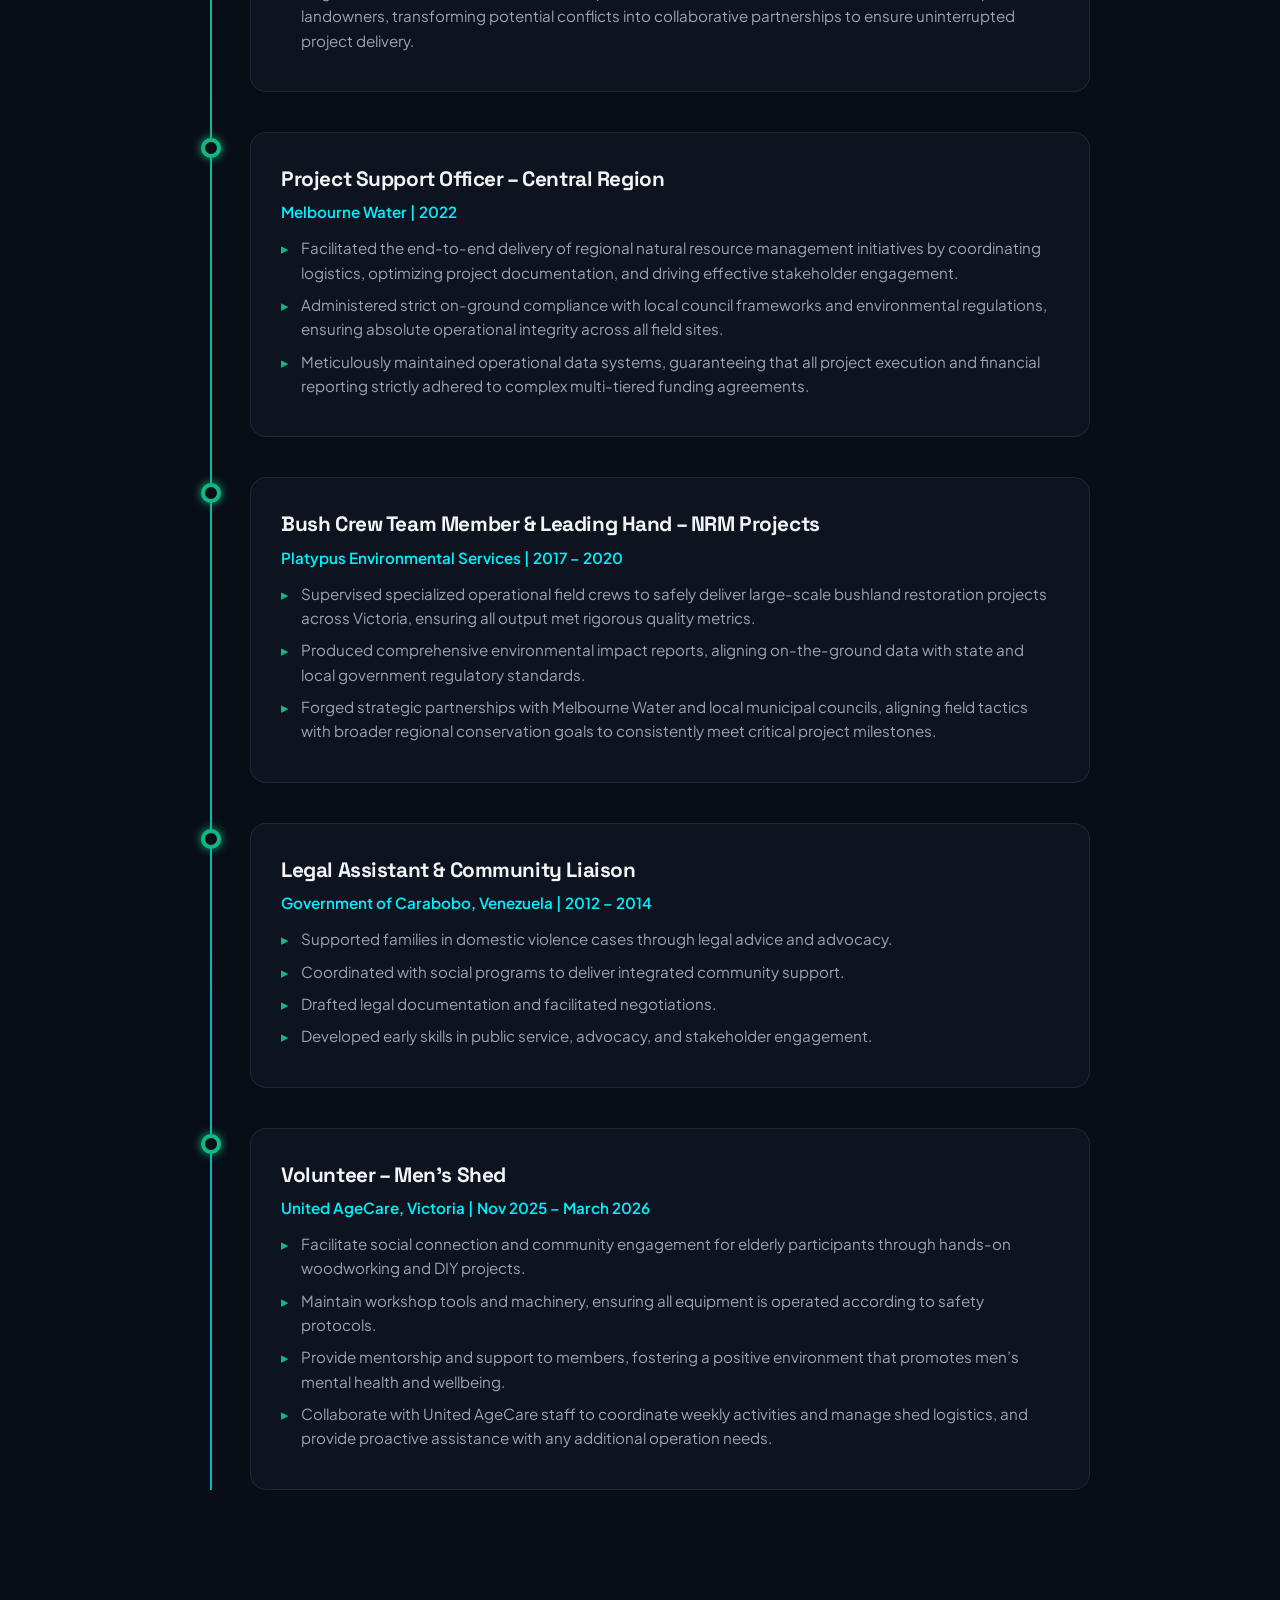
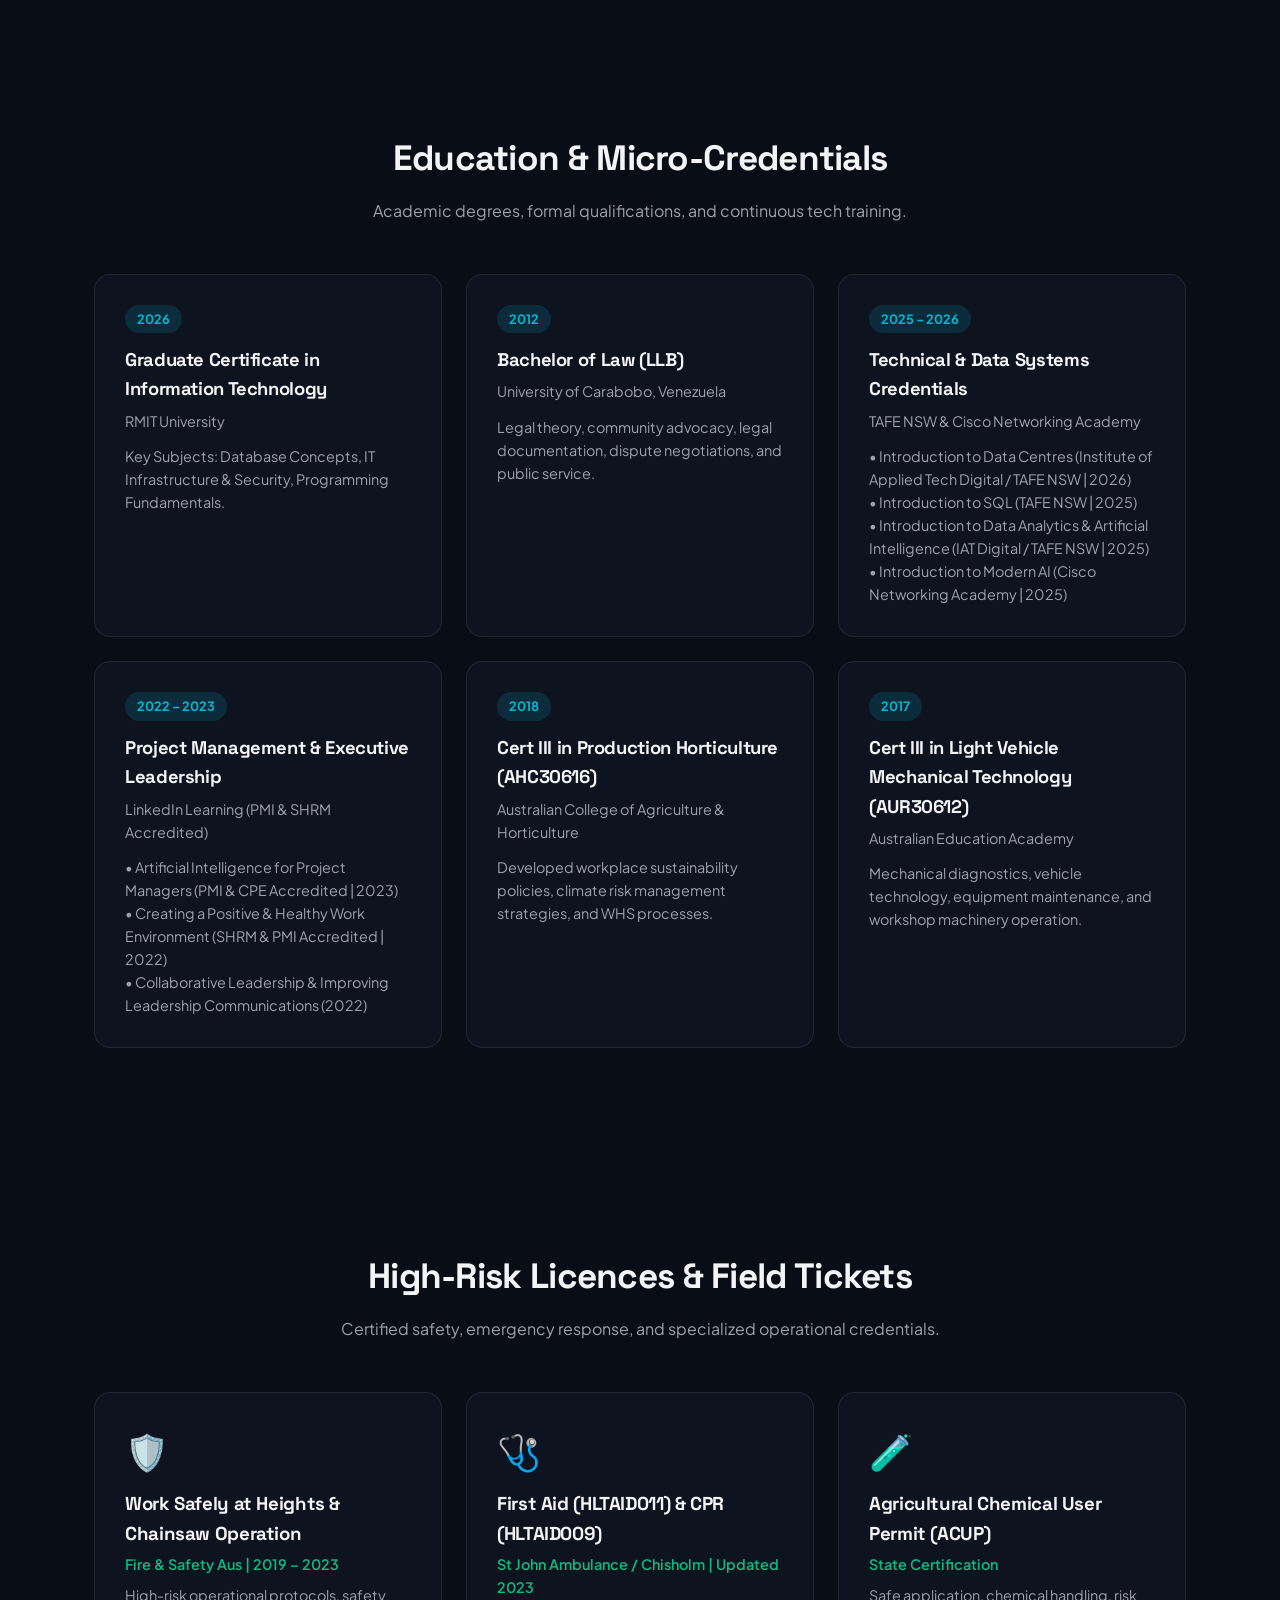
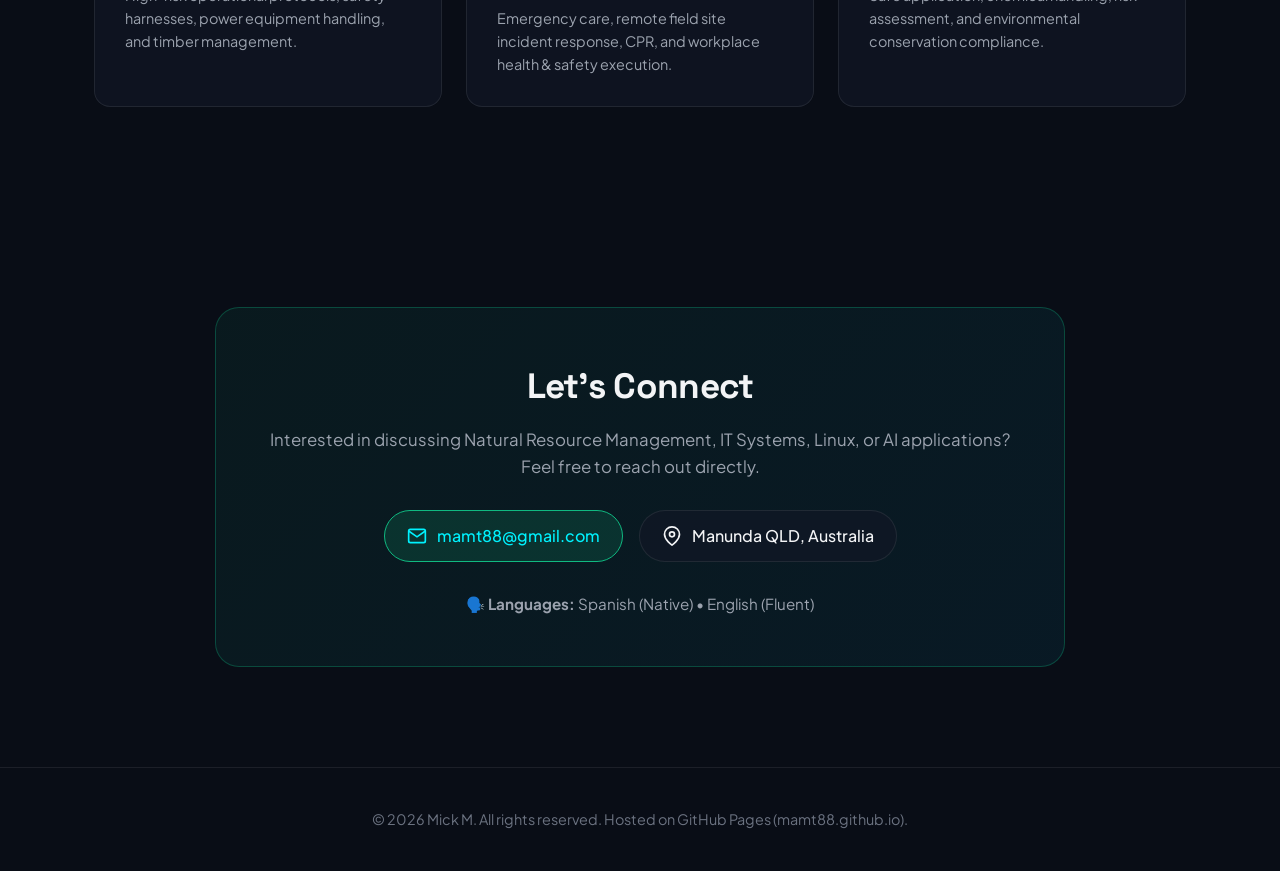
==== commit cd76dc5a: "Enhance privacy: remove CV PDF download and phone number" ====
--- a/index.html
+++ b/index.html
@@ -28,13 +28,7 @@
         <li><a href="#tickets">Licences</a></li>
         <li><a href="#contact">Contact</a></li>
       </ul>
-      <div style="display: flex; gap: 10px; align-items: center;">
-        <a href="Mick_M_CV.pdf" target="_blank" class="nav-btn-secondary">
-          <svg width="15" height="15" viewBox="0 0 24 24" fill="none" stroke="currentColor" stroke-width="2.5"><path d="M21 15v4a2 2 0 0 1-2 2H5a2 2 0 0 1-2-2v-4"/><polyline points="7 10 12 15 17 10"/><line x1="12" y1="15" x2="12" y2="3"/></svg>
-          CV PDF
-        </a>
-        <a href="#contact" class="nav-btn">Get In Touch</a>
-      </div>
+      <a href="mailto:mamt88@gmail.com" class="nav-btn">Get In Touch</a>
     </div>
   </nav>
 
@@ -56,11 +50,7 @@
           Resourceful and adaptable professional with a background in law and over 5 years of experience in natural resource management, bushland conservation, and stakeholder engagement — backed by emerging expertise in Linux administration, SQL, data systems, and AI applications.
         </p>
         <div class="hero-actions">
-          <a href="Mick_M_CV.pdf" target="_blank" class="btn-primary">
-            <svg width="18" height="18" viewBox="0 0 24 24" fill="none" stroke="currentColor" stroke-width="2.5"><path d="M21 15v4a2 2 0 0 1-2 2H5a2 2 0 0 1-2-2v-4"/><polyline points="7 10 12 15 17 10"/><line x1="12" y1="15" x2="12" y2="3"/></svg>
-            Download CV (PDF)
-          </a>
-          <a href="#contact" class="btn-secondary">
+          <a href="mailto:mamt88@gmail.com" class="btn-primary">
             Get In Touch
             <svg width="18" height="18" viewBox="0 0 24 24" fill="none" stroke="currentColor" stroke-width="2.5"><path d="M5 12h14M12 5l7 7-7 7"/></svg>
           </a>
@@ -406,28 +396,18 @@
         </p>
 
         <div class="contact-info">
-          <a href="mailto:mamt88@gmail.com" class="contact-item">
+          <a href="mailto:mamt88@gmail.com" class="contact-item highlight-contact">
             <svg width="20" height="20" viewBox="0 0 24 24" fill="none" stroke="currentColor" stroke-width="2"><path d="M4 4h16c1.1 0 2 .9 2 2v12c0 1.1-.9 2-2 2H4c-1.1 0-2-.9-2-2V6c0-1.1.9-2 2-2z"/><polyline points="22,6 12,13 2,6"/></svg>
             <span>mamt88@gmail.com</span>
           </a>
 
-          <a href="tel:0430435807" class="contact-item">
-            <svg width="20" height="20" viewBox="0 0 24 24" fill="none" stroke="currentColor" stroke-width="2"><path d="M22 16.92v3a2 2 0 0 1-2.18 2 19.79 19.79 0 0 1-8.63-3.07 19.5 19.5 0 0 1-6-6 19.79 19.79 0 0 1-3.07-8.67A2 2 0 0 1 4.11 2h3a2 2 0 0 1 2 1.72 12.84 12.84 0 0 0 .7 2.81 2 2 0 0 1-.45 2.11L8.09 9.91a16 16 0 0 0 6 6l1.27-1.27a2 2 0 0 1 2.11-.45 12.84 12.84 0 0 0 2.81.7A2 2 0 0 1 22 16.92z"/></svg>
-            <span>0430 435 807</span>
-          </a>
-
           <div class="contact-item" style="cursor: default;">
             <svg width="20" height="20" viewBox="0 0 24 24" fill="none" stroke="currentColor" stroke-width="2"><path d="M21 10c0 7-9 13-9 13s-9-6-9-13a9 9 0 0 1 18 0z"/><circle cx="12" cy="10" r="3"/></svg>
             <span>Manunda QLD, Australia</span>
           </div>
-
-          <a href="Mick_M_CV.pdf" target="_blank" class="contact-item highlight-contact">
-            <svg width="20" height="20" viewBox="0 0 24 24" fill="none" stroke="currentColor" stroke-width="2"><path d="M21 15v4a2 2 0 0 1-2 2H5a2 2 0 0 1-2-2v-4"/><polyline points="7 10 12 15 17 10"/><line x1="12" y1="15" x2="12" y2="3"/></svg>
-            <span>Download CV (PDF)</span>
-          </a>
-        </div>
-
-        <div style="display: flex; flex-direction: column; align-items: center; gap: 10px; font-size: 0.95rem; color: var(--text-muted); margin-top: 20px;">
+        </div>
+
+        <div style="display: flex; justify-content: center; font-size: 0.95rem; color: var(--text-muted); margin-top: 15px;">
           <span>🗣️ <strong>Languages:</strong> Spanish (Native) • English (Fluent)</span>
         </div>
       </div>
